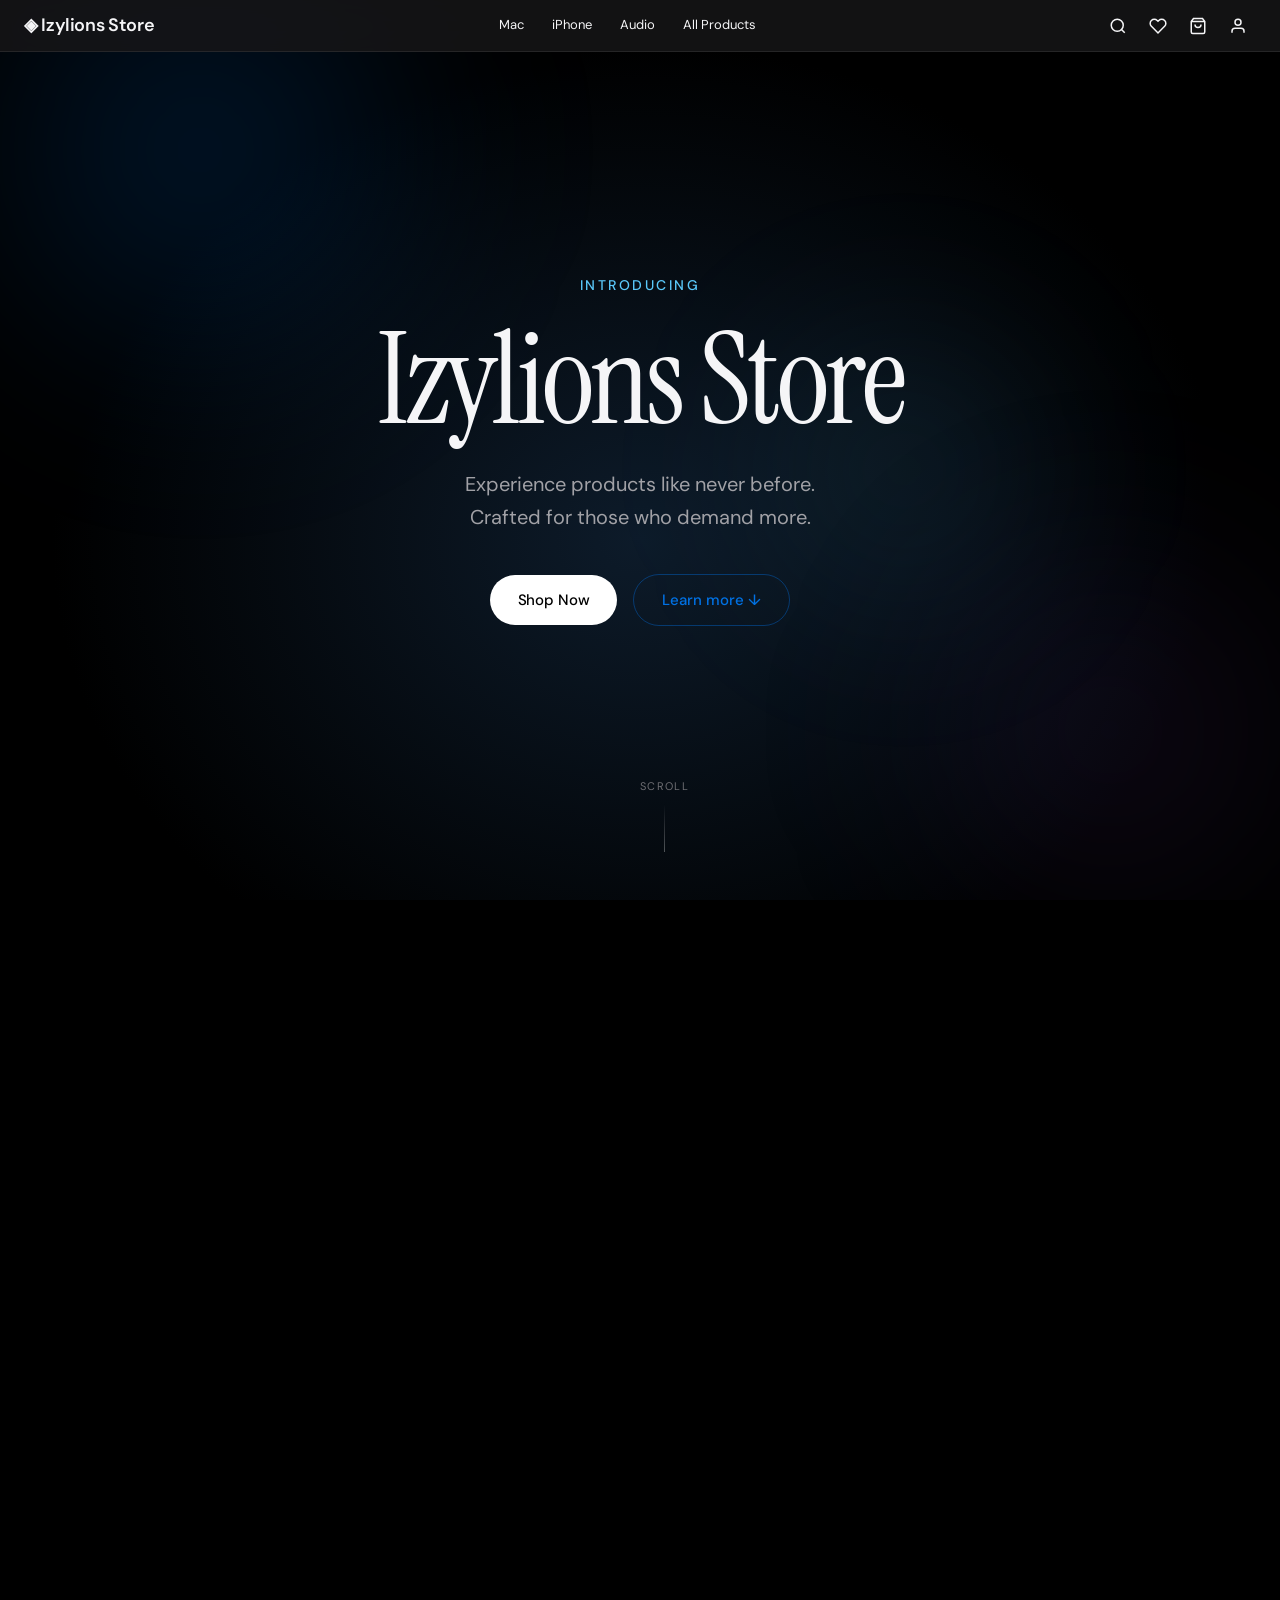
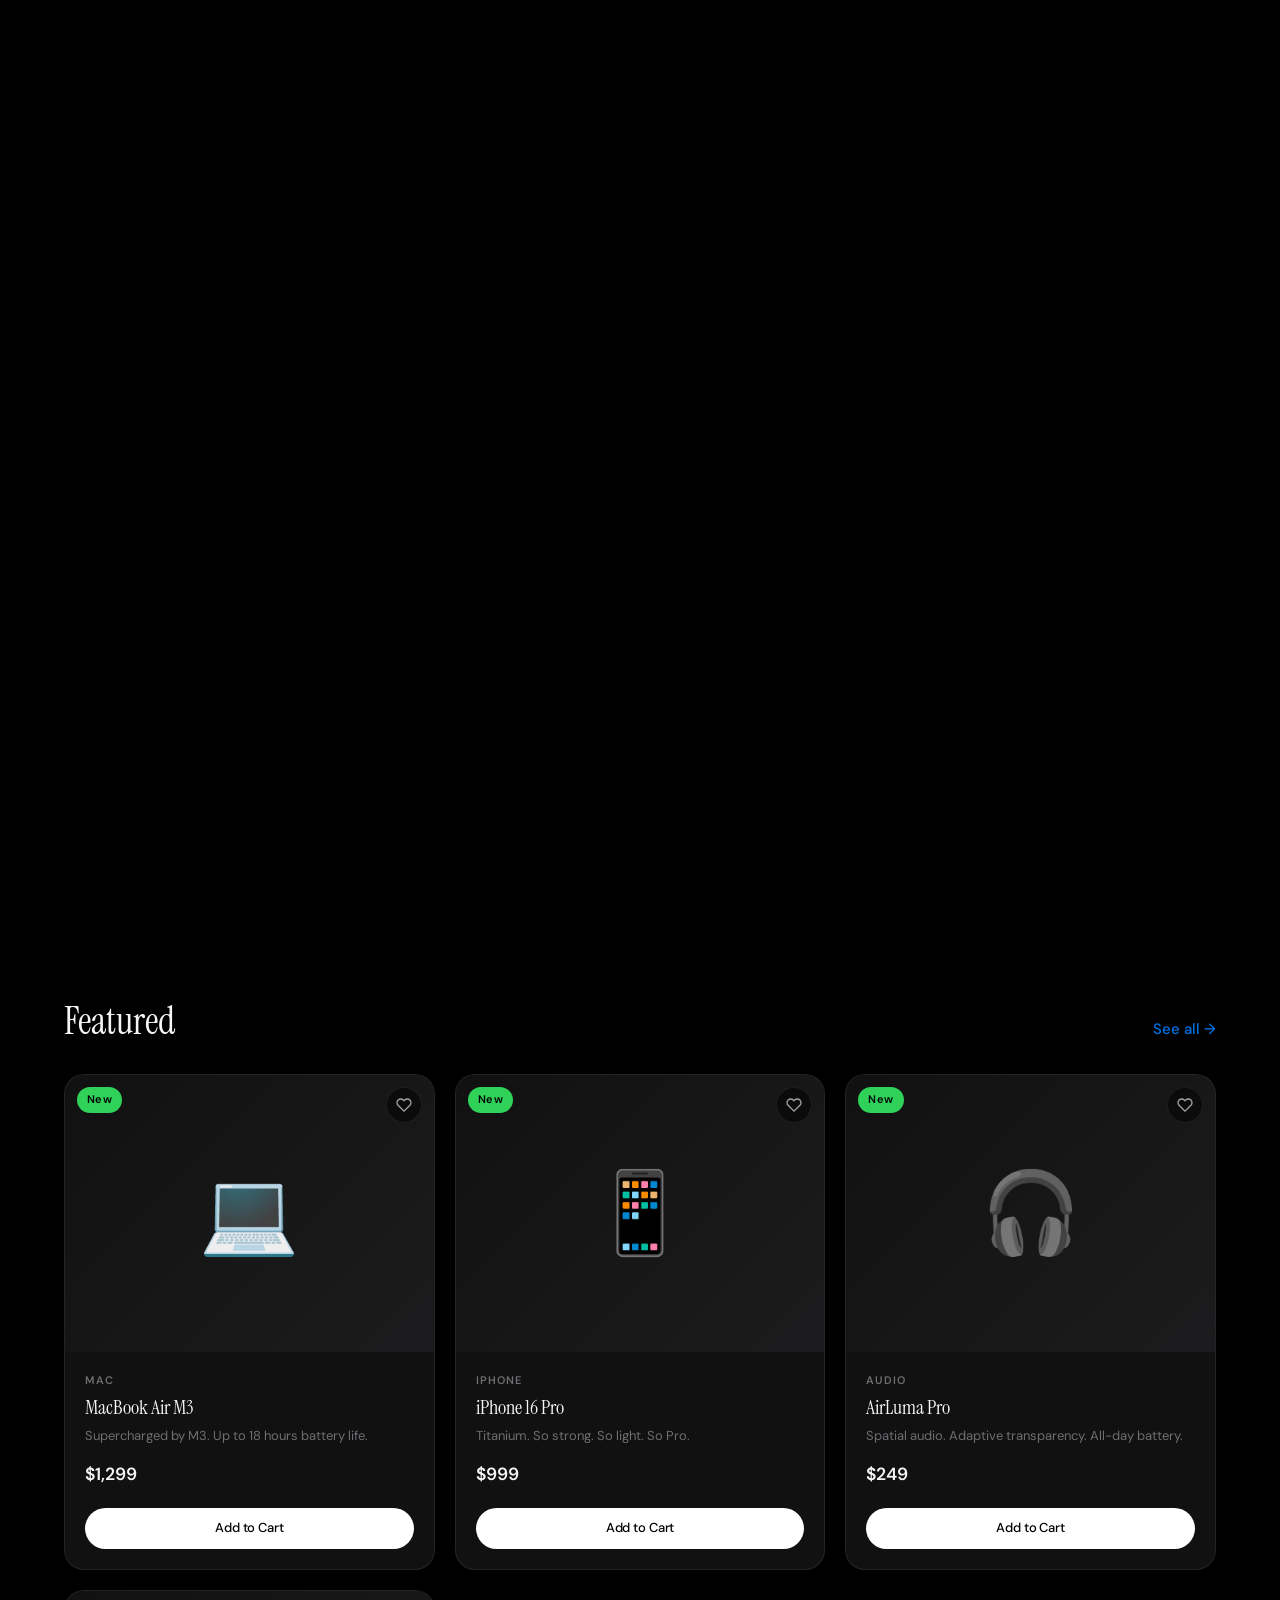
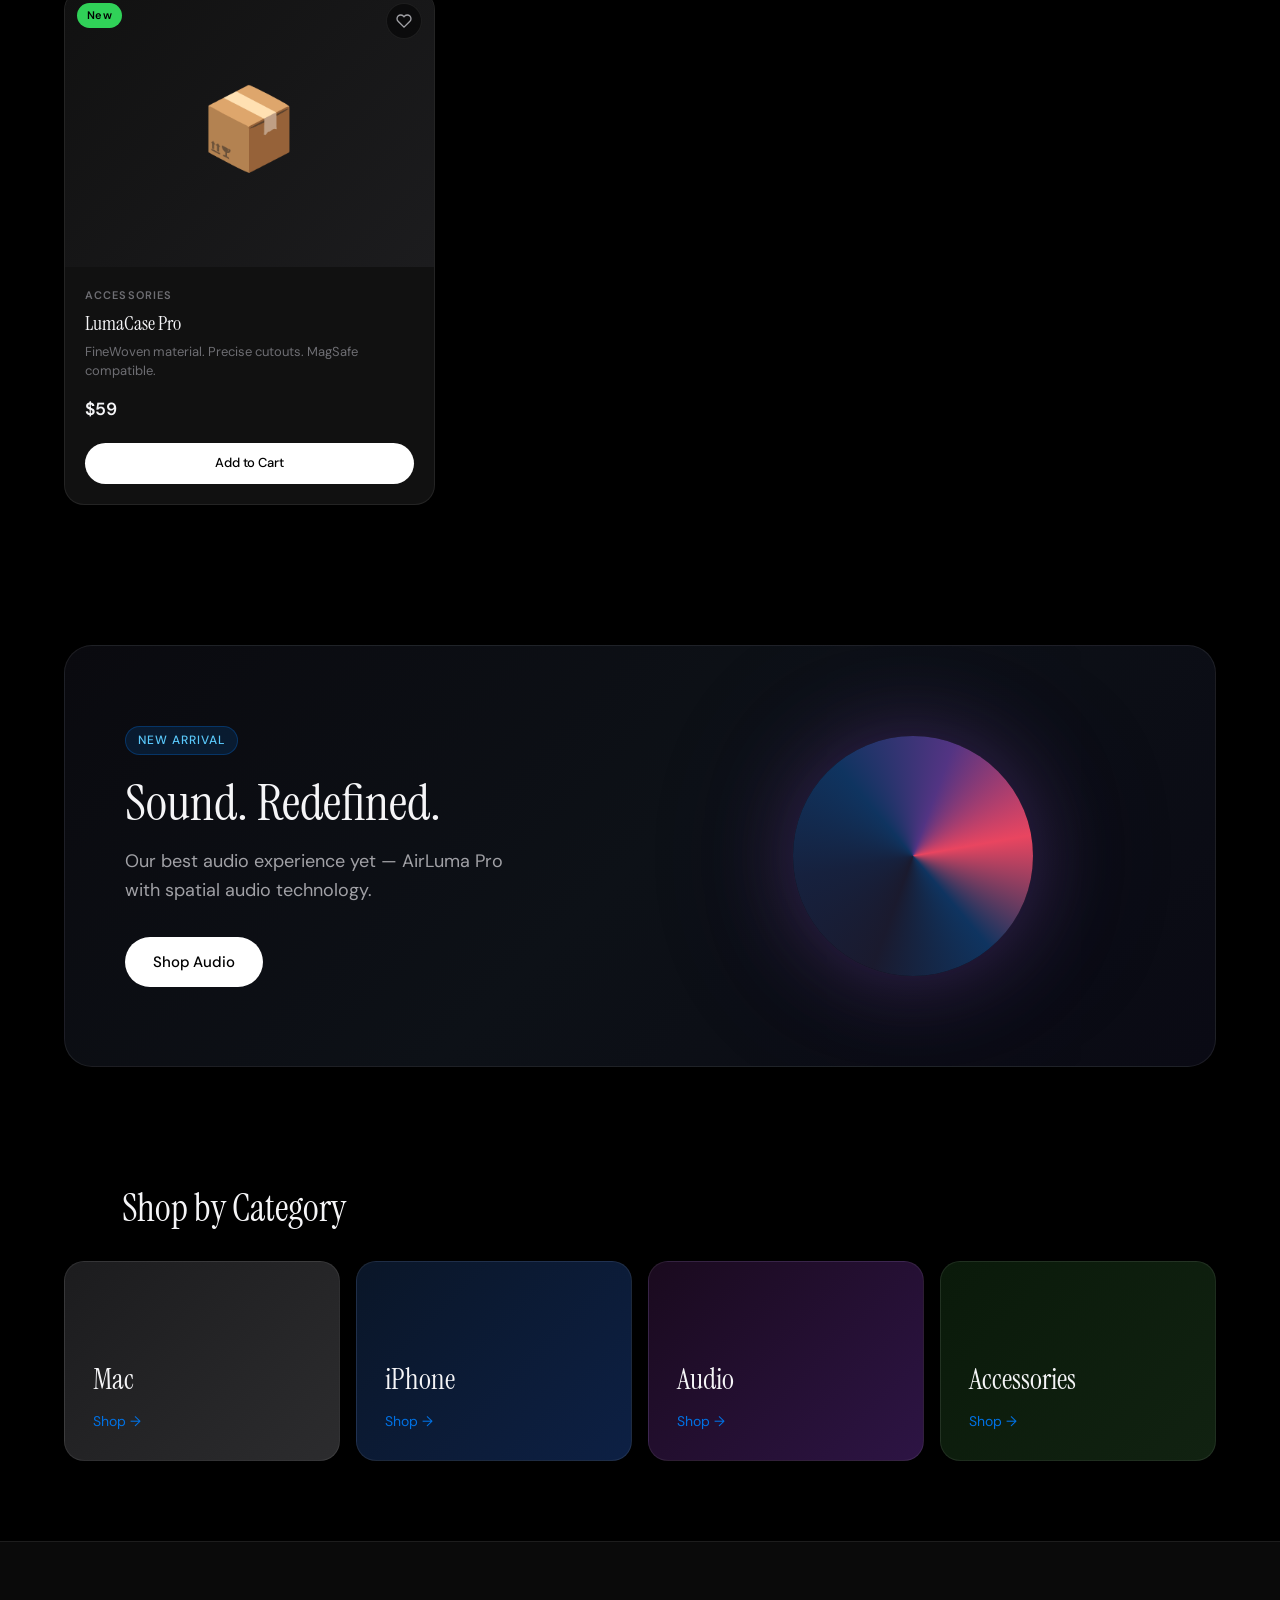
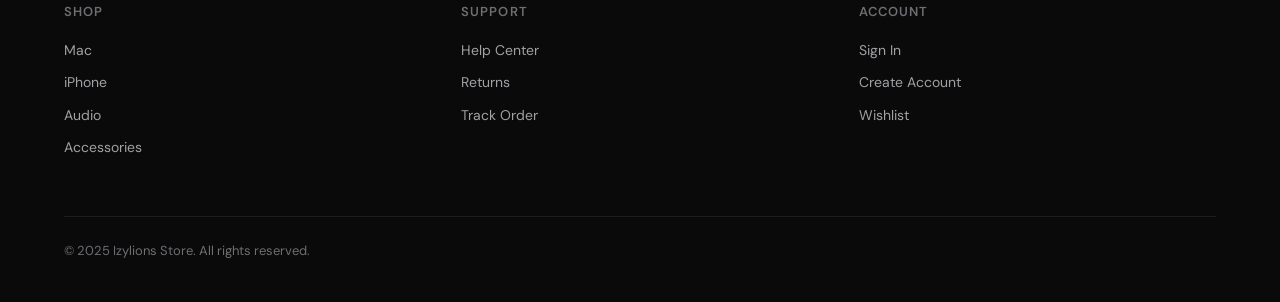
==== index.html @ 028ba14a "Change title" ====
<!DOCTYPE html>
<html lang="en">
<head>
  <meta charset="UTF-8" />
  <meta name="viewport" content="width=device-width, initial-scale=1.0"/>
  <title>Izylions Store</title>
  <link rel="stylesheet" href="css/base.css" />
  <link rel="stylesheet" href="css/navbar.css" />
  <link rel="stylesheet" href="css/hero.css" />
  <link rel="stylesheet" href="css/products.css" />
  <link rel="stylesheet" href="css/cart.css" />
  <link rel="stylesheet" href="css/auth.css" />
  <link rel="preconnect" href="https://fonts.googleapis.com">
  <link href="https://fonts.googleapis.com/css2?family=SF+Pro+Display:wght@300;400;600;700&family=Mona+Sans:wght@300;400;500;600&display=swap" rel="stylesheet">
  <link href="https://fonts.googleapis.com/css2?family=Instrument+Serif:ital@0;1&family=DM+Sans:wght@300;400;500&display=swap" rel="stylesheet">
</head>
<body>

  <!-- ===== NAVBAR (feature/navbar) ===== -->
  <nav class="navbar" id="navbar">
    <div class="nav-logo">
      <a href="index.html">◈ Izylions Store</a>
    </div>
    <ul class="nav-links">
      <li class="has-dropdown">
        <a href="#">Mac</a>
        <div class="dropdown">
          <div class="dropdown-col">
            <h4>Explore Mac</h4>
            <a href="pages/products.html?cat=macbook-air">MacBook Air</a>
            <a href="pages/products.html?cat=macbook-pro">MacBook Pro</a>
            <a href="pages/products.html?cat=imac">iMac</a>
            <a href="pages/products.html?cat=mac-mini">Mac Mini</a>
          </div>
          <div class="dropdown-col">
            <h4>Shop Mac</h4>
            <a href="pages/products.html?cat=mac">Shop Mac</a>
            <a href="pages/products.html?cat=mac-accessories">Accessories</a>
          </div>
        </div>
      </li>
      <li class="has-dropdown">
        <a href="#">iPhone</a>
        <div class="dropdown">
          <div class="dropdown-col">
            <h4>Explore iPhone</h4>
            <a href="pages/products.html?cat=iphone-16">iPhone 16</a>
            <a href="pages/products.html?cat=iphone-16-pro">iPhone 16 Pro</a>
            <a href="pages/products.html?cat=iphone-15">iPhone 15</a>
          </div>
          <div class="dropdown-col">
            <h4>Shop iPhone</h4>
            <a href="pages/products.html?cat=iphone">Shop iPhone</a>
            <a href="pages/products.html?cat=iphone-cases">Cases</a>
          </div>
        </div>
      </li>
      <li class="has-dropdown">
        <a href="#">Audio</a>
        <div class="dropdown">
          <div class="dropdown-col">
            <h4>Explore Audio</h4>
            <a href="pages/products.html?cat=airpods">AirPods</a>
            <a href="pages/products.html?cat=headphones">Headphones</a>
            <a href="pages/products.html?cat=speakers">Speakers</a>
          </div>
        </div>
      </li>
      <li><a href="pages/products.html">All Products</a></li>
    </ul>
    <div class="nav-actions">
      <button class="nav-icon-btn" id="searchBtn" title="Search">
        <svg width="18" height="18" viewBox="0 0 24 24" fill="none" stroke="currentColor" stroke-width="2"><circle cx="11" cy="11" r="8"/><path d="m21 21-4.35-4.35"/></svg>
      </button>
      <button class="nav-icon-btn" id="wishlistNavBtn" title="Wishlist">
        <svg width="18" height="18" viewBox="0 0 24 24" fill="none" stroke="currentColor" stroke-width="2"><path d="M20.84 4.61a5.5 5.5 0 0 0-7.78 0L12 5.67l-1.06-1.06a5.5 5.5 0 0 0-7.78 7.78l1.06 1.06L12 21.23l7.78-7.78 1.06-1.06a5.5 5.5 0 0 0 0-7.78z"/></svg>
      </button>
      <button class="nav-icon-btn cart-btn" id="cartBtn" title="Cart">
        <svg width="18" height="18" viewBox="0 0 24 24" fill="none" stroke="currentColor" stroke-width="2"><path d="M6 2 3 6v14a2 2 0 0 0 2 2h14a2 2 0 0 0 2-2V6l-3-4z"/><line x1="3" y1="6" x2="21" y2="6"/><path d="M16 10a4 4 0 0 1-8 0"/></svg>
        <span class="cart-badge" id="cartBadge">0</span>
      </button>
      <button class="nav-icon-btn" id="authNavBtn" title="Account">
        <svg width="18" height="18" viewBox="0 0 24 24" fill="none" stroke="currentColor" stroke-width="2"><path d="M20 21v-2a4 4 0 0 0-4-4H8a4 4 0 0 0-4 4v2"/><circle cx="12" cy="7" r="4"/></svg>
      </button>
    </div>
  </nav>

  <!-- ===== HERO SCROLL ZOOM SECTION (feature/ui-base) ===== -->
  <section class="hero-scroll-section" id="heroSection">
    <div class="hero-sticky">
      <div class="hero-zoom-wrap" id="heroZoom">
        <div class="hero-content">
          <p class="hero-eyebrow">Introducing</p>
          <h1 class="hero-title">Izylions Store</h1>
          <p class="hero-subtitle">Experience products like never before.<br>Crafted for those who demand more.</p>
          <div class="hero-cta-group">
            <a href="pages/products.html" class="btn-primary">Shop Now</a>
            <a href="#featured" class="btn-ghost">Learn more ↓</a>
          </div>
        </div>
        <div class="hero-bg-orbs">
          <div class="orb orb-1"></div>
          <div class="orb orb-2"></div>
          <div class="orb orb-3"></div>
        </div>
      </div>
    </div>
  </section>

  <!-- ===== FEATURED PRODUCTS (feature/ui-base + feature/cart + feature/wishlist) ===== -->
  <section class="featured-section" id="featured">
    <div class="section-header">
      <h2>Featured</h2>
      <a href="pages/products.html" class="see-all">See all →</a>
    </div>
    <div class="product-grid" id="featuredGrid">
      <!-- Populated by js/products.js -->
    </div>
  </section>

  <!-- ===== PROMO BANNER ===== -->
  <section class="promo-banner">
    <div class="promo-inner">
      <div class="promo-text">
        <span class="promo-label">New Arrival</span>
        <h2>Sound. Redefined.</h2>
        <p>Our best audio experience yet — AirLuma Pro with spatial audio technology.</p>
        <a href="pages/products.html?cat=audio" class="btn-primary">Shop Audio</a>
      </div>
      <div class="promo-visual">
        <div class="promo-device"></div>
      </div>
    </div>
  </section>

  <!-- ===== CATEGORY CARDS ===== -->
  <section class="categories-section">
    <div class="section-header">
      <h2>Shop by Category</h2>
    </div>
    <div class="category-grid">
      <a href="pages/products.html?cat=mac" class="cat-card cat-mac">
        <span class="cat-label">Mac</span>
        <span class="cat-cta">Shop →</span>
      </a>
      <a href="pages/products.html?cat=iphone" class="cat-card cat-iphone">
        <span class="cat-label">iPhone</span>
        <span class="cat-cta">Shop →</span>
      </a>
      <a href="pages/products.html?cat=audio" class="cat-card cat-audio">
        <span class="cat-label">Audio</span>
        <span class="cat-cta">Shop →</span>
      </a>
      <a href="pages/products.html?cat=accessories" class="cat-card cat-acc">
        <span class="cat-label">Accessories</span>
        <span class="cat-cta">Shop →</span>
      </a>
    </div>
  </section>

  <!-- ===== FOOTER ===== -->
  <footer class="site-footer">
    <div class="footer-inner">
      <div class="footer-cols">
        <div class="footer-col">
          <h5>Shop</h5>
          <a href="#">Mac</a><a href="#">iPhone</a><a href="#">Audio</a><a href="#">Accessories</a>
        </div>
        <div class="footer-col">
          <h5>Support</h5>
          <a href="#">Help Center</a><a href="#">Returns</a><a href="#">Track Order</a>
        </div>
        <div class="footer-col">
          <h5>Account</h5>
          <a href="#" id="footerLoginLink">Sign In</a>
          <a href="#" id="footerRegisterLink">Create Account</a>
          <a href="#" id="footerWishlistLink">Wishlist</a>
        </div>
      </div>
      <div class="footer-bottom">
        <p>© 2025 Izylions Store. All rights reserved.</p>
      </div>
    </div>
  </footer>

  <!-- ===== CART SIDEBAR (feature/cart) ===== -->
  <div class="cart-overlay" id="cartOverlay"></div>
  <aside class="cart-sidebar" id="cartSidebar">
    <div class="cart-header">
      <h3>Your Cart</h3>
      <button id="closeCart">✕</button>
    </div>
    <div class="cart-items" id="cartItems"></div>
    <div class="cart-footer">
      <div class="cart-total">
        <span>Total</span>
        <span id="cartTotal">$0.00</span>
      </div>
      <button class="btn-primary full-width" id="checkoutBtn">Checkout</button>
    </div>
  </aside>

  <!-- ===== AUTH MODAL (feature/auth) ===== -->
  <div class="modal-overlay" id="authOverlay"></div>
  <div class="auth-modal" id="authModal">
    <button class="modal-close" id="closeAuth">✕</button>
    <div class="auth-tabs">
      <button class="auth-tab active" id="tabLogin">Sign In</button>
      <button class="auth-tab" id="tabRegister">Create Account</button>
    </div>

    <!-- Login Form -->
    <form class="auth-form" id="loginForm">
      <h2>Welcome back</h2>
      <p class="auth-subtitle">Sign in to access your wishlist and orders</p>
      <div class="form-group">
        <label>Email</label>
        <input type="email" id="loginEmail" placeholder="you@email.com" required />
      </div>
      <div class="form-group">
        <label>Password</label>
        <input type="password" id="loginPassword" placeholder="••••••••" required />
      </div>
      <p class="auth-error" id="loginError"></p>
      <button type="submit" class="btn-primary full-width">Sign In</button>
      <p class="auth-switch">No account? <a href="#" id="switchToRegister">Create one</a></p>
    </form>

    <!-- Register Form -->
    <form class="auth-form hidden" id="registerForm">
      <h2>Create account</h2>
      <p class="auth-subtitle">Join Izylions Store to save wishlists and more</p>
      <div class="form-group">
        <label>Full Name</label>
        <input type="text" id="regName" placeholder="Jane Doe" required />
      </div>
      <div class="form-group">
        <label>Email</label>
        <input type="email" id="regEmail" placeholder="you@email.com" required />
      </div>
      <div class="form-group">
        <label>Password</label>
        <input type="password" id="regPassword" placeholder="Min. 6 characters" required />
      </div>
      <p class="auth-error" id="registerError"></p>
      <button type="submit" class="btn-primary full-width">Create Account</button>
      <p class="auth-switch">Already have one? <a href="#" id="switchToLogin">Sign in</a></p>
    </form>
  </div>

  <!-- ===== WISHLIST MODAL (feature/wishlist) ===== -->
  <div class="modal-overlay" id="wishlistOverlay"></div>
  <div class="wishlist-modal" id="wishlistModal">
    <button class="modal-close" id="closeWishlist">✕</button>
    <h3>Your Wishlist</h3>
    <div class="wishlist-items" id="wishlistItems"></div>
  </div>

  <!-- ===== TOAST NOTIFICATION ===== -->
  <div class="toast" id="toast"></div>

  <!-- Scripts (order matters) -->
  <script src="js/data.js"></script>
  <script src="js/auth.js"></script>
  <script src="js/cart.js"></script>
  <script src="js/wishlist.js"></script>
  <script src="js/navbar.js"></script>
  <script src="js/scroll-zoom.js"></script>
  <script src="js/products.js"></script>
  <script src="js/app.js"></script>
</body>
</html>
---- css/base.css ----
/* ================================================
   css/base.css  — feature/ui-base
   Global design system: tokens, reset, typography, 
   utilities, buttons, toast, footer
   ================================================ */

/* ---------- Design Tokens ---------- */
:root {
  --bg:         #000000;
  --bg-2:       #0a0a0a;
  --bg-3:       #111111;
  --bg-4:       #1c1c1e;
  --surface:    #1c1c1e;
  --border:     rgba(255,255,255,0.08);
  --border-md:  rgba(255,255,255,0.14);
  --text-1:     #f5f5f7;
  --text-2:     #a1a1a6;
  --text-3:     #6e6e73;
  --accent:     #ffffff;
  --accent-2:   #0071e3;
  --accent-glow: rgba(0,113,227,0.35);
  --radius-sm:  8px;
  --radius-md:  14px;
  --radius-lg:  20px;
  --radius-xl:  28px;
  --shadow-sm:  0 2px 12px rgba(0,0,0,0.4);
  --shadow-md:  0 8px 32px rgba(0,0,0,0.6);
  --shadow-lg:  0 20px 60px rgba(0,0,0,0.8);
  --font-display: 'Instrument Serif', Georgia, serif;
  --font-body:    'DM Sans', sans-serif;
  --ease-smooth: cubic-bezier(0.4, 0, 0.2, 1);
  --ease-spring: cubic-bezier(0.34, 1.56, 0.64, 1);
}

/* ---------- Reset ---------- */
*, *::before, *::after { box-sizing: border-box; margin: 0; padding: 0; }
html { scroll-behavior: smooth; }
body {
  background: var(--bg);
  color: var(--text-1);
  font-family: var(--font-body);
  font-size: 17px;
  line-height: 1.6;
  -webkit-font-smoothing: antialiased;
  overflow-x: hidden;
}
a { color: inherit; text-decoration: none; }
img { display: block; max-width: 100%; }
ul { list-style: none; }
button { cursor: pointer; border: none; background: none; font: inherit; }
input, select, textarea { font: inherit; }

/* ---------- Typography ---------- */
h1, h2, h3, h4 { font-family: var(--font-display); line-height: 1.1; font-weight: 400; }
h1 { font-size: clamp(3rem, 8vw, 7rem); }
h2 { font-size: clamp(2rem, 4vw, 3.5rem); }
h3 { font-size: clamp(1.3rem, 2.5vw, 2rem); }
h4 { font-size: 1rem; font-family: var(--font-body); font-weight: 600; text-transform: uppercase; letter-spacing: 0.08em; color: var(--text-3); }
p  { color: var(--text-2); }

/* ---------- Buttons ---------- */
.btn-primary {
  display: inline-flex;
  align-items: center;
  justify-content: center;
  gap: 8px;
  padding: 13px 28px;
  background: var(--accent);
  color: #000;
  border-radius: 980px;
  font-size: 15px;
  font-weight: 500;
  letter-spacing: -0.01em;
  transition: all 0.25s var(--ease-smooth);
  white-space: nowrap;
}
.btn-primary:hover { background: #d0d0d5; transform: scale(1.02); }
.btn-primary:active { transform: scale(0.98); }
.btn-primary.full-width { width: 100%; }

.btn-ghost {
  display: inline-flex;
  align-items: center;
  padding: 13px 28px;
  background: transparent;
  color: var(--accent-2);
  border: 1.5px solid rgba(0,113,227,0.4);
  border-radius: 980px;
  font-size: 15px;
  font-weight: 500;
  transition: all 0.25s var(--ease-smooth);
}
.btn-ghost:hover { background: rgba(0,113,227,0.1); border-color: var(--accent-2); }

.btn-secondary {
  display: inline-flex;
  align-items: center;
  justify-content: center;
  gap: 6px;
  padding: 10px 20px;
  background: var(--bg-4);
  color: var(--text-1);
  border: 1px solid var(--border-md);
  border-radius: 980px;
  font-size: 14px;
  font-weight: 500;
  transition: all 0.2s var(--ease-smooth);
}
.btn-secondary:hover { background: var(--surface); border-color: rgba(255,255,255,0.25); }

/* ---------- Section Headers ---------- */
.section-header {
  display: flex;
  align-items: baseline;
  justify-content: space-between;
  padding: 0 5%;
  margin-bottom: 32px;
}
.section-header h2 { font-size: clamp(1.8rem, 3vw, 2.8rem); }
.see-all { color: var(--accent-2); font-size: 15px; font-weight: 500; }
.see-all:hover { text-decoration: underline; }

/* ---------- Promo Banner ---------- */
.promo-banner {
  margin: 80px 5%;
  border-radius: var(--radius-xl);
  background: linear-gradient(135deg, #0a0a0f 0%, #0d1117 50%, #0a0a14 100%);
  border: 1px solid var(--border);
  overflow: hidden;
}
.promo-inner {
  display: grid;
  grid-template-columns: 1fr 1fr;
  align-items: center;
  min-height: 420px;
  padding: 60px;
  gap: 60px;
}
.promo-label {
  display: inline-block;
  padding: 4px 12px;
  background: rgba(0,113,227,0.15);
  border: 1px solid rgba(0,113,227,0.3);
  border-radius: 980px;
  font-size: 12px;
  font-weight: 500;
  color: #5ac8fa;
  letter-spacing: 0.08em;
  text-transform: uppercase;
  margin-bottom: 20px;
}
.promo-text h2 { margin-bottom: 16px; }
.promo-text p  { max-width: 380px; margin-bottom: 32px; font-size: 18px; }
.promo-visual {
  display: flex;
  align-items: center;
  justify-content: center;
}
.promo-device {
  width: 240px;
  height: 240px;
  border-radius: 50%;
  background: conic-gradient(from 200deg at 50% 50%,
    #1a1a2e, #16213e, #0f3460, #533483, #e94560, #0f3460, #1a1a2e);
  box-shadow: 0 0 80px rgba(83,52,131,0.5), 0 0 160px rgba(83,52,131,0.2);
  animation: rotateSlow 10s linear infinite;
}
@keyframes rotateSlow { to { transform: rotate(360deg); } }

/* ---------- Categories ---------- */
.categories-section { padding: 40px 5% 80px; }
.category-grid {
  display: grid;
  grid-template-columns: repeat(4, 1fr);
  gap: 16px;
}
.cat-card {
  display: flex;
  flex-direction: column;
  justify-content: flex-end;
  padding: 28px;
  border-radius: var(--radius-lg);
  border: 1px solid var(--border);
  min-height: 200px;
  transition: transform 0.3s var(--ease-smooth), border-color 0.3s;
  position: relative;
  overflow: hidden;
}
.cat-card::before {
  content: '';
  position: absolute;
  inset: 0;
  opacity: 0;
  transition: opacity 0.3s;
}
.cat-card:hover { transform: translateY(-4px); border-color: var(--border-md); }
.cat-card:hover::before { opacity: 1; }
.cat-mac    { background: linear-gradient(135deg, #1c1c1e, #2c2c2e); }
.cat-iphone { background: linear-gradient(135deg, #0a1628, #0d2044); }
.cat-audio  { background: linear-gradient(135deg, #1a0a1e, #2d1444); }
.cat-acc    { background: linear-gradient(135deg, #0a1a0a, #112211); }
.cat-label  { font-family: var(--font-display); font-size: 1.8rem; color: var(--text-1); }
.cat-cta    { font-size: 14px; color: var(--accent-2); margin-top: 8px; }

/* ---------- Footer ---------- */
.site-footer {
  border-top: 1px solid var(--border);
  padding: 60px 5% 40px;
  background: var(--bg-2);
}
.footer-cols {
  display: grid;
  grid-template-columns: repeat(3, 1fr);
  gap: 40px;
  margin-bottom: 48px;
}
.footer-col h5 {
  font-family: var(--font-body);
  font-size: 13px;
  font-weight: 600;
  text-transform: uppercase;
  letter-spacing: 0.08em;
  color: var(--text-3);
  margin-bottom: 16px;
}
.footer-col a {
  display: block;
  color: var(--text-2);
  font-size: 14px;
  margin-bottom: 10px;
  transition: color 0.2s;
}
.footer-col a:hover { color: var(--text-1); }
.footer-bottom { border-top: 1px solid var(--border); padding-top: 24px; }
.footer-bottom p { font-size: 13px; color: var(--text-3); }

/* ---------- Toast ---------- */
.toast {
  position: fixed;
  bottom: 32px;
  left: 50%;
  transform: translateX(-50%) translateY(20px);
  background: var(--surface);
  border: 1px solid var(--border-md);
  color: var(--text-1);
  padding: 14px 28px;
  border-radius: 980px;
  font-size: 14px;
  font-weight: 500;
  opacity: 0;
  pointer-events: none;
  transition: all 0.35s var(--ease-spring);
  z-index: 9999;
  box-shadow: var(--shadow-md);
  white-space: nowrap;
}
.toast.show {
  opacity: 1;
  transform: translateX(-50%) translateY(0);
}

/* ---------- Modal Overlay ---------- */
.modal-overlay {
  position: fixed;
  inset: 0;
  background: rgba(0,0,0,0.7);
  backdrop-filter: blur(8px);
  z-index: 100;
  opacity: 0;
  pointer-events: none;
  transition: opacity 0.3s;
}
.modal-overlay.active { opacity: 1; pointer-events: all; }

/* ---------- Utilities ---------- */
.hidden { display: none !important; }
.sr-only { position: absolute; width: 1px; height: 1px; overflow: hidden; clip: rect(0,0,0,0); }

/* ---------- Responsive ---------- */
@media (max-width: 900px) {
  .category-grid { grid-template-columns: repeat(2, 1fr); }
  .promo-inner   { grid-template-columns: 1fr; padding: 40px; }
  .promo-visual  { display: none; }
  .footer-cols   { grid-template-columns: repeat(2, 1fr); }
}
@media (max-width: 600px) {
  .category-grid { grid-template-columns: 1fr; }
  .footer-cols   { grid-template-columns: 1fr; }
}
---- css/navbar.css ----
/* ================================================
   css/navbar.css  — feature/navbar
   Apple-style navbar: transparent → frosted glass
   on scroll, with mega-dropdown menus
   ================================================ */

.navbar {
  position: fixed;
  top: 0; left: 0; right: 0;
  z-index: 200;
  display: flex;
  align-items: center;
  justify-content: space-between;
  padding: 0 24px;
  height: 52px;
  background: rgba(0, 0, 0, 0.72);
  backdrop-filter: saturate(180%) blur(20px);
  -webkit-backdrop-filter: saturate(180%) blur(20px);
  border-bottom: 1px solid transparent;
  transition: background 0.4s ease, border-color 0.4s ease;
}
.navbar.scrolled {
  background: rgba(22, 22, 23, 0.85);
  border-bottom-color: var(--border);
}

/* Logo */
.nav-logo a {
  font-family: var(--font-body);
  font-size: 18px;
  font-weight: 600;
  letter-spacing: -0.02em;
  color: var(--text-1);
  transition: opacity 0.2s;
}
.nav-logo a:hover { opacity: 0.7; }

/* Nav Links */
.nav-links {
  display: flex;
  align-items: center;
  gap: 4px;
}
.nav-links > li {
  position: relative;
}
.nav-links > li > a {
  display: block;
  padding: 8px 12px;
  font-size: 13px;
  font-weight: 400;
  color: var(--text-1);
  border-radius: var(--radius-sm);
  transition: background 0.2s, color 0.2s;
  white-space: nowrap;
}
.nav-links > li > a:hover { background: rgba(255,255,255,0.08); }

/* Dropdown */
.dropdown {
  position: absolute;
  top: calc(100% + 8px);
  left: 50%;
  transform: translateX(-50%) translateY(-8px);
  background: rgba(28, 28, 30, 0.96);
  backdrop-filter: saturate(180%) blur(28px);
  -webkit-backdrop-filter: saturate(180%) blur(28px);
  border: 1px solid var(--border-md);
  border-radius: var(--radius-lg);
  padding: 24px;
  display: flex;
  gap: 48px;
  min-width: 320px;
  opacity: 0;
  pointer-events: none;
  box-shadow: var(--shadow-lg);
  transition: opacity 0.25s var(--ease-smooth), transform 0.25s var(--ease-smooth);
}
.has-dropdown:hover .dropdown {
  opacity: 1;
  pointer-events: all;
  transform: translateX(-50%) translateY(0);
}
.dropdown-col h4 {
  font-size: 11px;
  font-weight: 600;
  text-transform: uppercase;
  letter-spacing: 0.08em;
  color: var(--text-3);
  margin-bottom: 12px;
  font-family: var(--font-body);
}
.dropdown-col a {
  display: block;
  font-size: 14px;
  color: var(--text-2);
  padding: 6px 0;
  transition: color 0.2s;
}
.dropdown-col a:hover { color: var(--text-1); }

/* Nav Actions */
.nav-actions {
  display: flex;
  align-items: center;
  gap: 4px;
}
.nav-icon-btn {
  display: flex;
  align-items: center;
  justify-content: center;
  width: 36px;
  height: 36px;
  border-radius: 50%;
  color: var(--text-1);
  transition: background 0.2s, color 0.2s;
  position: relative;
}
.nav-icon-btn:hover { background: rgba(255,255,255,0.1); }
.nav-icon-btn svg { pointer-events: none; }

/* Cart badge */
.cart-badge {
  position: absolute;
  top: 2px; right: 2px;
  min-width: 16px;
  height: 16px;
  background: var(--accent-2);
  color: #fff;
  font-size: 10px;
  font-weight: 700;
  border-radius: 980px;
  display: flex;
  align-items: center;
  justify-content: center;
  padding: 0 3px;
  pointer-events: none;
  opacity: 0;
  transform: scale(0.5);
  transition: opacity 0.2s, transform 0.2s var(--ease-spring);
}
.cart-badge.has-items {
  opacity: 1;
  transform: scale(1);
}

/* Mobile hamburger (hidden by default) */
.nav-hamburger {
  display: none;
  flex-direction: column;
  gap: 5px;
  padding: 8px;
  cursor: pointer;
}
.nav-hamburger span {
  display: block;
  width: 22px;
  height: 1.5px;
  background: var(--text-1);
  transition: transform 0.3s, opacity 0.3s;
}

/* Mobile nav drawer */
.mobile-nav {
  position: fixed;
  inset: 52px 0 0;
  background: rgba(0,0,0,0.97);
  backdrop-filter: blur(20px);
  z-index: 190;
  padding: 32px 24px;
  transform: translateX(100%);
  transition: transform 0.4s var(--ease-smooth);
  overflow-y: auto;
}
.mobile-nav.open { transform: translateX(0); }
.mobile-nav a {
  display: block;
  font-size: 22px;
  font-family: var(--font-display);
  color: var(--text-1);
  padding: 16px 0;
  border-bottom: 1px solid var(--border);
}

@media (max-width: 768px) {
  .nav-links     { display: none; }
  .nav-hamburger { display: flex; }
}
---- css/hero.css ----
/* ================================================
   css/hero.css  — feature/ui-base
   Scroll-zoom hero section with sticky pinning,
   ambient orbs, and animated text reveal
   ================================================ */

/* ---------- Scroll-pinned Hero ---------- */
.hero-scroll-section {
  position: relative;
  height: 280vh;          /* tall = more scroll room */
}
.hero-sticky {
  position: sticky;
  top: 0;
  height: 100vh;
  overflow: hidden;
  display: flex;
  align-items: center;
  justify-content: center;
}

/* ---------- Zoom Wrapper (scaled by JS) ---------- */
.hero-zoom-wrap {
  position: relative;
  width: 100%;
  height: 100%;
  transform-origin: center center;
  will-change: transform;
  display: flex;
  align-items: center;
  justify-content: center;
  background: radial-gradient(ellipse at 50% 60%, #0d1b2a 0%, #000 65%);
}

/* ---------- Content ---------- */
.hero-content {
  position: relative;
  z-index: 2;
  text-align: center;
  padding: 20px;
  animation: heroFadeUp 1.2s var(--ease-smooth) both;
}
@keyframes heroFadeUp {
  from { opacity: 0; transform: translateY(32px); }
  to   { opacity: 1; transform: translateY(0); }
}

.hero-eyebrow {
  font-size: 14px;
  font-weight: 500;
  letter-spacing: 0.18em;
  text-transform: uppercase;
  color: #5ac8fa;
  margin-bottom: 20px;
  animation: heroFadeUp 1.2s 0.1s var(--ease-smooth) both;
}
.hero-title {
  font-family: var(--font-display);
  font-size: clamp(4rem, 10vw, 9rem);
  font-weight: 400;
  line-height: 1;
  letter-spacing: -0.03em;
  color: var(--text-1);
  margin-bottom: 24px;
  animation: heroFadeUp 1.2s 0.2s var(--ease-smooth) both;
}
.hero-subtitle {
  font-size: clamp(1rem, 2vw, 1.25rem);
  color: var(--text-2);
  max-width: 520px;
  margin: 0 auto 40px;
  line-height: 1.65;
  animation: heroFadeUp 1.2s 0.35s var(--ease-smooth) both;
}
.hero-cta-group {
  display: flex;
  align-items: center;
  justify-content: center;
  gap: 16px;
  flex-wrap: wrap;
  animation: heroFadeUp 1.2s 0.5s var(--ease-smooth) both;
}

/* ---------- Ambient Orbs ---------- */
.hero-bg-orbs {
  position: absolute;
  inset: 0;
  z-index: 1;
  pointer-events: none;
  overflow: hidden;
}
.orb {
  position: absolute;
  border-radius: 50%;
  filter: blur(80px);
  will-change: transform;
}
.orb-1 {
  width: 600px; height: 600px;
  background: radial-gradient(circle, rgba(0,113,227,0.2) 0%, transparent 70%);
  top: -150px; left: -100px;
  animation: orbDrift1 18s ease-in-out infinite alternate;
}
.orb-2 {
  width: 500px; height: 500px;
  background: radial-gradient(circle, rgba(83,52,131,0.18) 0%, transparent 70%);
  bottom: -80px; right: -80px;
  animation: orbDrift2 22s ease-in-out infinite alternate;
}
.orb-3 {
  width: 400px; height: 400px;
  background: radial-gradient(circle, rgba(90,200,250,0.1) 0%, transparent 70%);
  top: 30%; left: 55%;
  animation: orbDrift3 16s ease-in-out infinite alternate;
}
@keyframes orbDrift1 { to { transform: translate(80px, 60px); } }
@keyframes orbDrift2 { to { transform: translate(-60px, -80px); } }
@keyframes orbDrift3 { to { transform: translate(-40px, 50px); } }

/* ---------- Scroll progress indicator ---------- */
.scroll-indicator {
  position: absolute;
  bottom: 48px;
  left: 50%;
  transform: translateX(-50%);
  z-index: 3;
  display: flex;
  flex-direction: column;
  align-items: center;
  gap: 8px;
  opacity: 1;
  transition: opacity 0.4s;
  animation: heroFadeUp 1.2s 0.8s var(--ease-smooth) both;
}
.scroll-indicator.hidden { opacity: 0; }
.scroll-line {
  width: 1px;
  height: 48px;
  background: linear-gradient(to bottom, transparent, rgba(255,255,255,0.3));
  animation: scrollPulse 2s ease-in-out infinite;
}
.scroll-indicator span {
  font-size: 11px;
  letter-spacing: 0.12em;
  text-transform: uppercase;
  color: var(--text-3);
}
@keyframes scrollPulse {
  0%, 100% { opacity: 0.4; transform: scaleY(0.6) translateY(-8px); }
  50%       { opacity: 1;   transform: scaleY(1)   translateY(0); }
}

/* ---------- Featured section ---------- */
.featured-section {
  padding: 80px 0 60px;
}
---- css/products.css ----
/* ================================================
   css/products.css  — feature/ui-base + feature/cart + feature/wishlist
   Product grid, cards, hover states, product page
   ================================================ */

/* ---------- Product Grid ---------- */
.product-grid {
  display: grid;
  grid-template-columns: repeat(auto-fill, minmax(280px, 1fr));
  gap: 20px;
  padding: 0 5%;
}

/* ---------- Product Card ---------- */
.product-card {
  background: var(--bg-3);
  border: 1px solid var(--border);
  border-radius: var(--radius-lg);
  overflow: hidden;
  transition: transform 0.35s var(--ease-smooth),
              border-color 0.35s,
              box-shadow 0.35s;
  cursor: pointer;
  position: relative;
  display: flex;
  flex-direction: column;
}
.product-card:hover {
  transform: translateY(-6px);
  border-color: var(--border-md);
  box-shadow: 0 16px 48px rgba(0,0,0,0.5);
}

/* Image */
.product-img-wrap {
  aspect-ratio: 4/3;
  background: var(--bg-4);
  display: flex;
  align-items: center;
  justify-content: center;
  overflow: hidden;
  position: relative;
}
.product-img-wrap img {
  width: 100%;
  height: 100%;
  object-fit: cover;
  transition: transform 0.5s var(--ease-smooth);
}
.product-card:hover .product-img-wrap img { transform: scale(1.05); }

/* Placeholder for products without image */
.product-img-placeholder {
  width: 100%;
  height: 100%;
  display: flex;
  align-items: center;
  justify-content: center;
  font-size: 5rem;
  background: linear-gradient(135deg, var(--bg-3), var(--bg-4));
}

/* Wishlist button on card */
.card-wishlist-btn {
  position: absolute;
  top: 12px; right: 12px;
  width: 36px; height: 36px;
  border-radius: 50%;
  background: rgba(0,0,0,0.5);
  backdrop-filter: blur(8px);
  border: 1px solid var(--border);
  display: flex; align-items: center; justify-content: center;
  color: var(--text-2);
  transition: all 0.2s;
  z-index: 2;
}
.card-wishlist-btn:hover,
.card-wishlist-btn.wishlisted { color: #ff375f; border-color: rgba(255,55,95,0.4); }
.card-wishlist-btn svg { pointer-events: none; }
.card-wishlist-btn.wishlisted svg { fill: #ff375f; }

/* Badge */
.product-badge {
  position: absolute;
  top: 12px; left: 12px;
  padding: 4px 10px;
  background: var(--accent-2);
  color: #fff;
  font-size: 11px;
  font-weight: 600;
  border-radius: 980px;
  letter-spacing: 0.04em;
  z-index: 2;
}
.product-badge.new  { background: #30d158; color: #000; }
.product-badge.sale { background: #ff375f; }

/* Info */
.product-info {
  padding: 20px;
  flex: 1;
  display: flex;
  flex-direction: column;
  gap: 6px;
}
.product-category {
  font-size: 11px;
  font-weight: 600;
  text-transform: uppercase;
  letter-spacing: 0.1em;
  color: var(--text-3);
}
.product-name {
  font-family: var(--font-display);
  font-size: 1.25rem;
  color: var(--text-1);
  line-height: 1.25;
}
.product-desc {
  font-size: 13px;
  color: var(--text-3);
  line-height: 1.5;
  flex: 1;
}
.product-price-row {
  display: flex;
  align-items: baseline;
  gap: 8px;
  margin-top: 8px;
}
.product-price {
  font-size: 1.1rem;
  font-weight: 600;
  color: var(--text-1);
}
.product-price-original {
  font-size: 0.85rem;
  color: var(--text-3);
  text-decoration: line-through;
}

/* Card actions */
.product-actions {
  display: flex;
  gap: 8px;
  padding: 0 20px 20px;
}
.product-actions .btn-primary { flex: 1; font-size: 13px; padding: 10px 16px; }

/* ---------- Products Page ---------- */
.products-page { padding-top: 100px; min-height: 100vh; }
.products-page-header { padding: 40px 5% 32px; }
.products-page-header h1 { font-size: clamp(2rem, 5vw, 4rem); }
.products-page-header p { color: var(--text-2); margin-top: 8px; }

/* Filter bar */
.filter-bar {
  display: flex;
  align-items: center;
  gap: 8px;
  padding: 0 5% 32px;
  flex-wrap: wrap;
}
.filter-btn {
  padding: 8px 18px;
  border-radius: 980px;
  font-size: 13px;
  font-weight: 500;
  color: var(--text-2);
  border: 1px solid var(--border);
  background: transparent;
  transition: all 0.2s;
}
.filter-btn:hover   { border-color: var(--border-md); color: var(--text-1); }
.filter-btn.active  { background: var(--text-1); color: #000; border-color: var(--text-1); }

/* ---------- Search overlay ---------- */
.search-overlay {
  position: fixed;
  inset: 0;
  background: rgba(0,0,0,0.85);
  backdrop-filter: blur(20px);
  z-index: 300;
  display: flex;
  flex-direction: column;
  align-items: center;
  padding-top: 120px;
  opacity: 0;
  pointer-events: none;
  transition: opacity 0.3s;
}
.search-overlay.active { opacity: 1; pointer-events: all; }
.search-input-wrap {
  position: relative;
  width: 100%;
  max-width: 600px;
  padding: 0 24px;
}
.search-input-wrap input {
  width: 100%;
  background: rgba(255,255,255,0.06);
  border: 1px solid var(--border-md);
  border-radius: var(--radius-md);
  padding: 20px 56px 20px 20px;
  font-size: 24px;
  color: var(--text-1);
  outline: none;
  transition: border-color 0.2s;
}
.search-input-wrap input:focus { border-color: var(--accent-2); }
.search-input-wrap input::placeholder { color: var(--text-3); }
.search-close-btn {
  position: absolute;
  right: 36px;
  top: 50%;
  transform: translateY(-50%);
  color: var(--text-3);
  font-size: 20px;
}
.search-results {
  width: 100%;
  max-width: 600px;
  padding: 16px 24px;
  max-height: 60vh;
  overflow-y: auto;
}

/* ---------- Responsive ---------- */
@media (max-width: 600px) {
  .product-grid { grid-template-columns: 1fr; }
}
---- css/cart.css ----
/* ================================================
   css/cart.css  — feature/cart
   Slide-in cart sidebar
   ================================================ */

.cart-sidebar {
  position: fixed;
  top: 0; right: 0;
  width: 400px;
  max-width: 100vw;
  height: 100vh;
  background: var(--bg-3);
  border-left: 1px solid var(--border);
  z-index: 150;
  display: flex;
  flex-direction: column;
  transform: translateX(100%);
  transition: transform 0.4s var(--ease-smooth);
  backdrop-filter: blur(20px);
}
.cart-sidebar.open { transform: translateX(0); }

.cart-overlay {
  position: fixed;
  inset: 0;
  background: rgba(0,0,0,0.6);
  backdrop-filter: blur(4px);
  z-index: 140;
  opacity: 0;
  pointer-events: none;
  transition: opacity 0.4s;
}
.cart-overlay.active { opacity: 1; pointer-events: all; }

/* Header */
.cart-header {
  display: flex;
  align-items: center;
  justify-content: space-between;
  padding: 28px 24px 20px;
  border-bottom: 1px solid var(--border);
}
.cart-header h3 { font-family: var(--font-display); font-size: 1.5rem; }
.cart-header button {
  width: 32px; height: 32px;
  border-radius: 50%;
  background: var(--bg-4);
  color: var(--text-2);
  font-size: 16px;
  display: flex; align-items: center; justify-content: center;
  transition: background 0.2s, color 0.2s;
}
.cart-header button:hover { background: var(--surface); color: var(--text-1); }

/* Items */
.cart-items {
  flex: 1;
  overflow-y: auto;
  padding: 16px 24px;
  display: flex;
  flex-direction: column;
  gap: 12px;
}
.cart-items::-webkit-scrollbar { width: 4px; }
.cart-items::-webkit-scrollbar-track { background: transparent; }
.cart-items::-webkit-scrollbar-thumb { background: var(--border-md); border-radius: 4px; }

/* Empty cart */
.cart-empty {
  display: flex;
  flex-direction: column;
  align-items: center;
  justify-content: center;
  flex: 1;
  gap: 16px;
  color: var(--text-3);
  text-align: center;
  padding: 40px;
}
.cart-empty svg { opacity: 0.3; }
.cart-empty p { font-size: 15px; }

/* Cart Item */
.cart-item {
  display: grid;
  grid-template-columns: 72px 1fr auto;
  gap: 14px;
  align-items: start;
  padding: 14px;
  background: var(--bg-4);
  border-radius: var(--radius-md);
  border: 1px solid var(--border);
  animation: slideInRight 0.3s var(--ease-spring) both;
}
@keyframes slideInRight {
  from { opacity: 0; transform: translateX(16px); }
  to   { opacity: 1; transform: translateX(0); }
}
.cart-item-img {
  width: 72px; height: 72px;
  border-radius: var(--radius-sm);
  background: var(--bg-3);
  display: flex;
  align-items: center;
  justify-content: center;
  font-size: 2rem;
  flex-shrink: 0;
  overflow: hidden;
}
.cart-item-img img { width: 100%; height: 100%; object-fit: cover; }
.cart-item-info { min-width: 0; }
.cart-item-name {
  font-size: 14px;
  font-weight: 500;
  color: var(--text-1);
  margin-bottom: 4px;
  white-space: nowrap;
  overflow: hidden;
  text-overflow: ellipsis;
}
.cart-item-price {
  font-size: 13px;
  color: var(--text-2);
}

/* Qty controls */
.cart-item-qty {
  display: flex;
  align-items: center;
  gap: 6px;
  margin-top: 8px;
}
.qty-btn {
  width: 24px; height: 24px;
  border-radius: 50%;
  background: var(--bg-3);
  border: 1px solid var(--border-md);
  color: var(--text-1);
  font-size: 14px;
  display: flex; align-items: center; justify-content: center;
  transition: background 0.15s;
}
.qty-btn:hover { background: var(--surface); }
.qty-value { font-size: 13px; min-width: 20px; text-align: center; color: var(--text-1); }

/* Remove btn */
.cart-item-remove {
  color: var(--text-3);
  font-size: 13px;
  padding: 4px;
  transition: color 0.2s;
  flex-shrink: 0;
}
.cart-item-remove:hover { color: #ff375f; }

/* Footer */
.cart-footer {
  padding: 20px 24px 32px;
  border-top: 1px solid var(--border);
  display: flex;
  flex-direction: column;
  gap: 16px;
}
.cart-total {
  display: flex;
  justify-content: space-between;
  align-items: center;
}
.cart-total span:first-child { font-size: 15px; color: var(--text-2); }
.cart-total span:last-child  { font-size: 1.25rem; font-weight: 600; color: var(--text-1); }
---- css/auth.css ----
/* ================================================
   css/auth.css  — feature/auth
   Login / Register modal + Wishlist modal
   ================================================ */

/* ---------- Auth Modal ---------- */
.auth-modal {
  position: fixed;
  top: 50%; left: 50%;
  transform: translate(-50%, -50%) scale(0.95);
  z-index: 200;
  background: var(--bg-3);
  border: 1px solid var(--border-md);
  border-radius: var(--radius-xl);
  padding: 40px 48px;
  width: 100%;
  max-width: 440px;
  opacity: 0;
  pointer-events: none;
  transition: opacity 0.3s var(--ease-smooth), transform 0.3s var(--ease-spring);
  box-shadow: var(--shadow-lg);
}
.auth-modal.active {
  opacity: 1;
  pointer-events: all;
  transform: translate(-50%, -50%) scale(1);
}

.modal-close {
  position: absolute;
  top: 16px; right: 16px;
  width: 32px; height: 32px;
  border-radius: 50%;
  background: var(--bg-4);
  color: var(--text-2);
  font-size: 14px;
  display: flex; align-items: center; justify-content: center;
  transition: background 0.2s, color 0.2s;
}
.modal-close:hover { background: var(--surface); color: var(--text-1); }

/* ---------- Tabs ---------- */
.auth-tabs {
  display: flex;
  gap: 0;
  background: var(--bg-4);
  border-radius: var(--radius-md);
  padding: 4px;
  margin-bottom: 32px;
}
.auth-tab {
  flex: 1;
  padding: 10px;
  border-radius: calc(var(--radius-md) - 2px);
  font-size: 14px;
  font-weight: 500;
  color: var(--text-3);
  transition: background 0.2s, color 0.2s;
}
.auth-tab.active {
  background: var(--surface);
  color: var(--text-1);
}

/* ---------- Form ---------- */
.auth-form h2 {
  font-size: 1.8rem;
  margin-bottom: 6px;
}
.auth-subtitle {
  font-size: 14px;
  color: var(--text-3);
  margin-bottom: 28px;
}
.form-group {
  display: flex;
  flex-direction: column;
  gap: 6px;
  margin-bottom: 16px;
}
.form-group label {
  font-size: 13px;
  font-weight: 500;
  color: var(--text-2);
}
.form-group input {
  padding: 13px 16px;
  background: var(--bg-4);
  border: 1px solid var(--border);
  border-radius: var(--radius-md);
  color: var(--text-1);
  font-size: 15px;
  outline: none;
  transition: border-color 0.2s, box-shadow 0.2s;
}
.form-group input:focus {
  border-color: var(--accent-2);
  box-shadow: 0 0 0 3px var(--accent-glow);
}
.form-group input::placeholder { color: var(--text-3); }

.auth-error {
  font-size: 13px;
  color: #ff375f;
  margin-bottom: 12px;
  min-height: 18px;
}
.auth-switch {
  text-align: center;
  font-size: 13px;
  color: var(--text-3);
  margin-top: 16px;
}
.auth-switch a { color: var(--accent-2); }
.auth-switch a:hover { text-decoration: underline; }

/* ---------- Wishlist Modal ---------- */
.wishlist-modal {
  position: fixed;
  top: 50%; left: 50%;
  transform: translate(-50%, -50%) scale(0.95);
  z-index: 200;
  background: var(--bg-3);
  border: 1px solid var(--border-md);
  border-radius: var(--radius-xl);
  padding: 40px;
  width: 100%;
  max-width: 560px;
  max-height: 80vh;
  overflow-y: auto;
  opacity: 0;
  pointer-events: none;
  transition: opacity 0.3s var(--ease-smooth), transform 0.3s var(--ease-spring);
  box-shadow: var(--shadow-lg);
}
.wishlist-modal.active {
  opacity: 1;
  pointer-events: all;
  transform: translate(-50%, -50%) scale(1);
}
.wishlist-modal h3 { font-size: 1.8rem; margin-bottom: 28px; }

.wishlist-items { display: flex; flex-direction: column; gap: 12px; }

.wishlist-item {
  display: grid;
  grid-template-columns: 60px 1fr auto;
  gap: 14px;
  align-items: center;
  padding: 14px;
  background: var(--bg-4);
  border-radius: var(--radius-md);
  border: 1px solid var(--border);
}
.wishlist-item-img {
  width: 60px; height: 60px;
  border-radius: var(--radius-sm);
  background: var(--bg-3);
  display: flex; align-items: center; justify-content: center;
  font-size: 1.6rem;
  overflow: hidden;
}
.wishlist-item-img img { width: 100%; height: 100%; object-fit: cover; }
.wishlist-item-name { font-size: 14px; font-weight: 500; color: var(--text-1); }
.wishlist-item-price { font-size: 13px; color: var(--text-2); margin-top: 4px; }
.wishlist-item-actions { display: flex; flex-direction: column; gap: 6px; }
.wishlist-item-actions button { font-size: 12px; }

.wishlist-empty {
  text-align: center;
  padding: 40px;
  color: var(--text-3);
}

/* ---------- User Menu Dropdown (when logged in) ---------- */
.user-menu-dropdown {
  position: absolute;
  top: calc(100% + 12px);
  right: 0;
  background: var(--bg-3);
  border: 1px solid var(--border-md);
  border-radius: var(--radius-md);
  padding: 8px;
  min-width: 200px;
  box-shadow: var(--shadow-lg);
  z-index: 220;
  opacity: 0;
  pointer-events: none;
  transform: translateY(-4px);
  transition: opacity 0.2s, transform 0.2s;
}
.user-menu-dropdown.open {
  opacity: 1;
  pointer-events: all;
  transform: translateY(0);
}
.user-menu-info {
  padding: 10px 12px 12px;
  border-bottom: 1px solid var(--border);
  margin-bottom: 4px;
}
.user-menu-name { font-size: 14px; font-weight: 600; color: var(--text-1); }
.user-menu-email { font-size: 12px; color: var(--text-3); }
.user-menu-btn {
  display: block;
  width: 100%;
  text-align: left;
  padding: 9px 12px;
  border-radius: var(--radius-sm);
  font-size: 14px;
  color: var(--text-2);
  transition: background 0.15s, color 0.15s;
}
.user-menu-btn:hover { background: var(--bg-4); color: var(--text-1); }
.user-menu-btn.danger { color: #ff375f; }
.user-menu-btn.danger:hover { background: rgba(255,55,95,0.1); }

/* ---------- Responsive ---------- */
@media (max-width: 500px) {
  .auth-modal { padding: 32px 24px; margin: 0 16px; max-width: 100%; }
  .wishlist-modal { padding: 32px 20px; margin: 0 16px; max-width: 100%; }
}
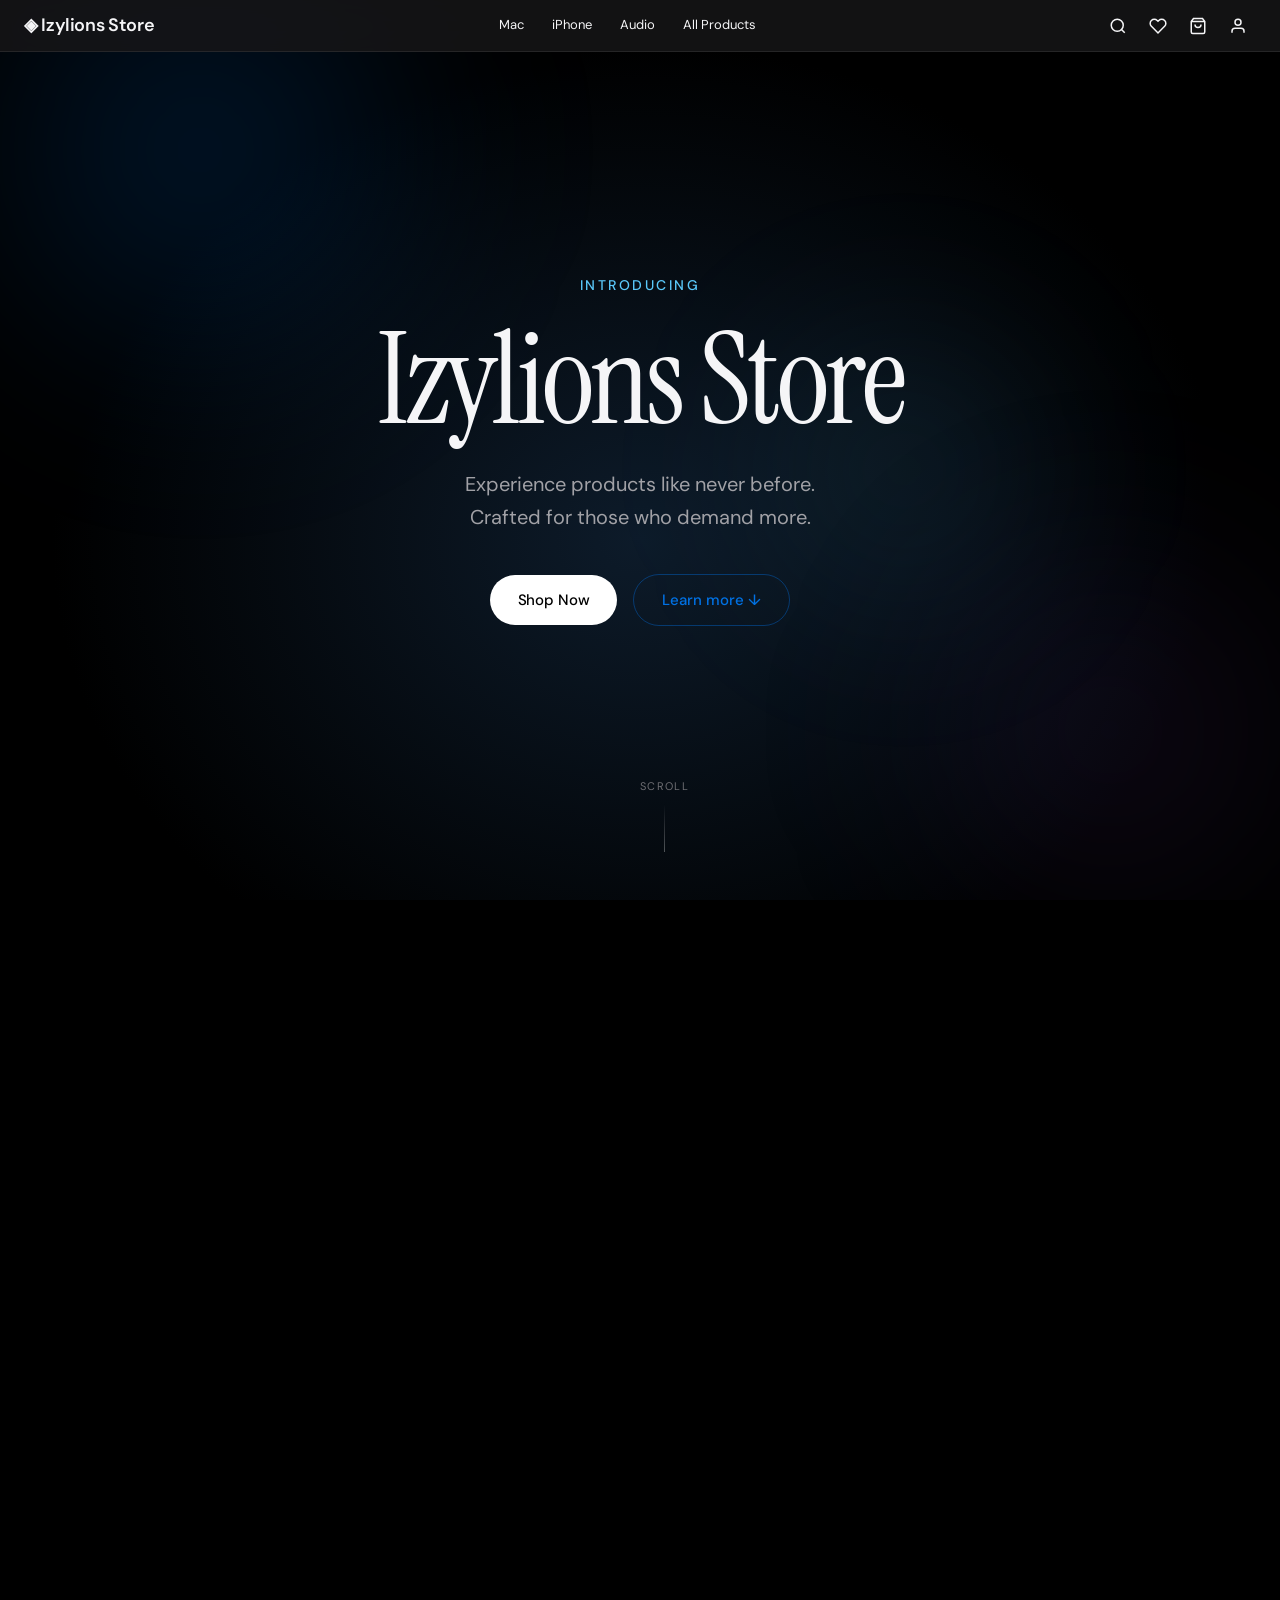
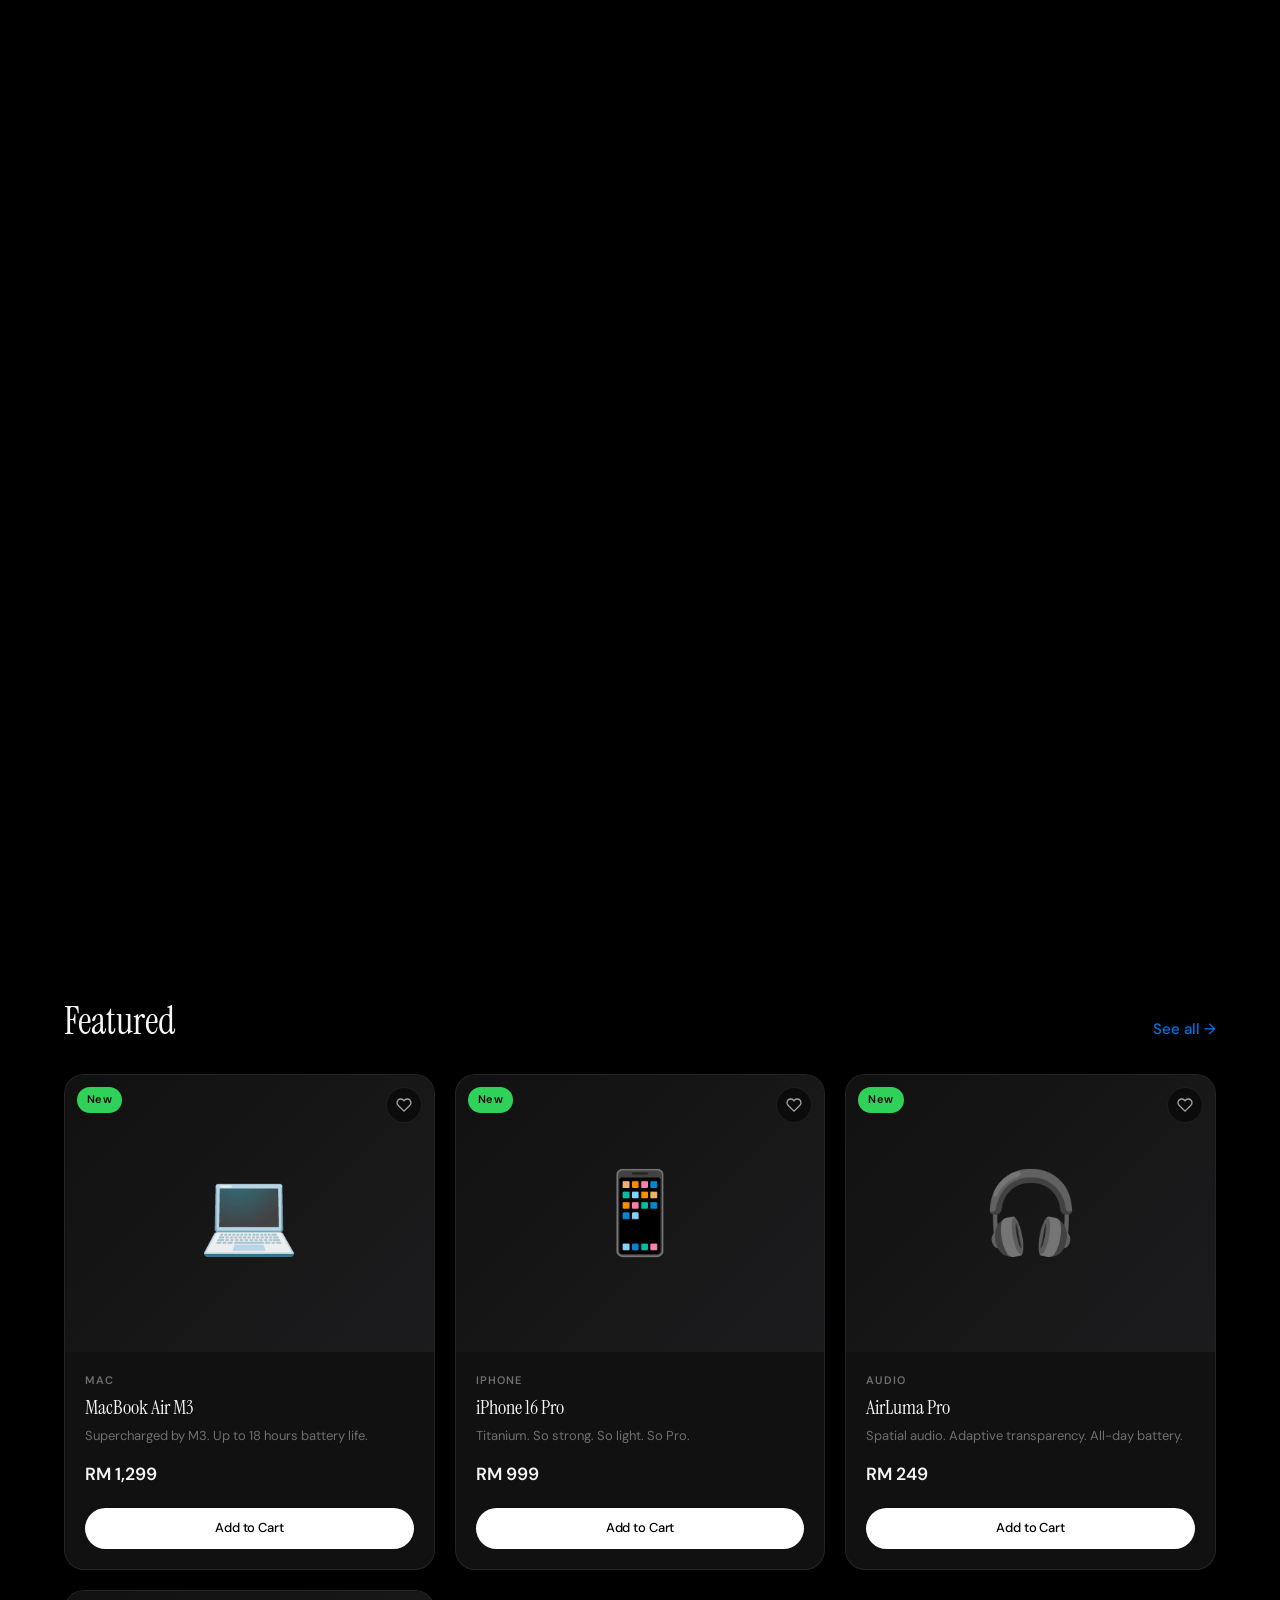
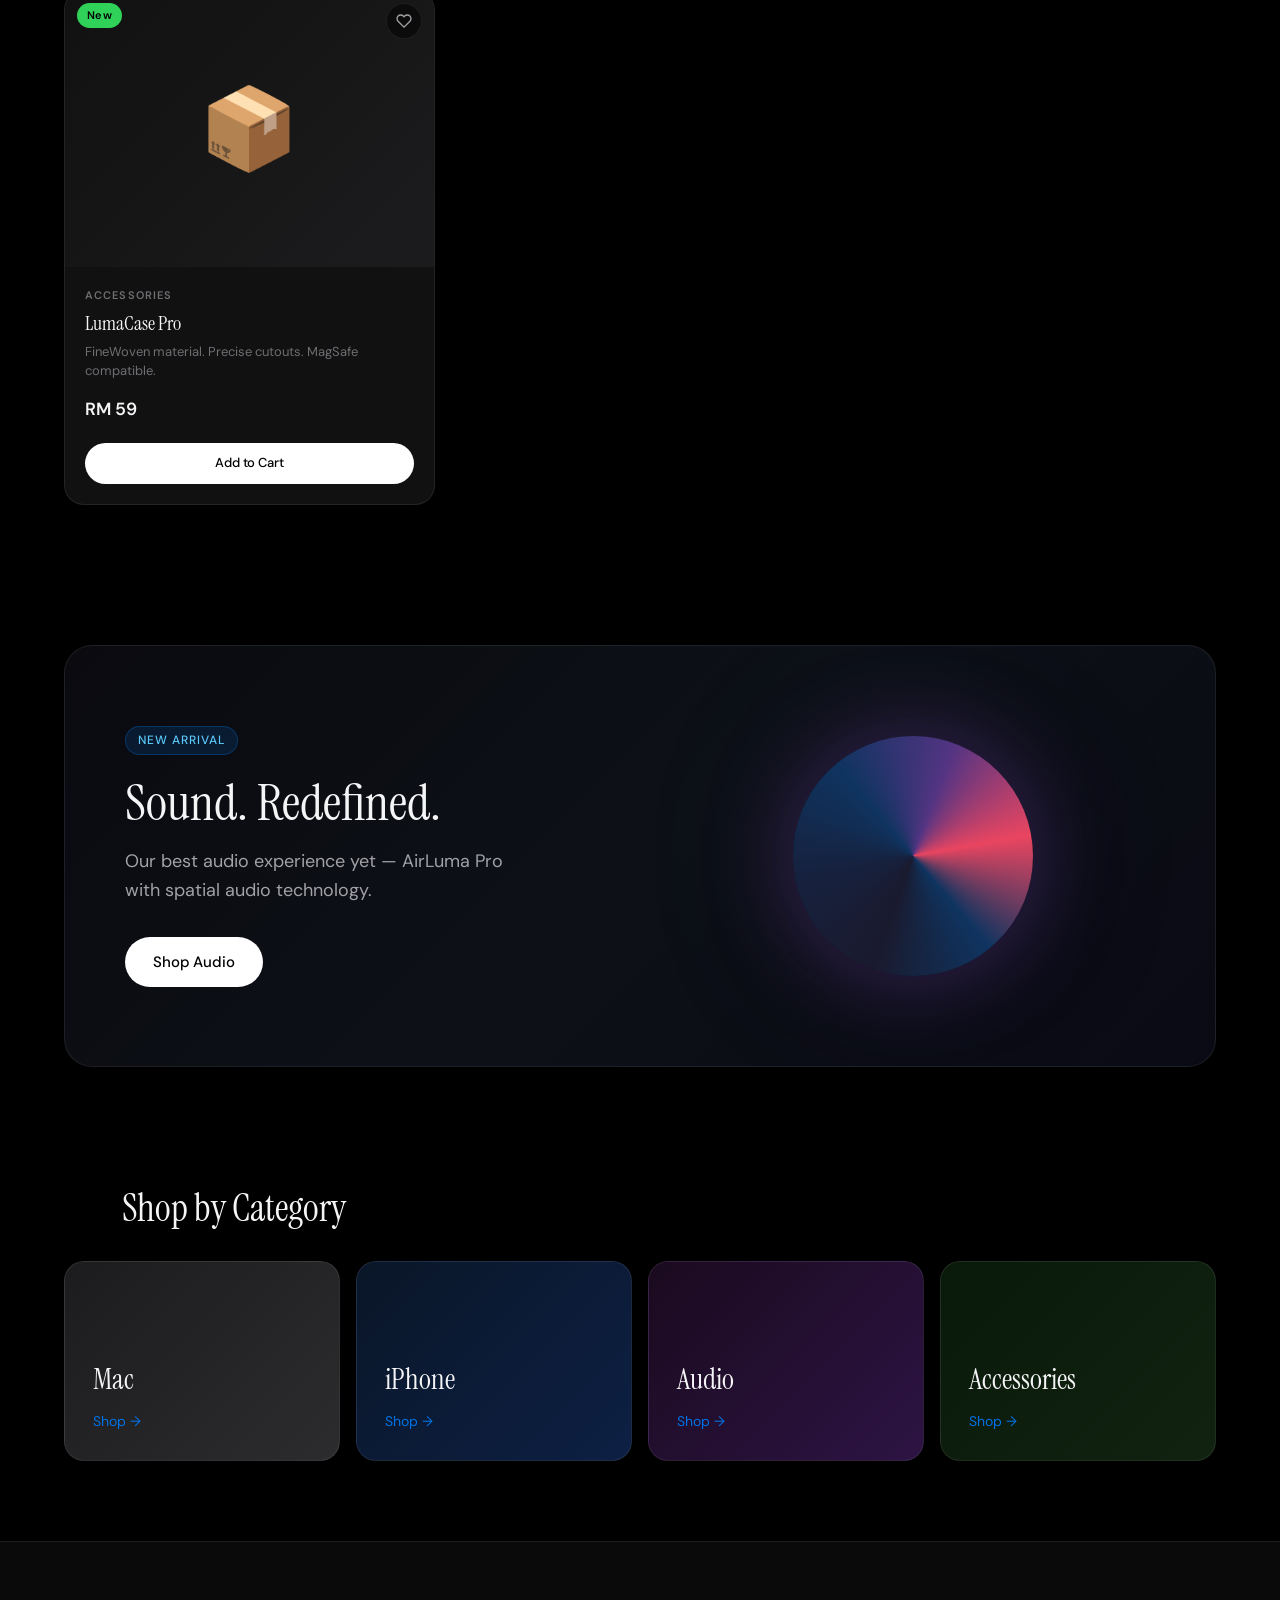
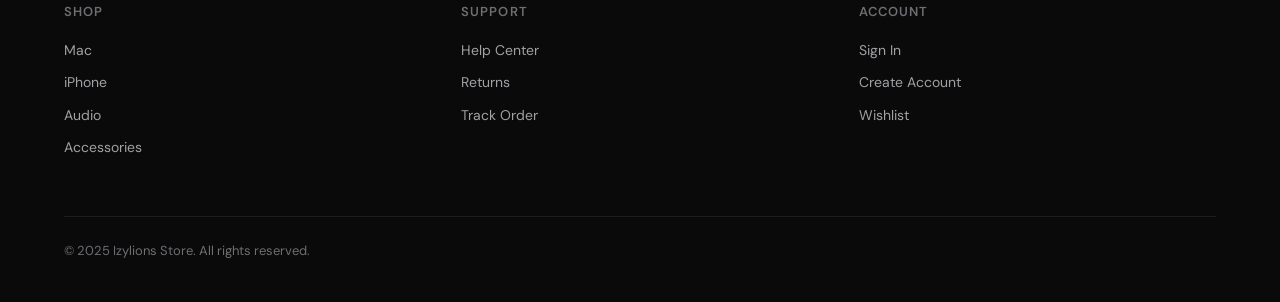
==== commit f07369ad: "Update index.html" ====
--- a/index.html
+++ b/index.html
@@ -194,7 +194,7 @@
     <div class="cart-footer">
       <div class="cart-total">
         <span>Total</span>
-        <span id="cartTotal">$0.00</span>
+        <span id="cartTotal">RM 0.00</span>
       </div>
       <button class="btn-primary full-width" id="checkoutBtn">Checkout</button>
     </div>
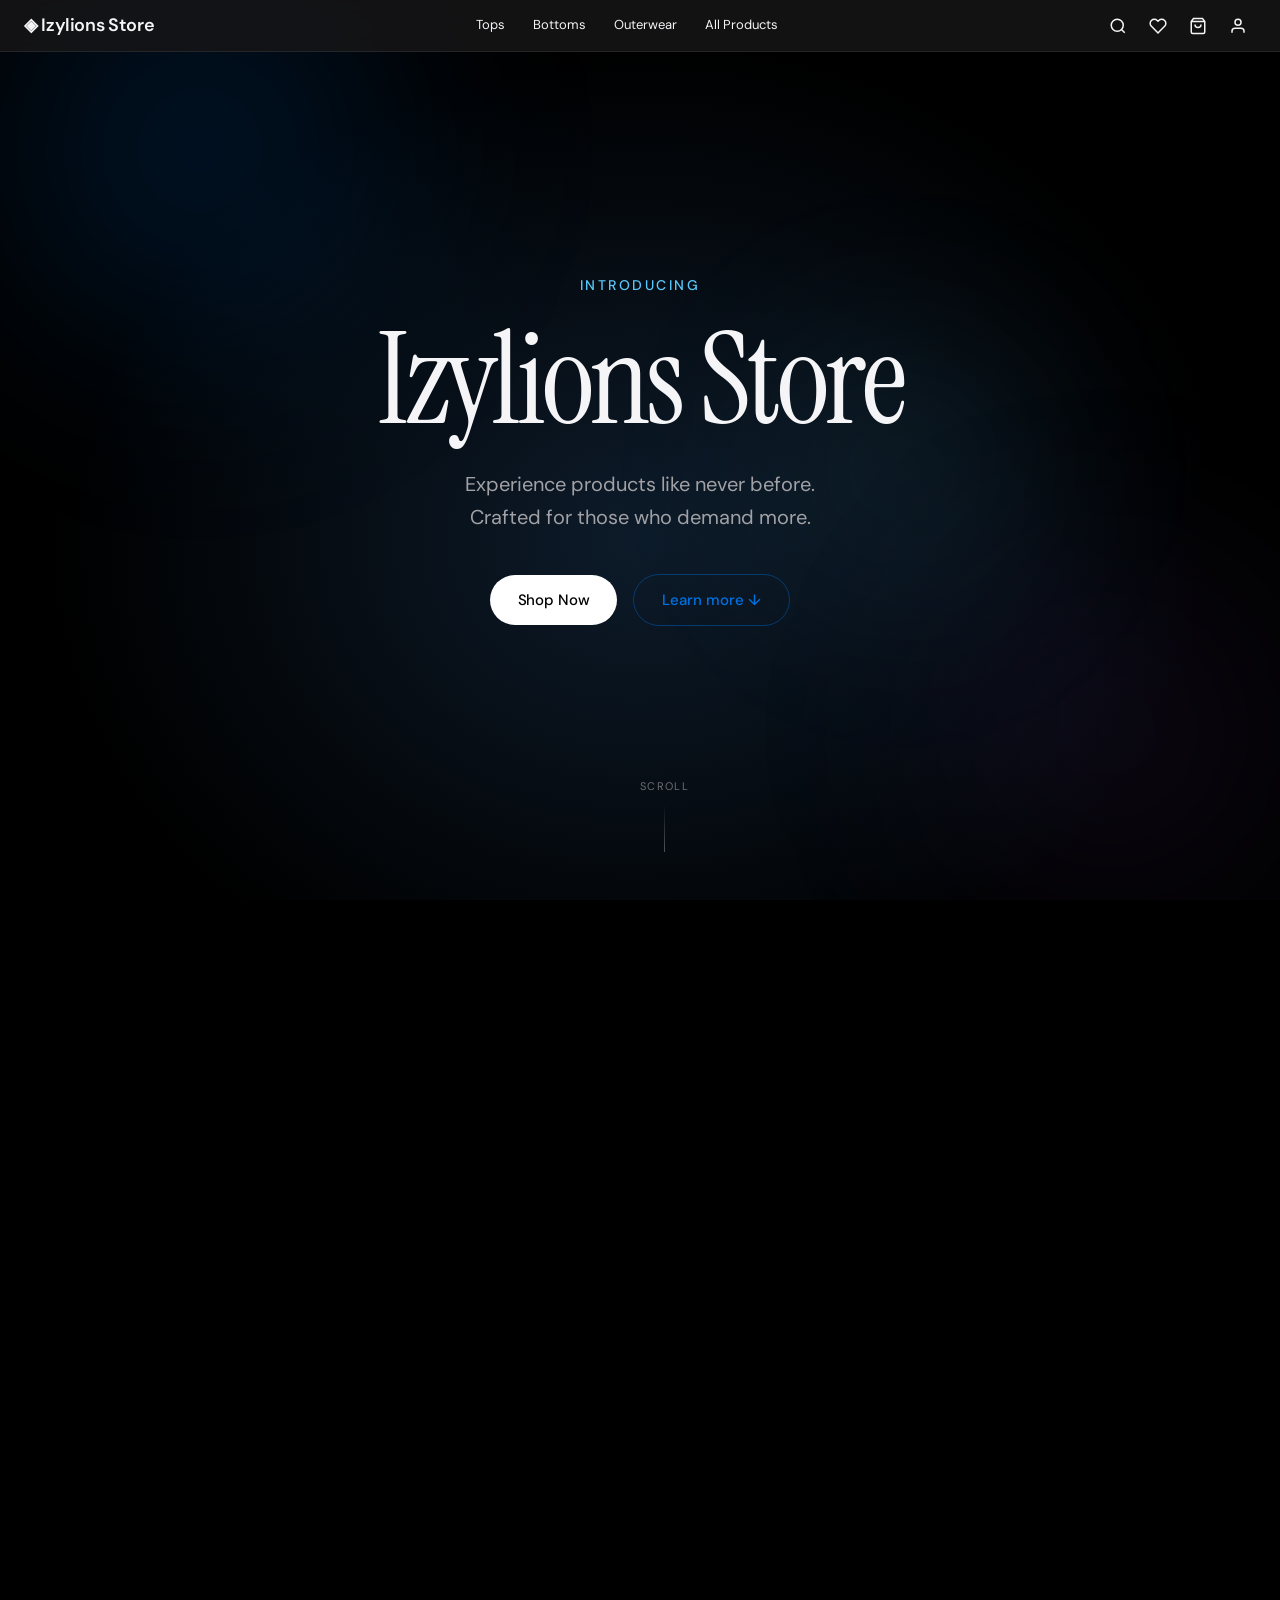
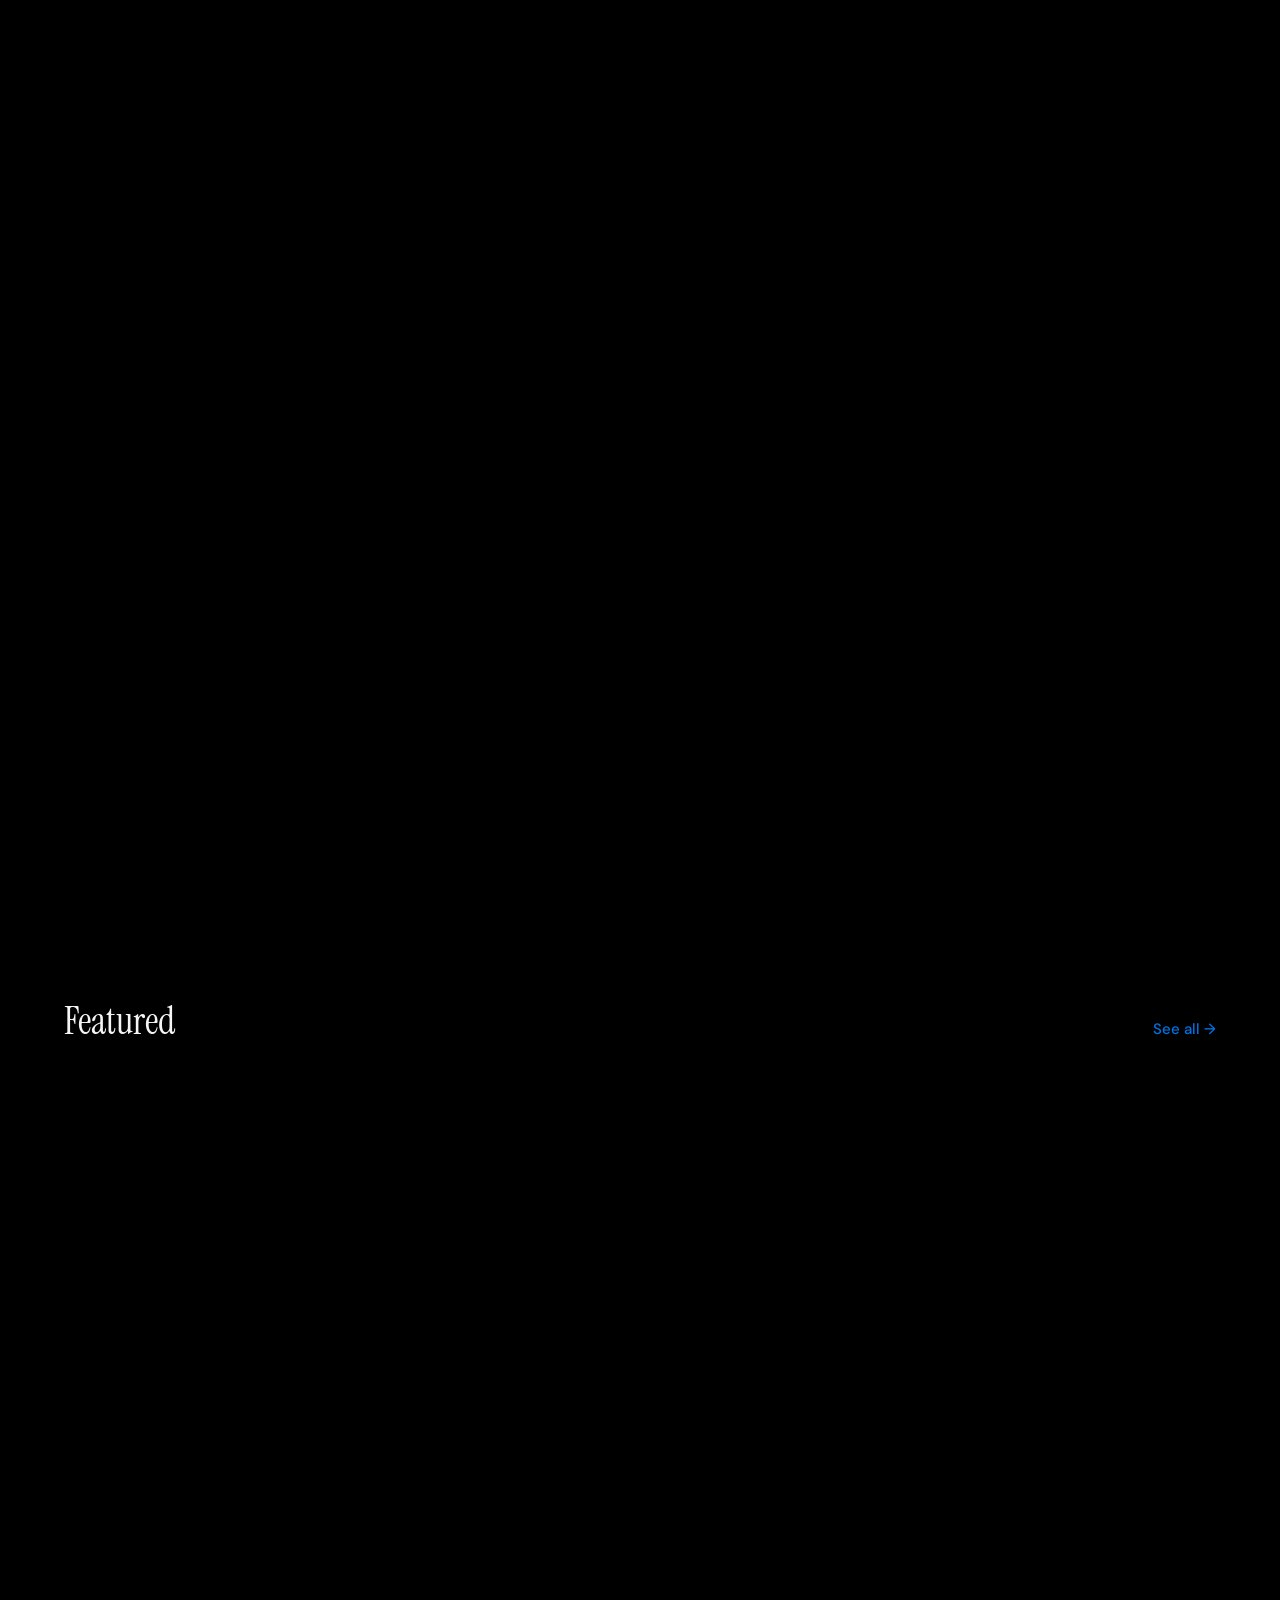
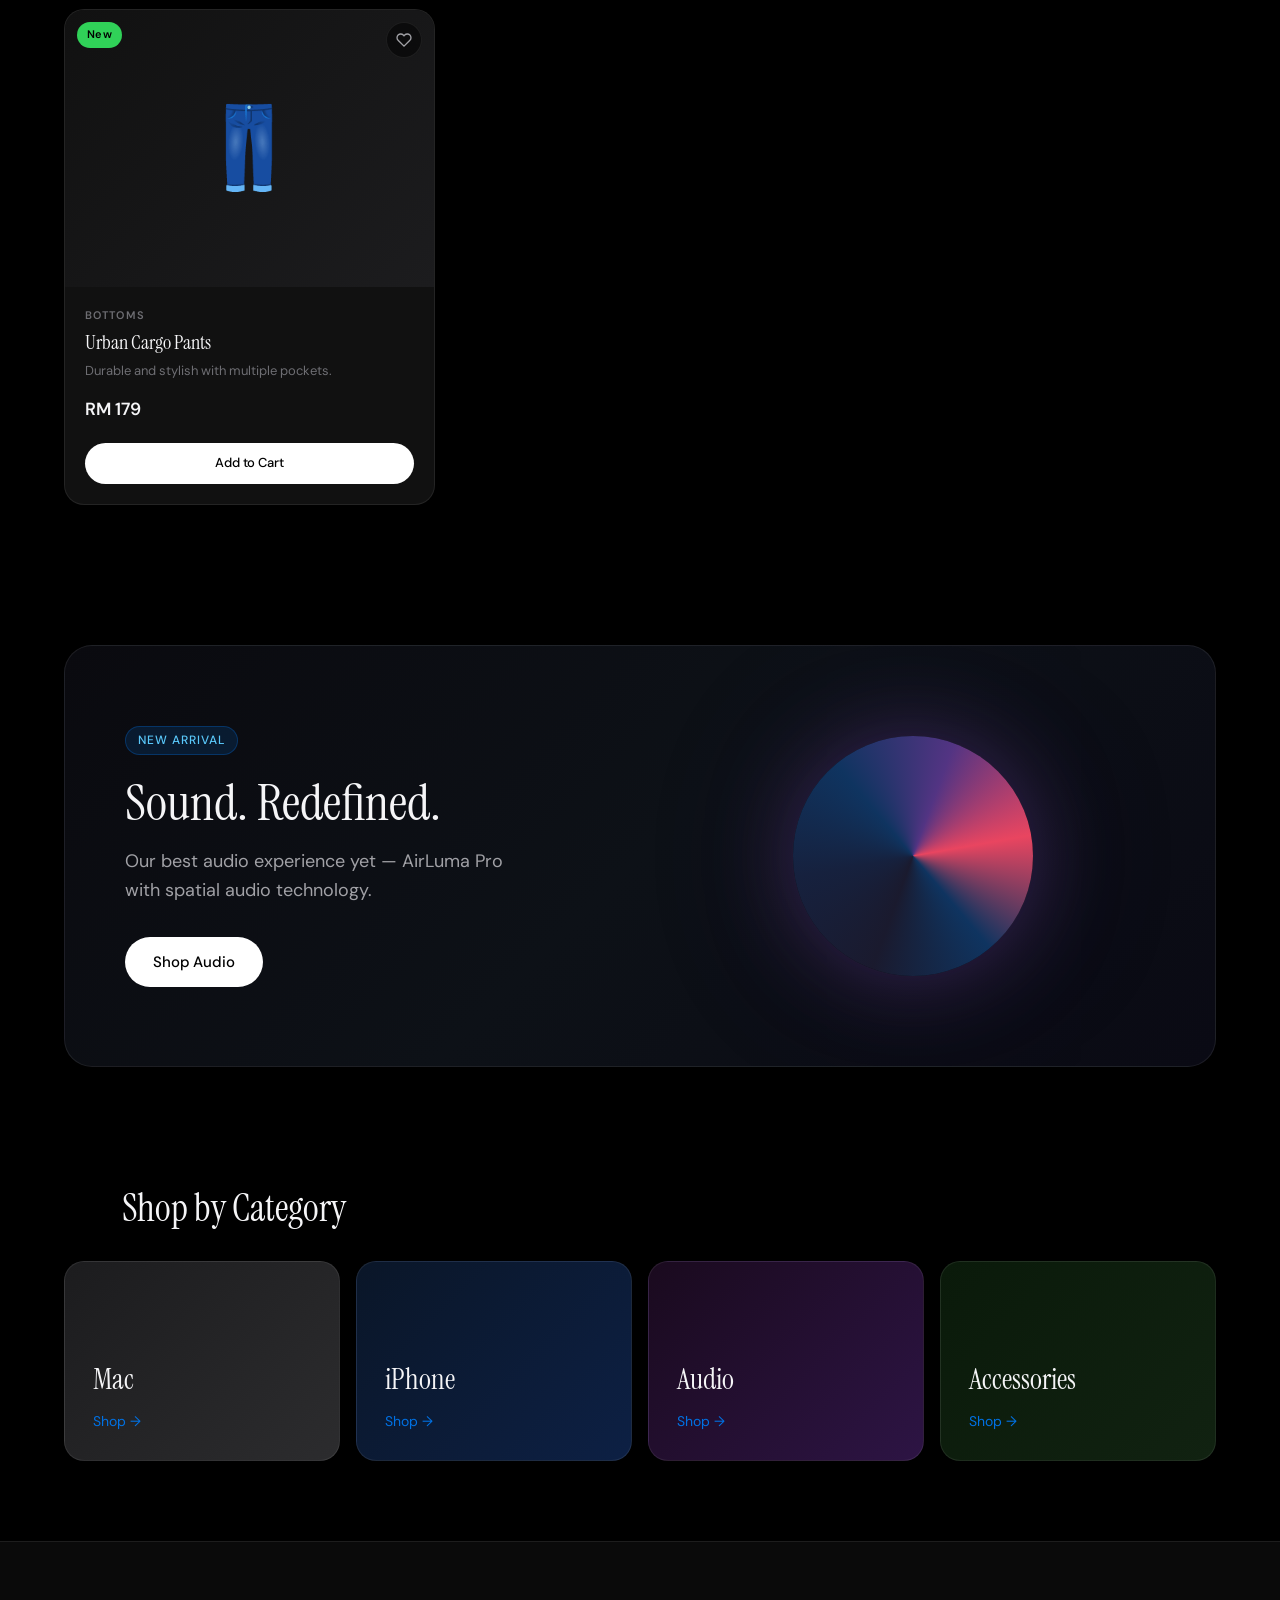
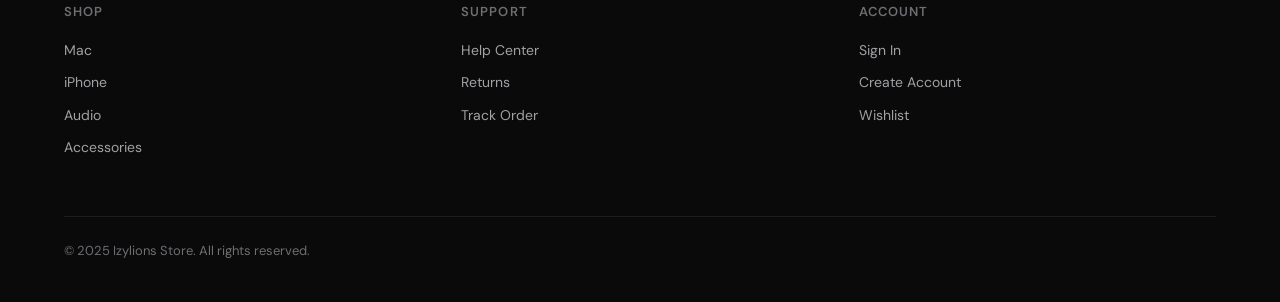
==== commit bdbc716b: "change image product" ====
--- a/index.html
+++ b/index.html
@@ -23,46 +23,40 @@
     </div>
     <ul class="nav-links">
       <li class="has-dropdown">
-        <a href="#">Mac</a>
+        <a href="#">Tops</a>
         <div class="dropdown">
           <div class="dropdown-col">
-            <h4>Explore Mac</h4>
-            <a href="pages/products.html?cat=macbook-air">MacBook Air</a>
-            <a href="pages/products.html?cat=macbook-pro">MacBook Pro</a>
-            <a href="pages/products.html?cat=imac">iMac</a>
-            <a href="pages/products.html?cat=mac-mini">Mac Mini</a>
-          </div>
-          <div class="dropdown-col">
-            <h4>Shop Mac</h4>
-            <a href="pages/products.html?cat=mac">Shop Mac</a>
-            <a href="pages/products.html?cat=mac-accessories">Accessories</a>
+            <h4>Explore Tops</h4>
+            <a href="pages/products.html?cat=t-shirts">T-Shirts</a>
+            <a href="pages/products.html?cat=sweaters">Sweaters</a>
+          </div>
+          <div class="dropdown-col">
+            <h4>Shop Tops</h4>
+            <a href="pages/products.html?cat=tops">All Tops</a>
           </div>
         </div>
       </li>
       <li class="has-dropdown">
-        <a href="#">iPhone</a>
+        <a href="#">Bottoms</a>
         <div class="dropdown">
           <div class="dropdown-col">
-            <h4>Explore iPhone</h4>
-            <a href="pages/products.html?cat=iphone-16">iPhone 16</a>
-            <a href="pages/products.html?cat=iphone-16-pro">iPhone 16 Pro</a>
-            <a href="pages/products.html?cat=iphone-15">iPhone 15</a>
-          </div>
-          <div class="dropdown-col">
-            <h4>Shop iPhone</h4>
-            <a href="pages/products.html?cat=iphone">Shop iPhone</a>
-            <a href="pages/products.html?cat=iphone-cases">Cases</a>
+            <h4>Explore Bottoms</h4>
+            <a href="pages/products.html?cat=jeans">Jeans</a>
+            <a href="pages/products.html?cat=pants">Pants</a>
+          </div>
+          <div class="dropdown-col">
+            <h4>Shop Bottoms</h4>
+            <a href="pages/products.html?cat=bottoms">All Bottoms</a>
           </div>
         </div>
       </li>
       <li class="has-dropdown">
-        <a href="#">Audio</a>
+        <a href="#">Outerwear</a>
         <div class="dropdown">
           <div class="dropdown-col">
-            <h4>Explore Audio</h4>
-            <a href="pages/products.html?cat=airpods">AirPods</a>
-            <a href="pages/products.html?cat=headphones">Headphones</a>
-            <a href="pages/products.html?cat=speakers">Speakers</a>
+            <h4>Explore Outerwear</h4>
+            <a href="pages/products.html?cat=jackets">Jackets</a>
+            <a href="pages/products.html?cat=hoodies">Hoodies</a>
           </div>
         </div>
       </li>
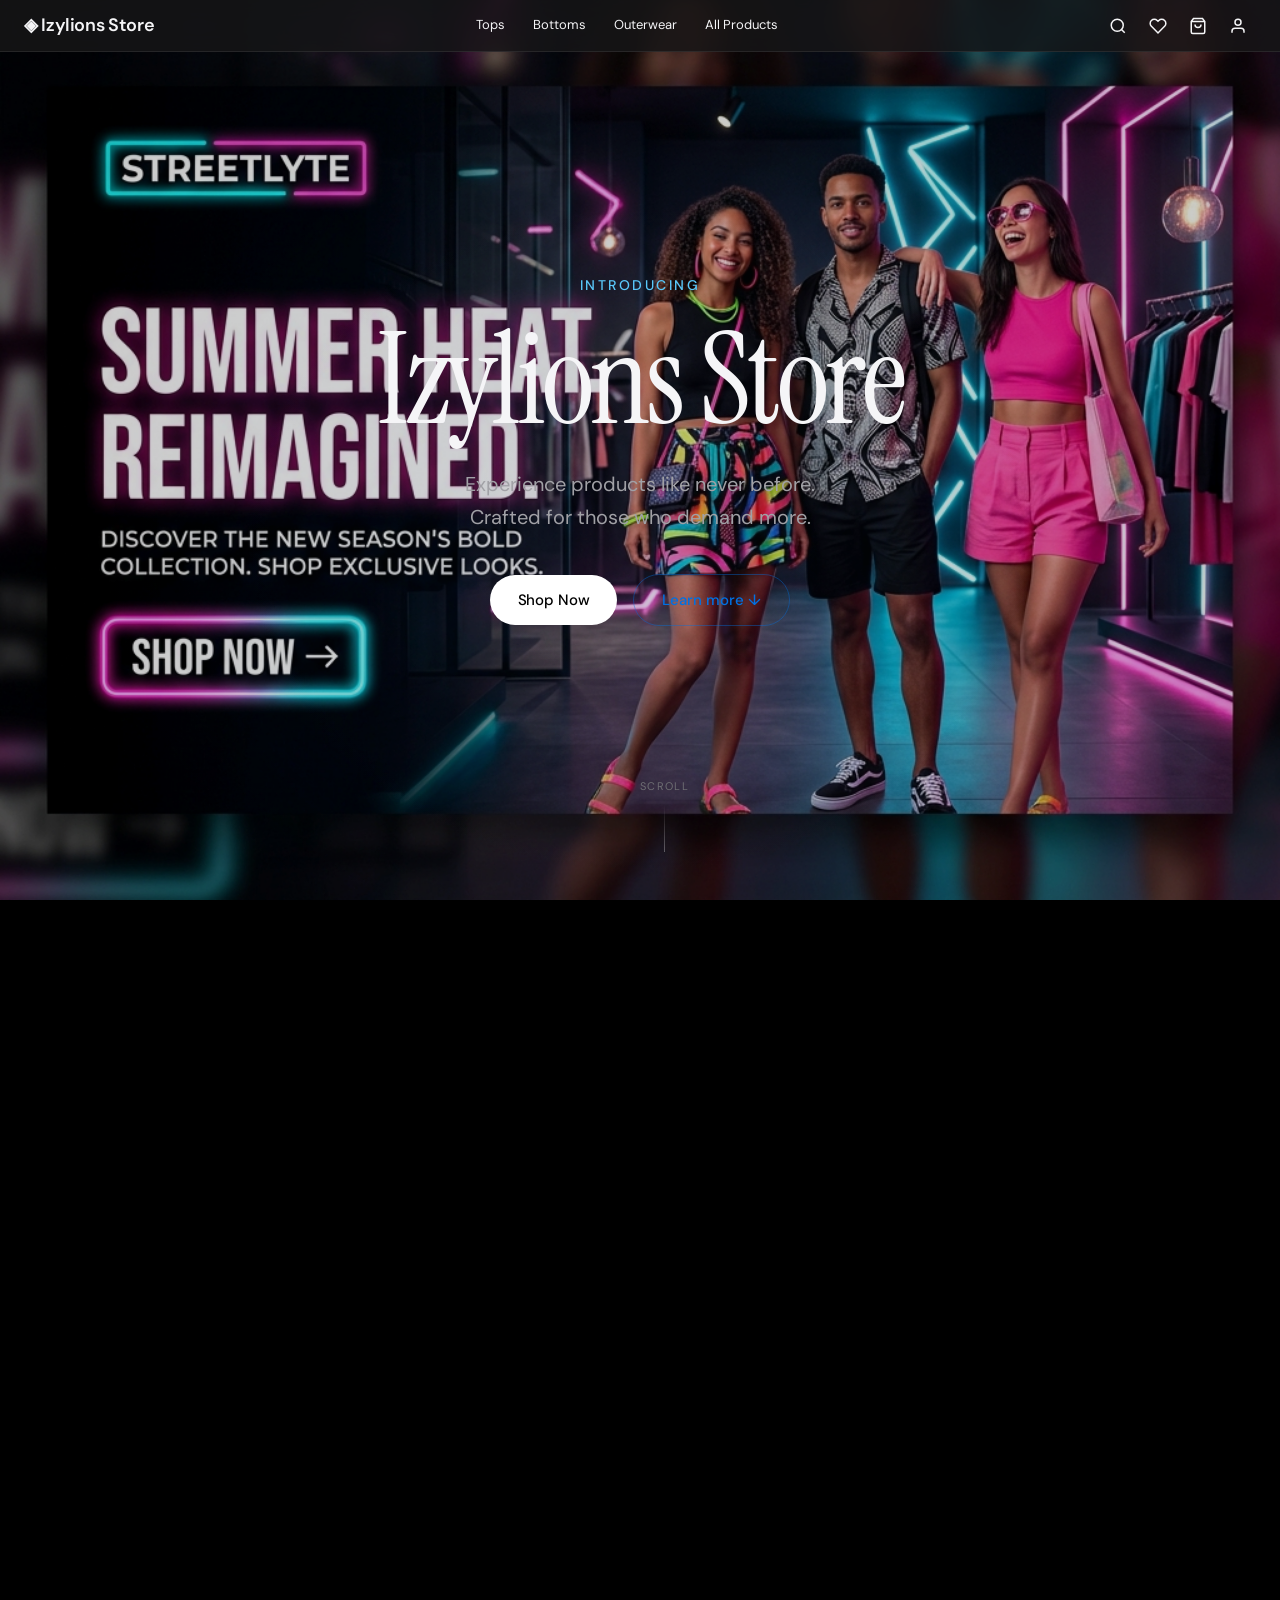
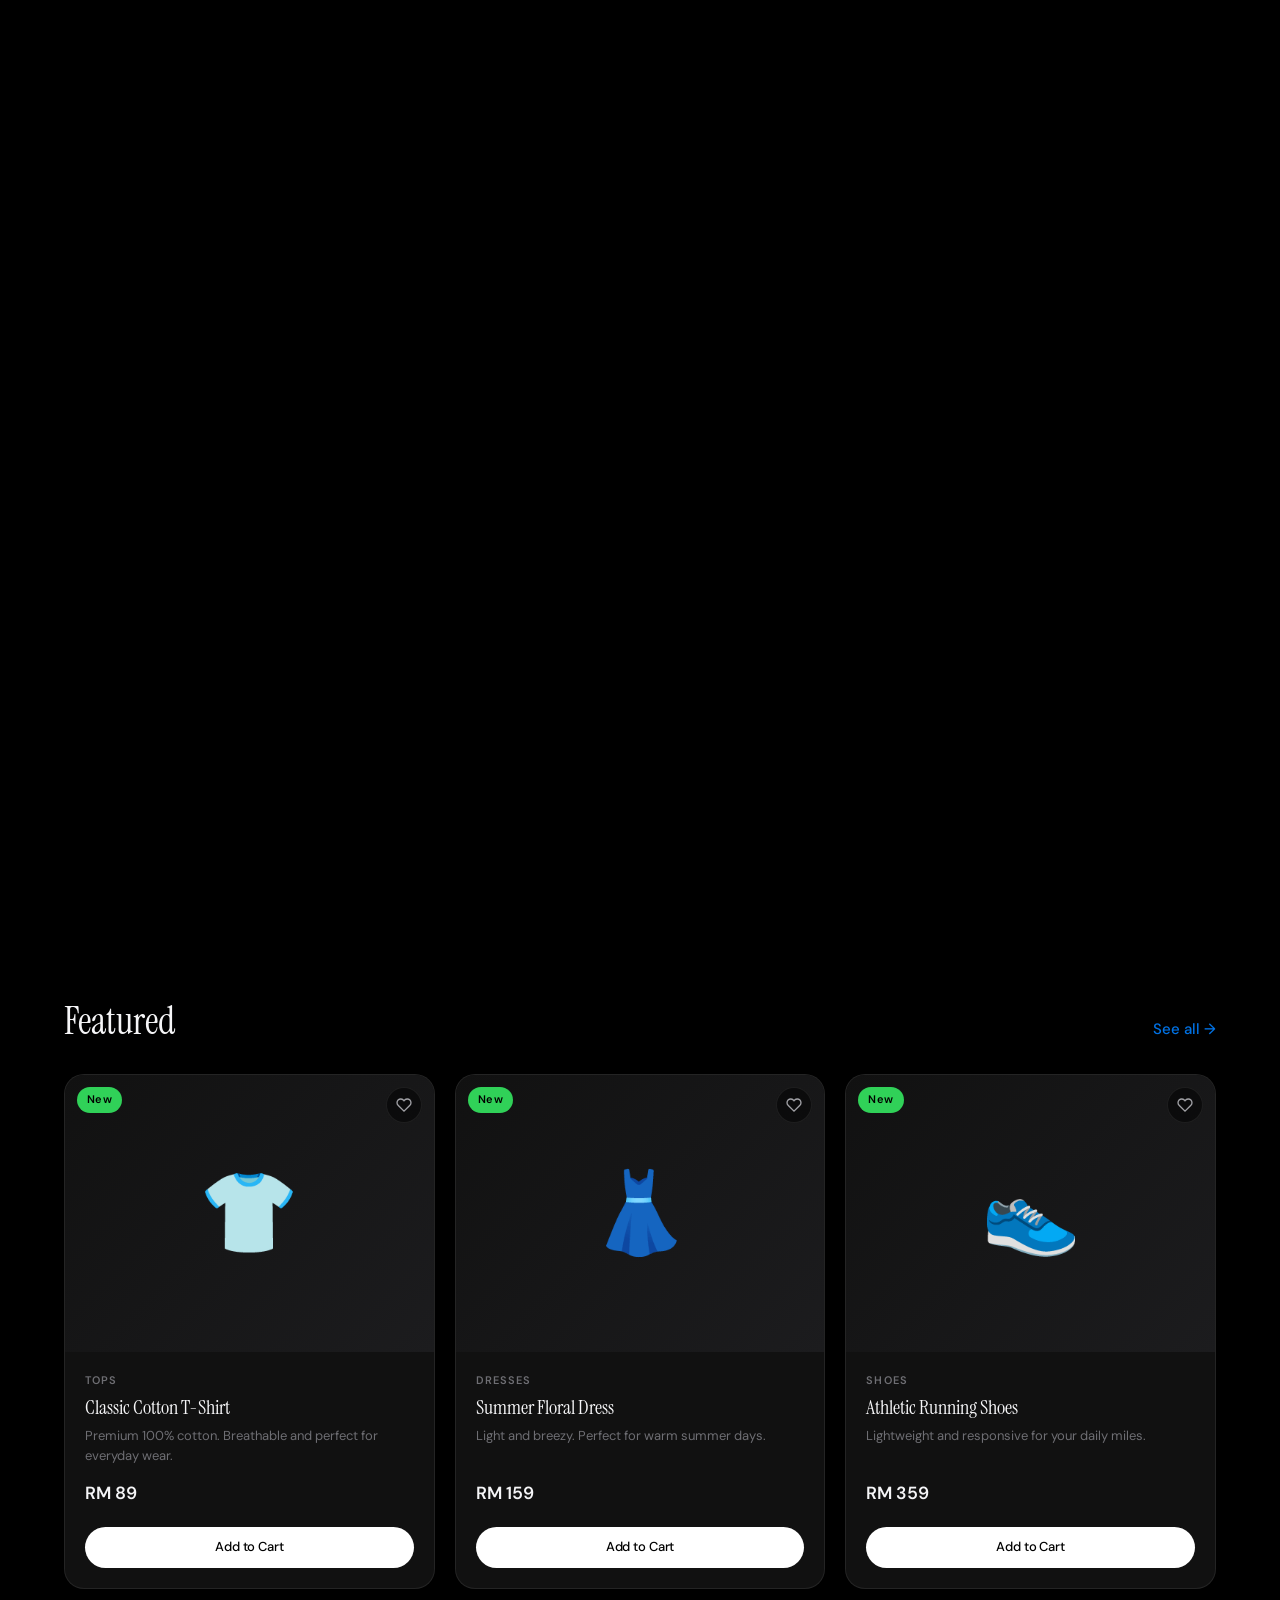
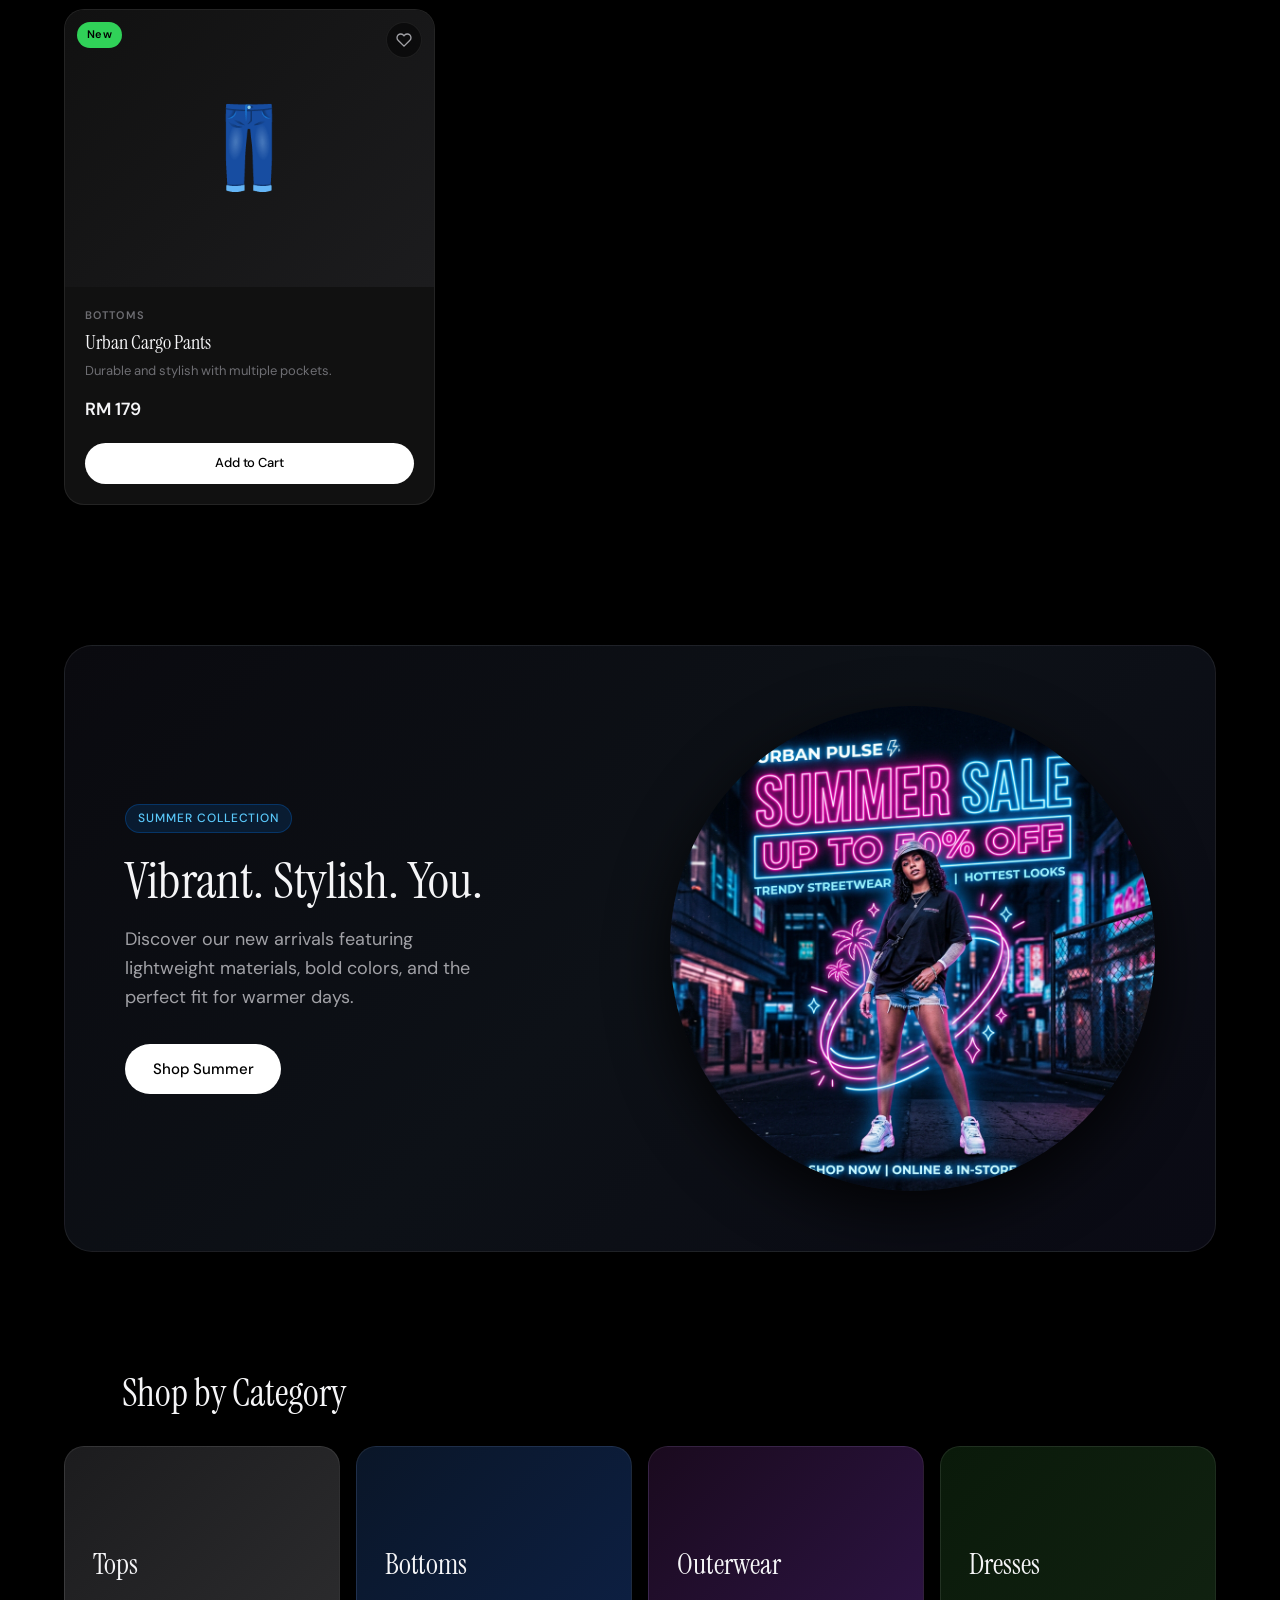
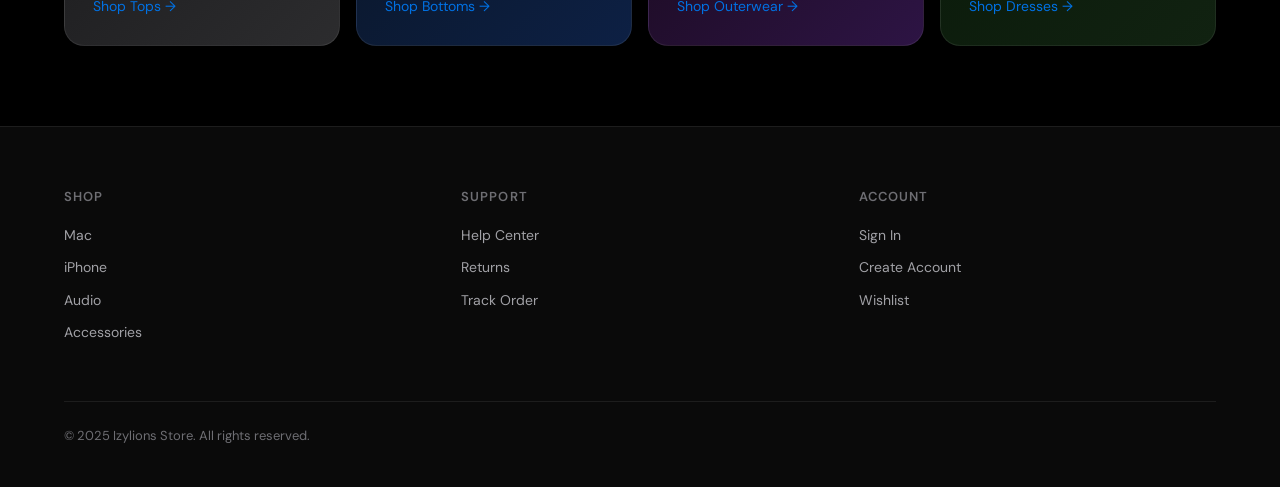
==== commit fe2407f7: "change image and slide show" ====
--- a/index.html
+++ b/index.html
@@ -92,10 +92,8 @@
             <a href="#featured" class="btn-ghost">Learn more ↓</a>
           </div>
         </div>
-        <div class="hero-bg-orbs">
-          <div class="orb orb-1"></div>
-          <div class="orb orb-2"></div>
-          <div class="orb orb-3"></div>
+        <div class="hero-image-placeholder" style="position: absolute; inset: 0; z-index: -1;">
+          <img src="img/hero.png" alt="Hero Slideshow" style="width: 100%; height: 100%; object-fit: cover; opacity: 0.8;">
         </div>
       </div>
     </div>
@@ -116,13 +114,13 @@
   <section class="promo-banner">
     <div class="promo-inner">
       <div class="promo-text">
-        <span class="promo-label">New Arrival</span>
-        <h2>Sound. Redefined.</h2>
-        <p>Our best audio experience yet — AirLuma Pro with spatial audio technology.</p>
-        <a href="pages/products.html?cat=audio" class="btn-primary">Shop Audio</a>
+        <span class="promo-label">Summer Collection</span>
+        <h2>Vibrant. Stylish. You.</h2>
+        <p>Discover our new arrivals featuring lightweight materials, bold colors, and the perfect fit for warmer days.</p>
+        <a href="pages/products.html?cat=tops" class="btn-primary">Shop Summer</a>
       </div>
       <div class="promo-visual">
-        <div class="promo-device"></div>
+        <img src="img/promo.png" alt="Summer Collection Promo" style="width: 100%; height: auto; border-radius: 50%; box-shadow: var(--shadow-lg); animation: pulse 6s infinite alternate;">
       </div>
     </div>
   </section>
@@ -133,21 +131,21 @@
       <h2>Shop by Category</h2>
     </div>
     <div class="category-grid">
-      <a href="pages/products.html?cat=mac" class="cat-card cat-mac">
-        <span class="cat-label">Mac</span>
-        <span class="cat-cta">Shop →</span>
-      </a>
-      <a href="pages/products.html?cat=iphone" class="cat-card cat-iphone">
-        <span class="cat-label">iPhone</span>
-        <span class="cat-cta">Shop →</span>
-      </a>
-      <a href="pages/products.html?cat=audio" class="cat-card cat-audio">
-        <span class="cat-label">Audio</span>
-        <span class="cat-cta">Shop →</span>
-      </a>
-      <a href="pages/products.html?cat=accessories" class="cat-card cat-acc">
-        <span class="cat-label">Accessories</span>
-        <span class="cat-cta">Shop →</span>
+      <a href="pages/products.html?cat=tops" class="cat-card cat-mac">
+        <span class="cat-label">Tops</span>
+        <span class="cat-cta">Shop Tops →</span>
+      </a>
+      <a href="pages/products.html?cat=bottoms" class="cat-card cat-iphone">
+        <span class="cat-label">Bottoms</span>
+        <span class="cat-cta">Shop Bottoms →</span>
+      </a>
+      <a href="pages/products.html?cat=outerwear" class="cat-card cat-audio">
+        <span class="cat-label">Outerwear</span>
+        <span class="cat-cta">Shop Outerwear →</span>
+      </a>
+      <a href="pages/products.html?cat=dresses" class="cat-card cat-acc">
+        <span class="cat-label">Dresses</span>
+        <span class="cat-cta">Shop Dresses →</span>
       </a>
     </div>
   </section>
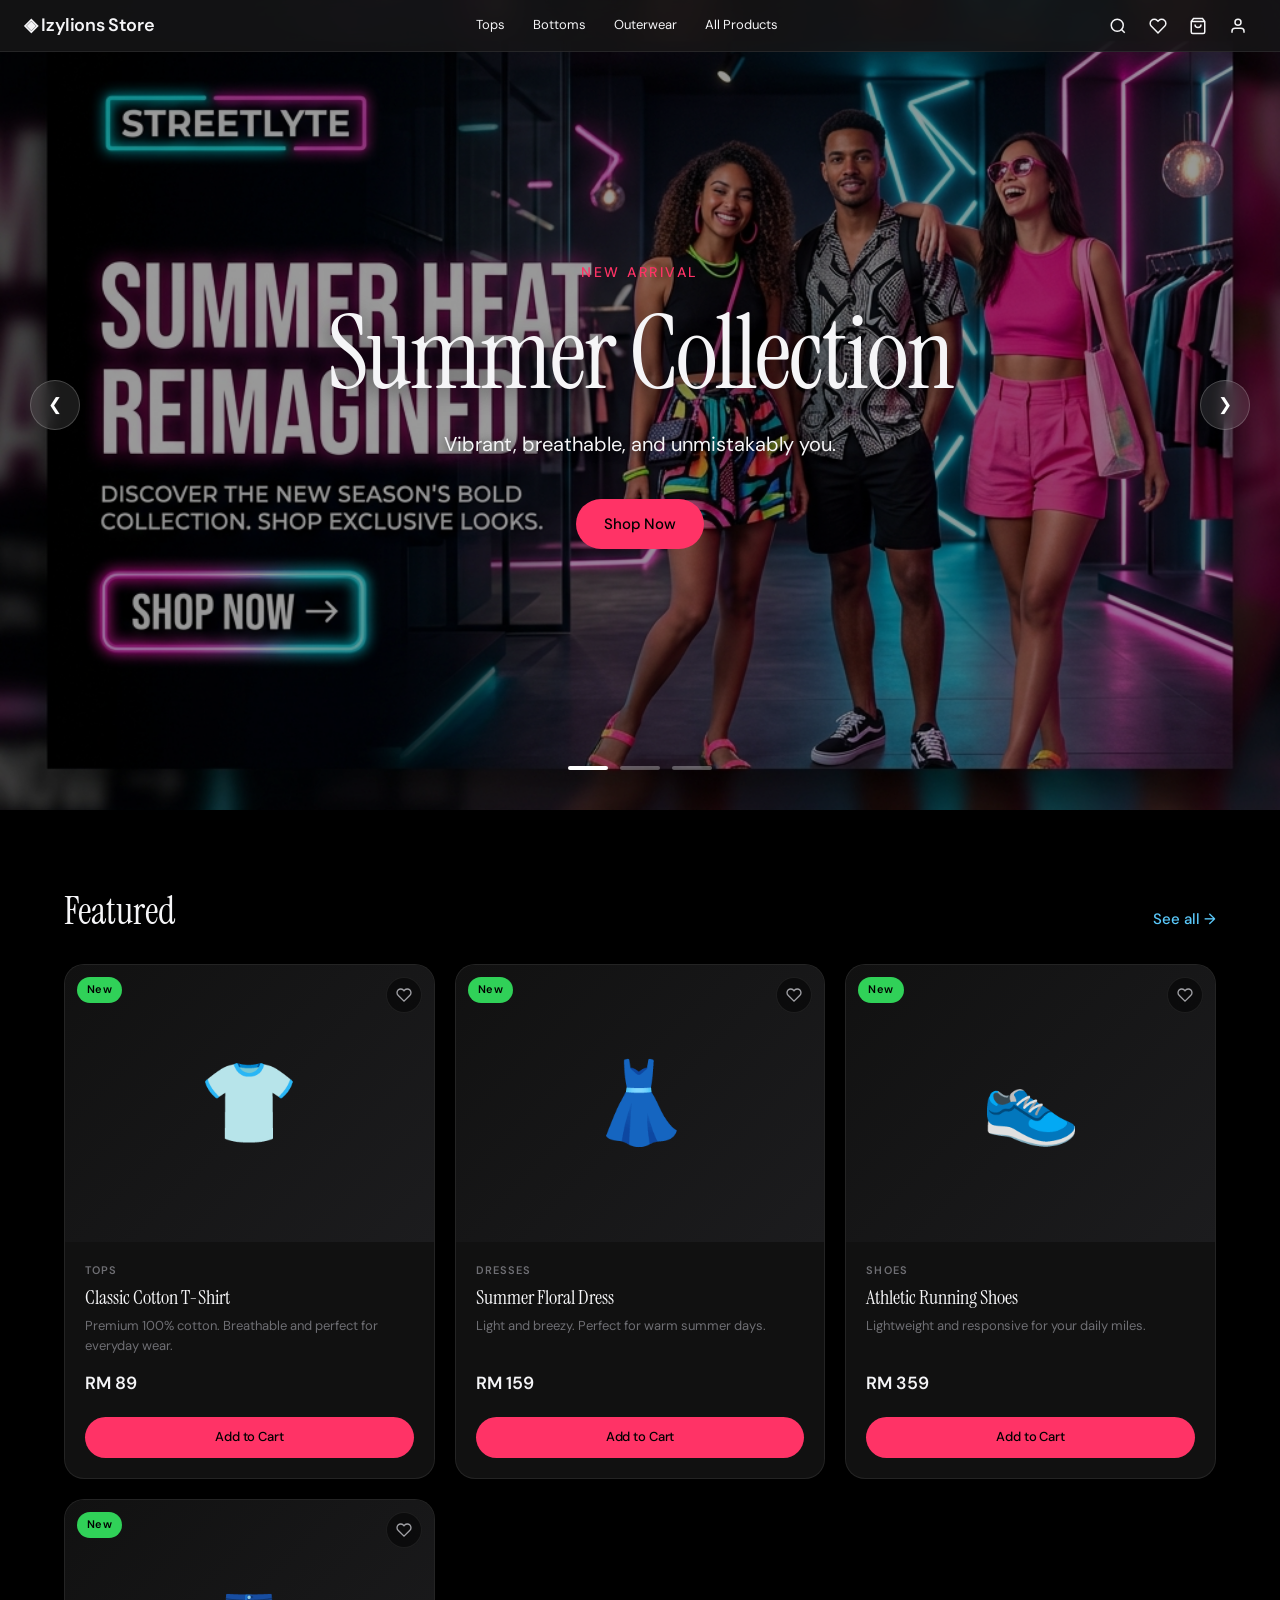
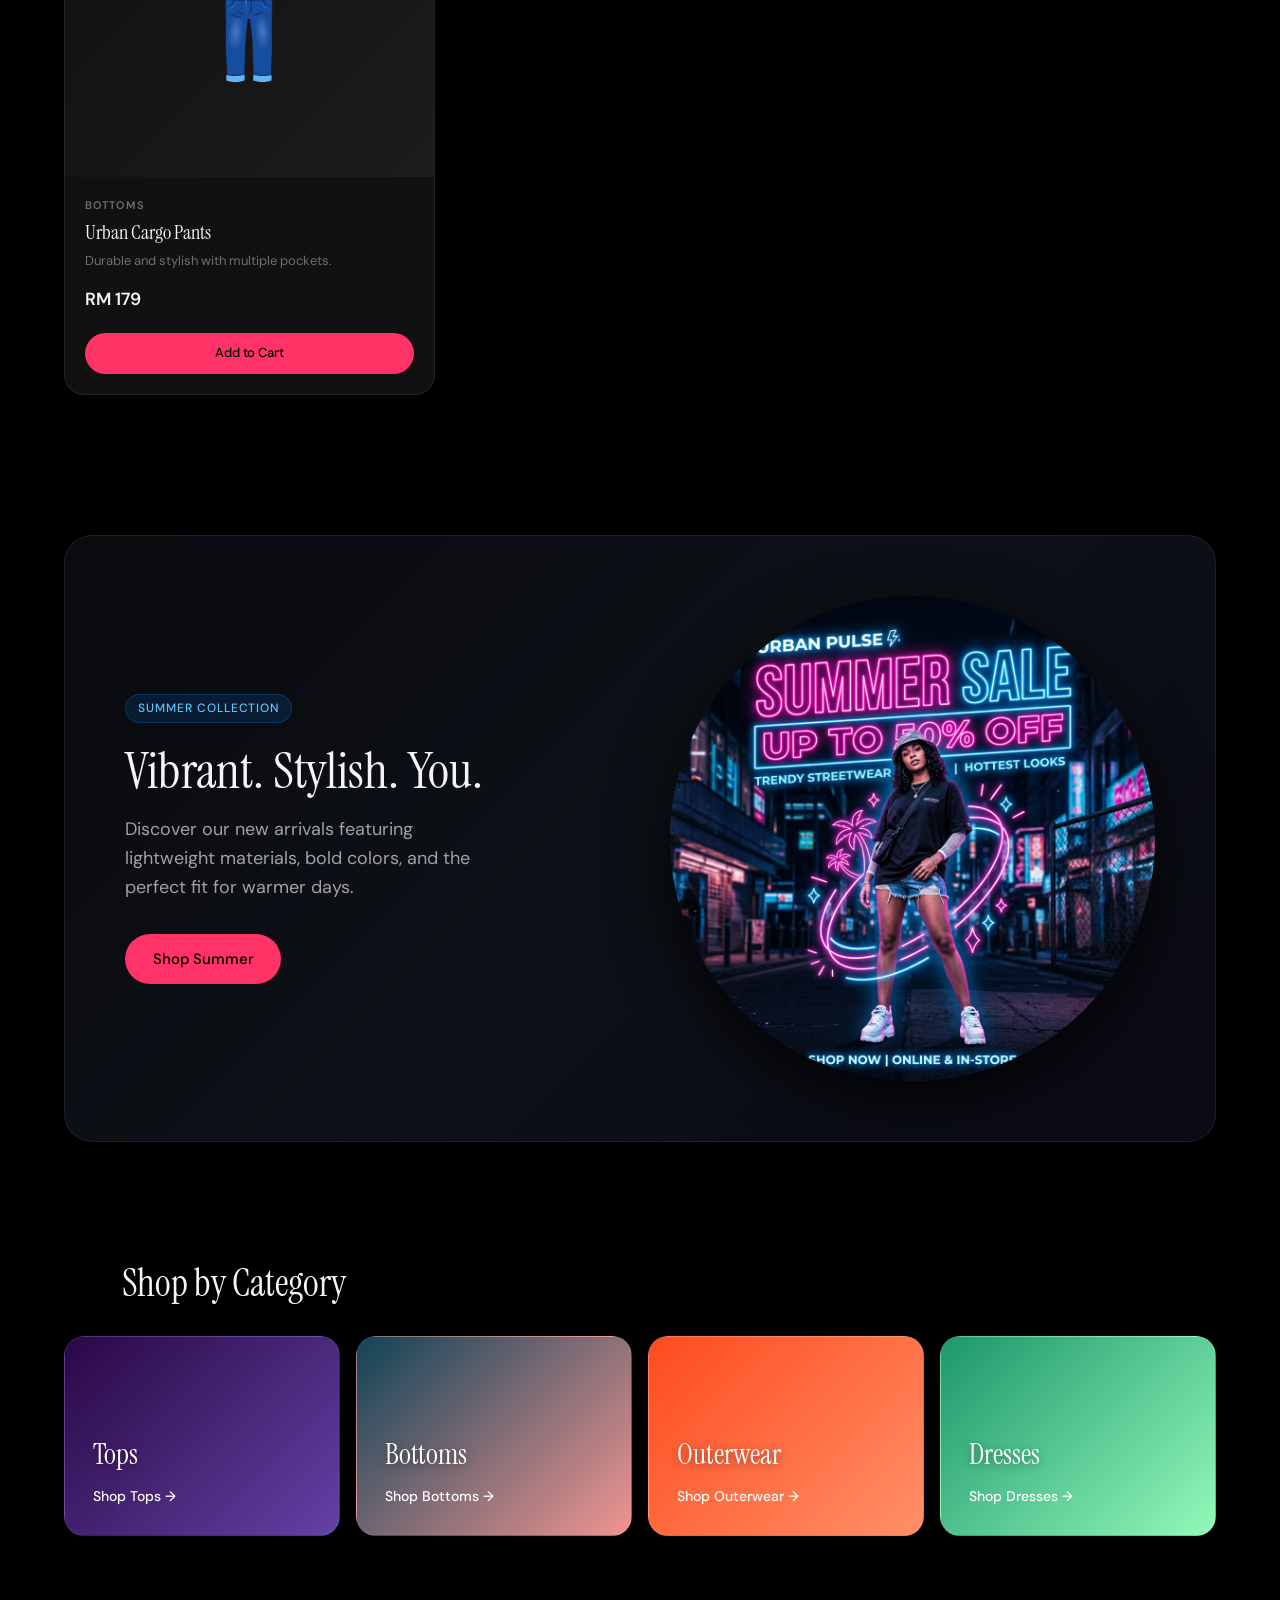
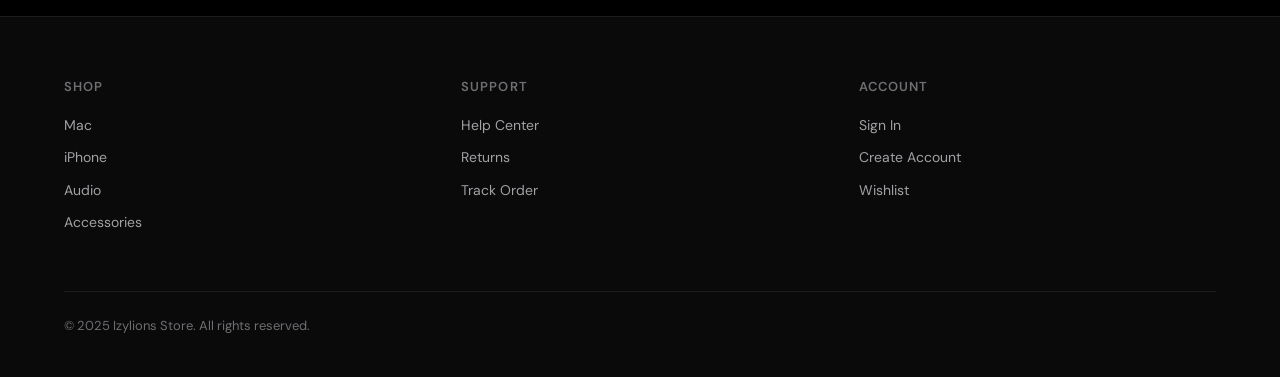
==== commit a43e9921: "change style" ====
--- a/index.html
+++ b/index.html
@@ -79,23 +79,52 @@
     </div>
   </nav>
 
-  <!-- ===== HERO SCROLL ZOOM SECTION (feature/ui-base) ===== -->
-  <section class="hero-scroll-section" id="heroSection">
-    <div class="hero-sticky">
-      <div class="hero-zoom-wrap" id="heroZoom">
-        <div class="hero-content">
-          <p class="hero-eyebrow">Introducing</p>
-          <h1 class="hero-title">Izylions Store</h1>
-          <p class="hero-subtitle">Experience products like never before.<br>Crafted for those who demand more.</p>
-          <div class="hero-cta-group">
-            <a href="pages/products.html" class="btn-primary">Shop Now</a>
-            <a href="#featured" class="btn-ghost">Learn more ↓</a>
-          </div>
-        </div>
-        <div class="hero-image-placeholder" style="position: absolute; inset: 0; z-index: -1;">
-          <img src="img/hero.png" alt="Hero Slideshow" style="width: 100%; height: 100%; object-fit: cover; opacity: 0.8;">
-        </div>
-      </div>
+  <!-- ===== HERO SLIDESHOW ===== -->
+  <section class="hero-slideshow">
+    <div class="slides-container" id="heroSlidesContainer">
+      
+      <!-- Slide 1 -->
+      <div class="slide active">
+        <div class="slide-bg" style="background: url('img/hero.png') no-repeat center center/cover;"></div>
+        <div class="slide-content">
+          <p class="slide-eyebrow">New Arrival</p>
+          <h1 class="slide-title">Summer Collection</h1>
+          <p class="slide-subtitle">Vibrant, breathable, and unmistakably you.</p>
+          <a href="pages/products.html?cat=tops" class="btn-primary">Shop Now</a>
+        </div>
+      </div>
+      
+      <!-- Slide 2 -->
+      <div class="slide">
+        <div class="slide-bg" style="background: url('img/hero2.png') no-repeat center center/cover;"></div>
+        <div class="slide-content">
+          <p class="slide-eyebrow">Streetwear</p>
+          <h1 class="slide-title">Urban Edge</h1>
+          <p class="slide-subtitle">Elevate your street style with our new denim lineup.</p>
+          <a href="pages/products.html?cat=outerwear" class="btn-primary">Shop Denim</a>
+        </div>
+      </div>
+
+      <!-- Slide 3 -->
+      <div class="slide">
+        <div class="slide-bg" style="background: url('img/hero3.png') no-repeat center center/cover;"></div>
+        <div class="slide-content">
+          <p class="slide-eyebrow">Exclusive</p>
+          <h1 class="slide-title">Evening Elegance</h1>
+          <p class="slide-subtitle">Make an entrance. Stand out effortlessly.</p>
+          <a href="pages/products.html?cat=dresses" class="btn-primary">Shop Dresses</a>
+        </div>
+      </div>
+
+    </div>
+
+    <!-- Slideshow Controls -->
+    <button class="slide-btn prev" id="slidePrev">❮</button>
+    <button class="slide-btn next" id="slideNext">❯</button>
+    <div class="slide-dots" id="slideDots">
+      <span class="dot active" data-index="0"></span>
+      <span class="dot" data-index="1"></span>
+      <span class="dot" data-index="2"></span>
     </div>
   </section>
 
--- a/css/base.css
+++ b/css/base.css
@@ -16,9 +16,9 @@
   --text-1:     #f5f5f7;
   --text-2:     #a1a1a6;
   --text-3:     #6e6e73;
-  --accent:     #ffffff;
-  --accent-2:   #0071e3;
-  --accent-glow: rgba(0,113,227,0.35);
+  --accent:     #ff3366;
+  --accent-2:   #5ac8fa;
+  --accent-glow: rgba(255,51,102,0.35);
   --radius-sm:  8px;
   --radius-md:  14px;
   --radius-lg:  20px;
@@ -195,12 +195,12 @@
 }
 .cat-card:hover { transform: translateY(-4px); border-color: var(--border-md); }
 .cat-card:hover::before { opacity: 1; }
-.cat-mac    { background: linear-gradient(135deg, #1c1c1e, #2c2c2e); }
-.cat-iphone { background: linear-gradient(135deg, #0a1628, #0d2044); }
-.cat-audio  { background: linear-gradient(135deg, #1a0a1e, #2d1444); }
-.cat-acc    { background: linear-gradient(135deg, #0a1a0a, #112211); }
-.cat-label  { font-family: var(--font-display); font-size: 1.8rem; color: var(--text-1); }
-.cat-cta    { font-size: 14px; color: var(--accent-2); margin-top: 8px; }
+.cat-mac    { background: linear-gradient(135deg, #2a0845, #6441A5); } /* Tops */
+.cat-iphone { background: linear-gradient(135deg, #114357, #F29492); } /* Bottoms */
+.cat-audio  { background: linear-gradient(135deg, #ff4b1f, #ff9068); } /* Outerwear */
+.cat-acc    { background: linear-gradient(135deg, #1D976C, #93F9B9); } /* Dresses */
+.cat-label  { font-family: var(--font-display); font-size: 1.8rem; color: #fff; text-shadow: 0 2px 8px rgba(0,0,0,0.4); }
+.cat-cta    { font-size: 14px; color: #fff; margin-top: 8px; font-weight: 500; }
 
 /* ---------- Footer ---------- */
 .site-footer {
--- a/css/hero.css
+++ b/css/hero.css
@@ -1,153 +1,153 @@
 /* ================================================
    css/hero.css  — feature/ui-base
-   Scroll-zoom hero section with sticky pinning,
-   ambient orbs, and animated text reveal
+   Hero Slideshow Section
    ================================================ */
 
-/* ---------- Scroll-pinned Hero ---------- */
-.hero-scroll-section {
+.hero-slideshow {
   position: relative;
-  height: 280vh;          /* tall = more scroll room */
-}
-.hero-sticky {
-  position: sticky;
-  top: 0;
-  height: 100vh;
+  height: 90vh;
+  min-height: 600px;
   overflow: hidden;
   display: flex;
   align-items: center;
   justify-content: center;
 }
 
-/* ---------- Zoom Wrapper (scaled by JS) ---------- */
-.hero-zoom-wrap {
-  position: relative;
+.slides-container {
+  position: absolute;
+  inset: 0;
   width: 100%;
   height: 100%;
-  transform-origin: center center;
-  will-change: transform;
+}
+
+.slide {
+  position: absolute;
+  inset: 0;
+  opacity: 0;
+  visibility: hidden;
+  transition: opacity 1.2s var(--ease-smooth), visibility 1.2s;
   display: flex;
   align-items: center;
   justify-content: center;
-  background: radial-gradient(ellipse at 50% 60%, #0d1b2a 0%, #000 65%);
 }
 
-/* ---------- Content ---------- */
-.hero-content {
+.slide.active {
+  opacity: 1;
+  visibility: visible;
+  z-index: 2;
+}
+
+.slide-bg {
+  position: absolute;
+  inset: 0;
+  z-index: 1;
+  filter: brightness(0.6);
+  transform: scale(1.05);
+  transition: transform 6s ease-out;
+}
+
+.slide.active .slide-bg {
+  transform: scale(1);
+}
+
+.slide-content {
   position: relative;
   z-index: 2;
   text-align: center;
   padding: 20px;
-  animation: heroFadeUp 1.2s var(--ease-smooth) both;
-}
-@keyframes heroFadeUp {
-  from { opacity: 0; transform: translateY(32px); }
-  to   { opacity: 1; transform: translateY(0); }
+  max-width: 800px;
+  opacity: 0;
+  transform: translateY(30px);
+  transition: all 1s var(--ease-smooth) 0.3s;
 }
 
-.hero-eyebrow {
+.slide.active .slide-content {
+  opacity: 1;
+  transform: translateY(0);
+}
+
+.slide-eyebrow {
   font-size: 14px;
   font-weight: 500;
   letter-spacing: 0.18em;
   text-transform: uppercase;
-  color: #5ac8fa;
+  color: #ff3366; /* Cheerful accent */
   margin-bottom: 20px;
-  animation: heroFadeUp 1.2s 0.1s var(--ease-smooth) both;
 }
-.hero-title {
+
+.slide-title {
   font-family: var(--font-display);
-  font-size: clamp(4rem, 10vw, 9rem);
+  font-size: clamp(4rem, 8vw, 7rem);
   font-weight: 400;
   line-height: 1;
-  letter-spacing: -0.03em;
+  letter-spacing: -0.02em;
   color: var(--text-1);
   margin-bottom: 24px;
-  animation: heroFadeUp 1.2s 0.2s var(--ease-smooth) both;
+  text-shadow: 0 4px 20px rgba(0,0,0,0.6);
 }
-.hero-subtitle {
+
+.slide-subtitle {
   font-size: clamp(1rem, 2vw, 1.25rem);
-  color: var(--text-2);
-  max-width: 520px;
+  color: var(--text-1);
   margin: 0 auto 40px;
-  line-height: 1.65;
-  animation: heroFadeUp 1.2s 0.35s var(--ease-smooth) both;
+  line-height: 1.5;
+  text-shadow: 0 2px 10px rgba(0,0,0,0.8);
 }
-.hero-cta-group {
+
+/* Slideshow Controls */
+.slide-btn {
+  position: absolute;
+  top: 50%;
+  transform: translateY(-50%);
+  z-index: 10;
+  background: rgba(255,255,255,0.1);
+  color: #fff;
+  border: 1px solid rgba(255,255,255,0.2);
+  width: 50px;
+  height: 50px;
+  border-radius: 50%;
   display: flex;
   align-items: center;
   justify-content: center;
-  gap: 16px;
-  flex-wrap: wrap;
-  animation: heroFadeUp 1.2s 0.5s var(--ease-smooth) both;
+  cursor: pointer;
+  backdrop-filter: blur(8px);
+  transition: all 0.3s ease;
 }
 
-/* ---------- Ambient Orbs ---------- */
-.hero-bg-orbs {
+.slide-btn:hover {
+  background: rgba(255,255,255,0.2);
+  transform: translateY(-50%) scale(1.1);
+}
+
+.slide-btn.prev {
+  left: 30px;
+}
+
+.slide-btn.next {
+  right: 30px;
+}
+
+.slide-dots {
   position: absolute;
-  inset: 0;
-  z-index: 1;
-  pointer-events: none;
-  overflow: hidden;
-}
-.orb {
-  position: absolute;
-  border-radius: 50%;
-  filter: blur(80px);
-  will-change: transform;
-}
-.orb-1 {
-  width: 600px; height: 600px;
-  background: radial-gradient(circle, rgba(0,113,227,0.2) 0%, transparent 70%);
-  top: -150px; left: -100px;
-  animation: orbDrift1 18s ease-in-out infinite alternate;
-}
-.orb-2 {
-  width: 500px; height: 500px;
-  background: radial-gradient(circle, rgba(83,52,131,0.18) 0%, transparent 70%);
-  bottom: -80px; right: -80px;
-  animation: orbDrift2 22s ease-in-out infinite alternate;
-}
-.orb-3 {
-  width: 400px; height: 400px;
-  background: radial-gradient(circle, rgba(90,200,250,0.1) 0%, transparent 70%);
-  top: 30%; left: 55%;
-  animation: orbDrift3 16s ease-in-out infinite alternate;
-}
-@keyframes orbDrift1 { to { transform: translate(80px, 60px); } }
-@keyframes orbDrift2 { to { transform: translate(-60px, -80px); } }
-@keyframes orbDrift3 { to { transform: translate(-40px, 50px); } }
-
-/* ---------- Scroll progress indicator ---------- */
-.scroll-indicator {
-  position: absolute;
-  bottom: 48px;
+  bottom: 40px;
   left: 50%;
   transform: translateX(-50%);
-  z-index: 3;
+  z-index: 10;
   display: flex;
-  flex-direction: column;
-  align-items: center;
-  gap: 8px;
-  opacity: 1;
-  transition: opacity 0.4s;
-  animation: heroFadeUp 1.2s 0.8s var(--ease-smooth) both;
+  gap: 12px;
 }
-.scroll-indicator.hidden { opacity: 0; }
-.scroll-line {
-  width: 1px;
-  height: 48px;
-  background: linear-gradient(to bottom, transparent, rgba(255,255,255,0.3));
-  animation: scrollPulse 2s ease-in-out infinite;
+
+.dot {
+  width: 40px;
+  height: 4px;
+  background: rgba(255,255,255,0.3);
+  border-radius: 2px;
+  cursor: pointer;
+  transition: all 0.3s ease;
 }
-.scroll-indicator span {
-  font-size: 11px;
-  letter-spacing: 0.12em;
-  text-transform: uppercase;
-  color: var(--text-3);
-}
-@keyframes scrollPulse {
-  0%, 100% { opacity: 0.4; transform: scaleY(0.6) translateY(-8px); }
-  50%       { opacity: 1;   transform: scaleY(1)   translateY(0); }
+
+.dot.active {
+  background: #fff;
 }
 
 /* ---------- Featured section ---------- */
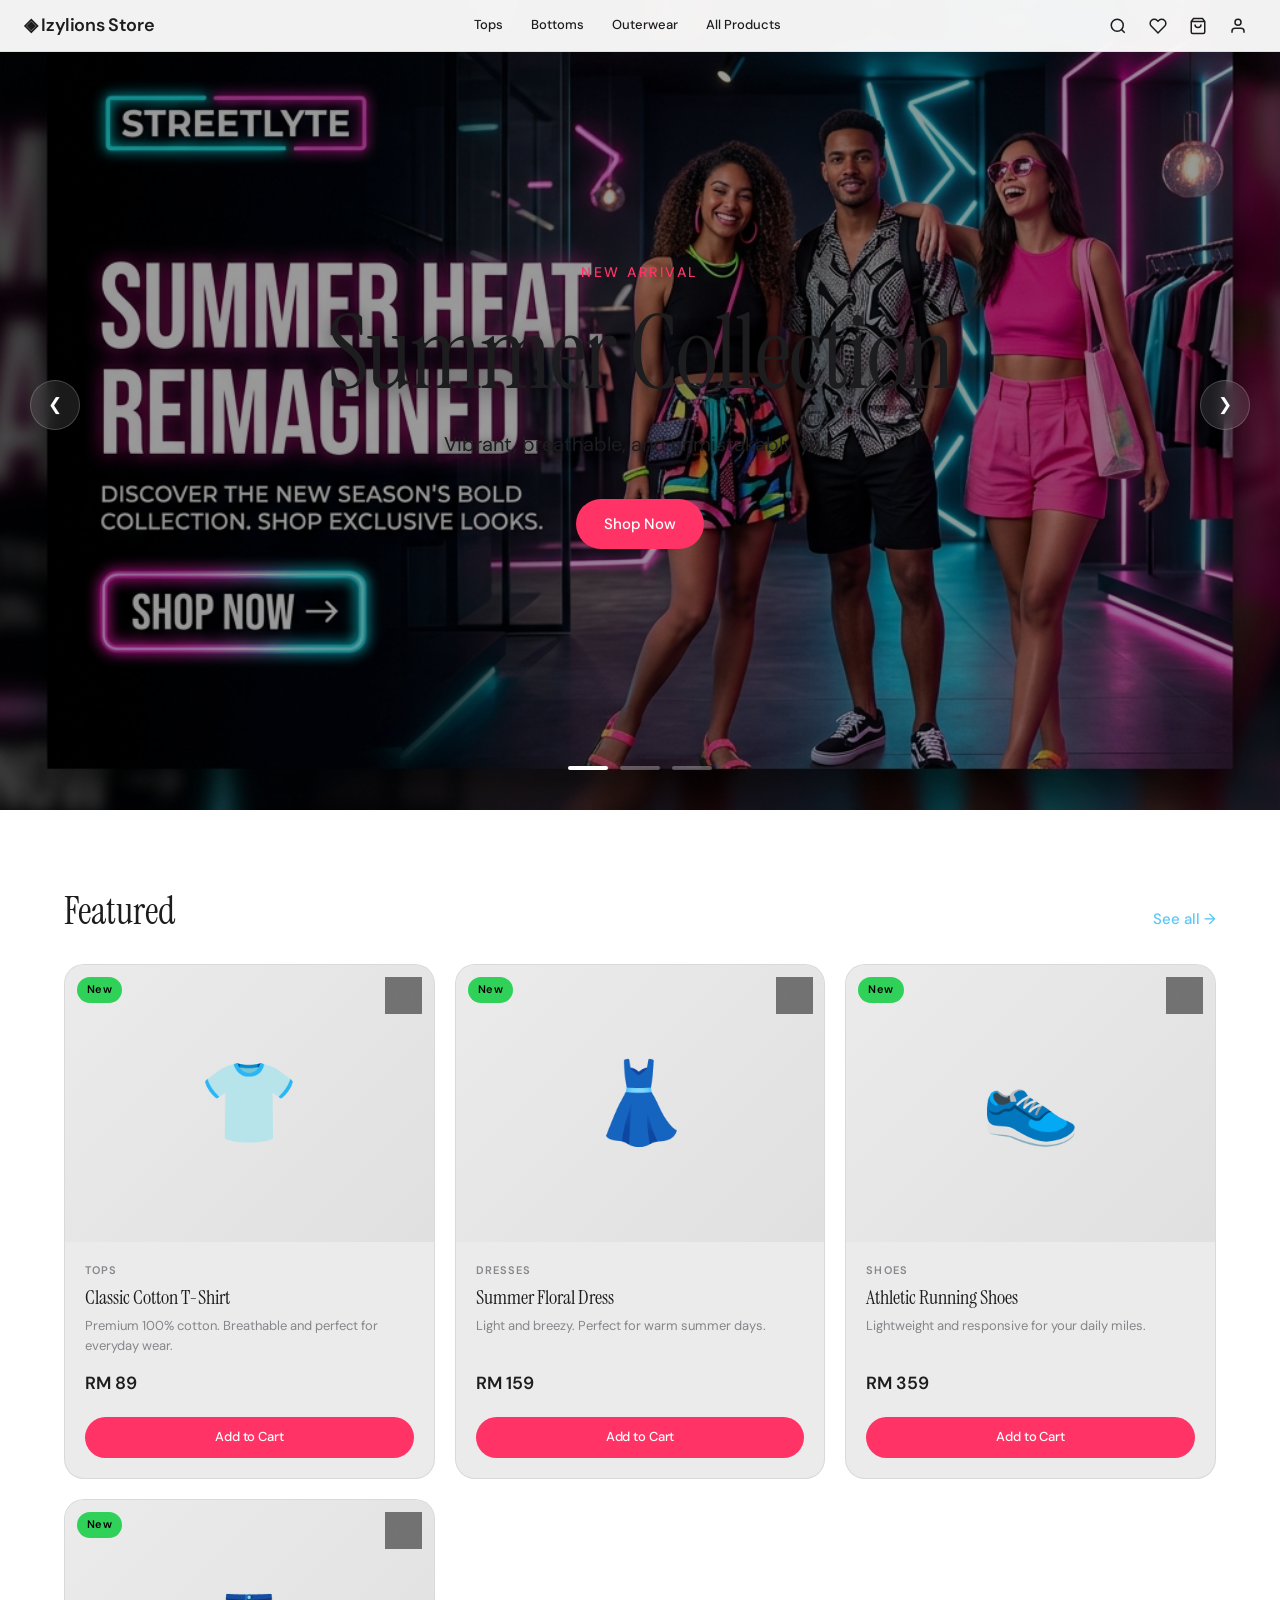
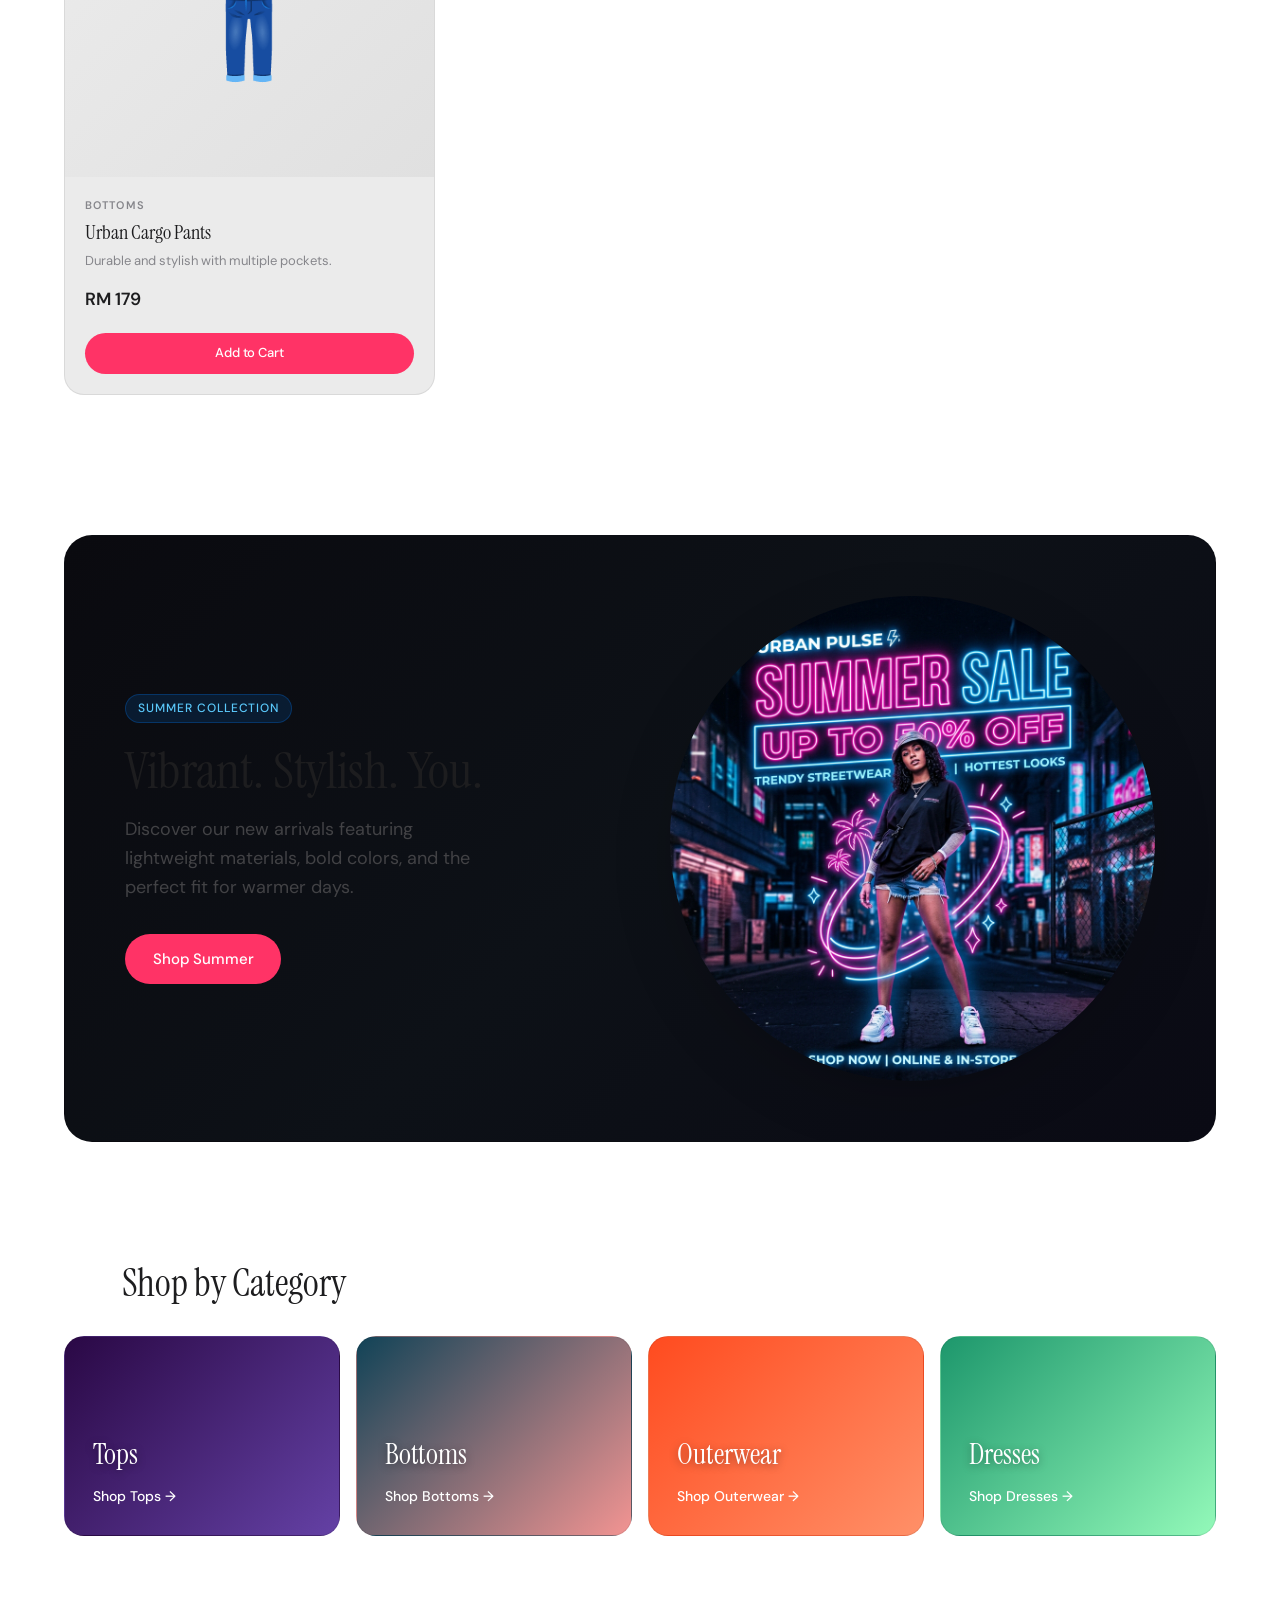
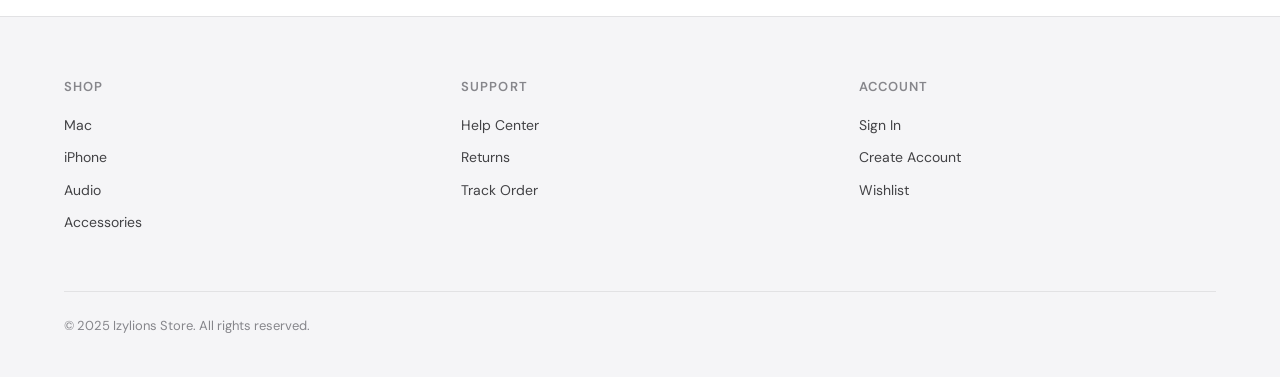
==== commit 489ced1b: "Change the image and slide show url" ====
--- a/index.html
+++ b/index.html
@@ -84,7 +84,7 @@
     <div class="slides-container" id="heroSlidesContainer">
       
       <!-- Slide 1 -->
-      <div class="slide active">
+      <div class="slide active" onclick="window.location.href='pages/products.html?cat=tops'" style="cursor: pointer;">
         <div class="slide-bg" style="background: url('img/hero.png') no-repeat center center/cover;"></div>
         <div class="slide-content">
           <p class="slide-eyebrow">New Arrival</p>
@@ -95,7 +95,7 @@
       </div>
       
       <!-- Slide 2 -->
-      <div class="slide">
+      <div class="slide" onclick="window.location.href='pages/products.html?cat=outerwear'" style="cursor: pointer;">
         <div class="slide-bg" style="background: url('img/hero2.png') no-repeat center center/cover;"></div>
         <div class="slide-content">
           <p class="slide-eyebrow">Streetwear</p>
@@ -106,7 +106,7 @@
       </div>
 
       <!-- Slide 3 -->
-      <div class="slide">
+      <div class="slide" onclick="window.location.href='pages/products.html?cat=dresses'" style="cursor: pointer;">
         <div class="slide-bg" style="background: url('img/hero3.png') no-repeat center center/cover;"></div>
         <div class="slide-content">
           <p class="slide-eyebrow">Exclusive</p>
--- a/css/base.css
+++ b/css/base.css
@@ -6,26 +6,26 @@
 
 /* ---------- Design Tokens ---------- */
 :root {
-  --bg:         #000000;
-  --bg-2:       #0a0a0a;
-  --bg-3:       #111111;
-  --bg-4:       #1c1c1e;
-  --surface:    #1c1c1e;
-  --border:     rgba(255,255,255,0.08);
-  --border-md:  rgba(255,255,255,0.14);
-  --text-1:     #f5f5f7;
-  --text-2:     #a1a1a6;
-  --text-3:     #6e6e73;
+  --bg:         #ffffff;
+  --bg-2:       #f5f5f7;
+  --bg-3:       #ebebeb;
+  --bg-4:       #e0e0e0;
+  --surface:    #ffffff;
+  --border:     rgba(0,0,0,0.08);
+  --border-md:  rgba(0,0,0,0.14);
+  --text-1:     #1d1d1f;
+  --text-2:     #424245;
+  --text-3:     #86868b;
   --accent:     #ff3366;
   --accent-2:   #5ac8fa;
-  --accent-glow: rgba(255,51,102,0.35);
+  --accent-glow: rgba(255,51,102,0.25);
   --radius-sm:  8px;
   --radius-md:  14px;
   --radius-lg:  20px;
   --radius-xl:  28px;
-  --shadow-sm:  0 2px 12px rgba(0,0,0,0.4);
-  --shadow-md:  0 8px 32px rgba(0,0,0,0.6);
-  --shadow-lg:  0 20px 60px rgba(0,0,0,0.8);
+  --shadow-sm:  0 2px 12px rgba(0,0,0,0.06);
+  --shadow-md:  0 8px 32px rgba(0,0,0,0.1);
+  --shadow-lg:  0 20px 60px rgba(0,0,0,0.15);
   --font-display: 'Instrument Serif', Georgia, serif;
   --font-body:    'DM Sans', sans-serif;
   --ease-smooth: cubic-bezier(0.4, 0, 0.2, 1);
@@ -66,7 +66,7 @@
   gap: 8px;
   padding: 13px 28px;
   background: var(--accent);
-  color: #000;
+  color: #fff;
   border-radius: 980px;
   font-size: 15px;
   font-weight: 500;
@@ -74,7 +74,7 @@
   transition: all 0.25s var(--ease-smooth);
   white-space: nowrap;
 }
-.btn-primary:hover { background: #d0d0d5; transform: scale(1.02); }
+.btn-primary:hover { background: #e62254; transform: scale(1.02); }
 .btn-primary:active { transform: scale(0.98); }
 .btn-primary.full-width { width: 100%; }
 
@@ -106,7 +106,7 @@
   font-weight: 500;
   transition: all 0.2s var(--ease-smooth);
 }
-.btn-secondary:hover { background: var(--surface); border-color: rgba(255,255,255,0.25); }
+.btn-secondary:hover { background: var(--surface); border-color: rgba(0,0,0,0.25); }
 
 /* ---------- Section Headers ---------- */
 .section-header {
--- a/css/navbar.css
+++ b/css/navbar.css
@@ -13,14 +13,14 @@
   justify-content: space-between;
   padding: 0 24px;
   height: 52px;
-  background: rgba(0, 0, 0, 0.72);
+  background: rgba(255, 255, 255, 0.85);
   backdrop-filter: saturate(180%) blur(20px);
   -webkit-backdrop-filter: saturate(180%) blur(20px);
   border-bottom: 1px solid transparent;
   transition: background 0.4s ease, border-color 0.4s ease;
 }
 .navbar.scrolled {
-  background: rgba(22, 22, 23, 0.85);
+  background: rgba(255, 255, 255, 0.95);
   border-bottom-color: var(--border);
 }
 
@@ -48,13 +48,13 @@
   display: block;
   padding: 8px 12px;
   font-size: 13px;
-  font-weight: 400;
+  font-weight: 500;
   color: var(--text-1);
   border-radius: var(--radius-sm);
   transition: background 0.2s, color 0.2s;
   white-space: nowrap;
 }
-.nav-links > li > a:hover { background: rgba(255,255,255,0.08); }
+.nav-links > li > a:hover { background: rgba(0,0,0,0.06); }
 
 /* Dropdown */
 .dropdown {
@@ -62,7 +62,7 @@
   top: calc(100% + 8px);
   left: 50%;
   transform: translateX(-50%) translateY(-8px);
-  background: rgba(28, 28, 30, 0.96);
+  background: rgba(255, 255, 255, 0.98);
   backdrop-filter: saturate(180%) blur(28px);
   -webkit-backdrop-filter: saturate(180%) blur(28px);
   border: 1px solid var(--border-md);
@@ -116,7 +116,7 @@
   transition: background 0.2s, color 0.2s;
   position: relative;
 }
-.nav-icon-btn:hover { background: rgba(255,255,255,0.1); }
+.nav-icon-btn:hover { background: rgba(0,0,0,0.06); }
 .nav-icon-btn svg { pointer-events: none; }
 
 /* Cart badge */
@@ -164,7 +164,7 @@
 .mobile-nav {
   position: fixed;
   inset: 52px 0 0;
-  background: rgba(0,0,0,0.97);
+  background: rgba(255,255,255,0.97);
   backdrop-filter: blur(20px);
   z-index: 190;
   padding: 32px 24px;
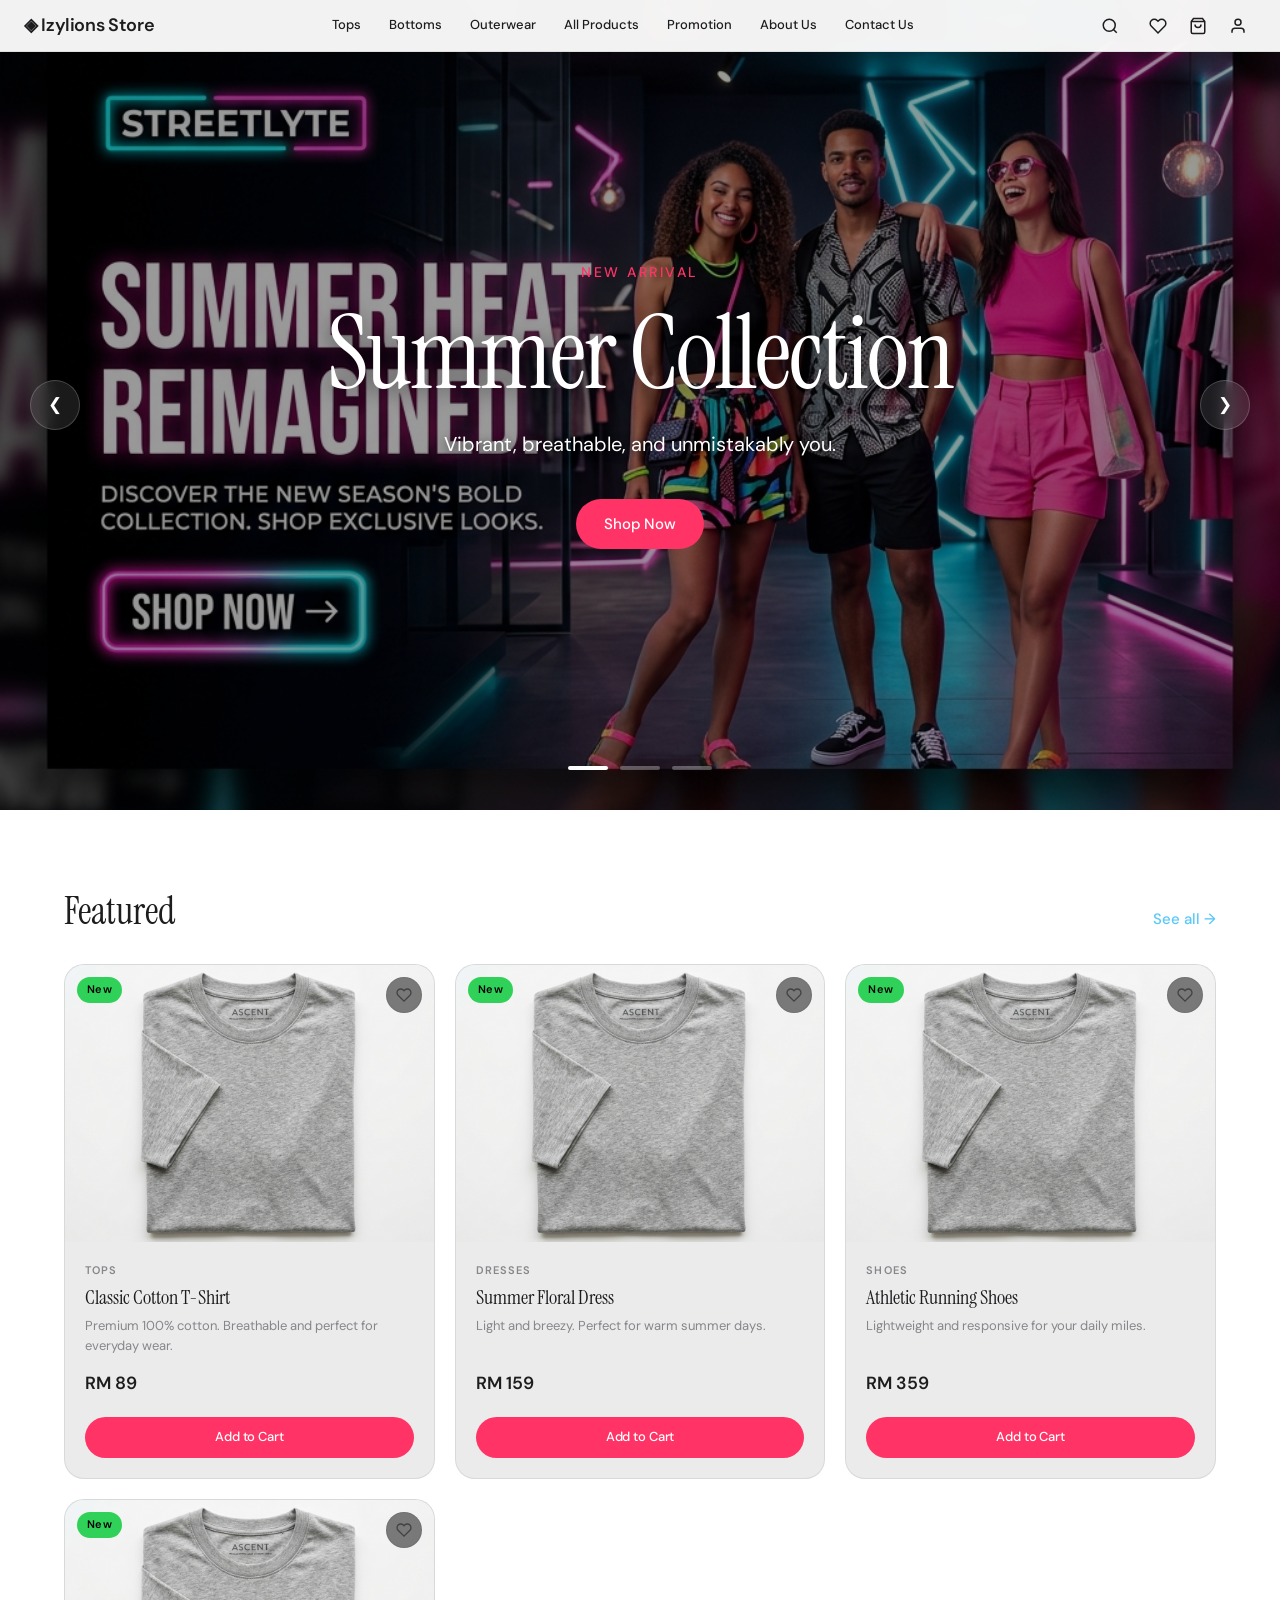
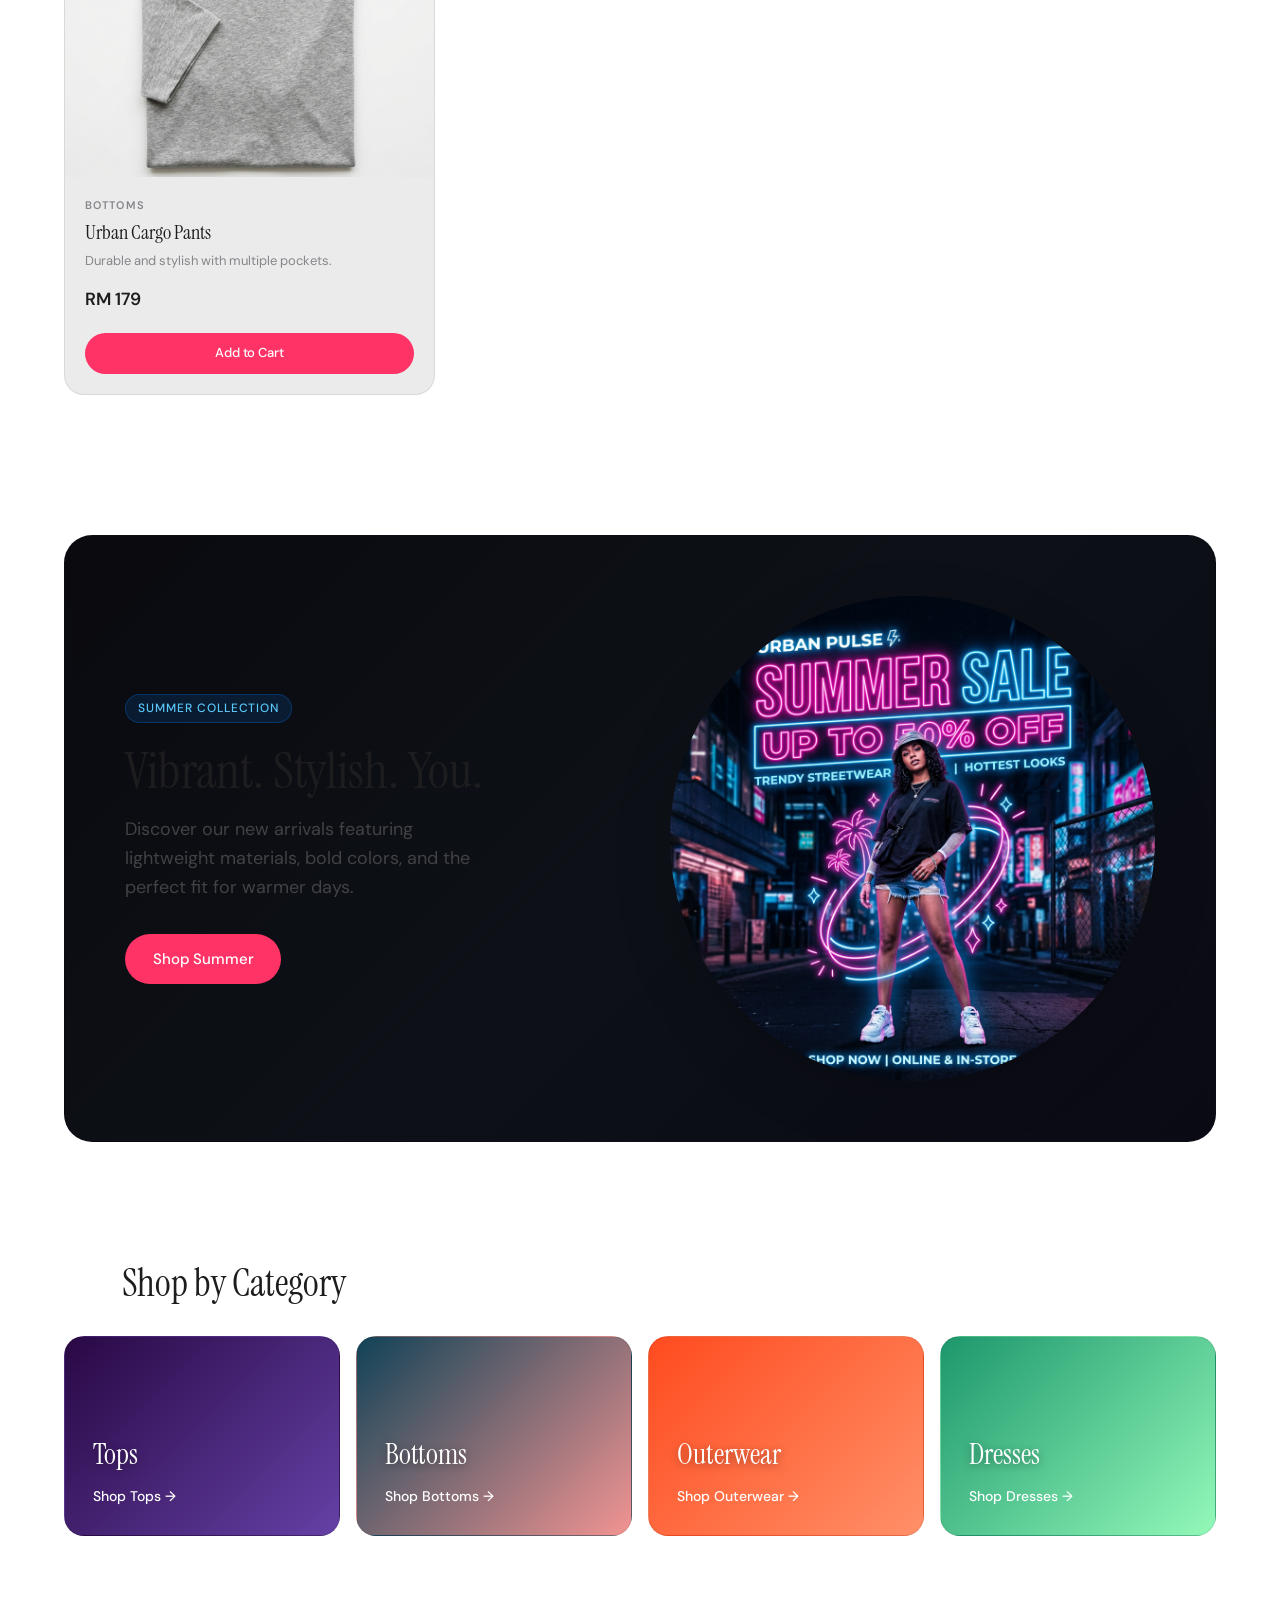
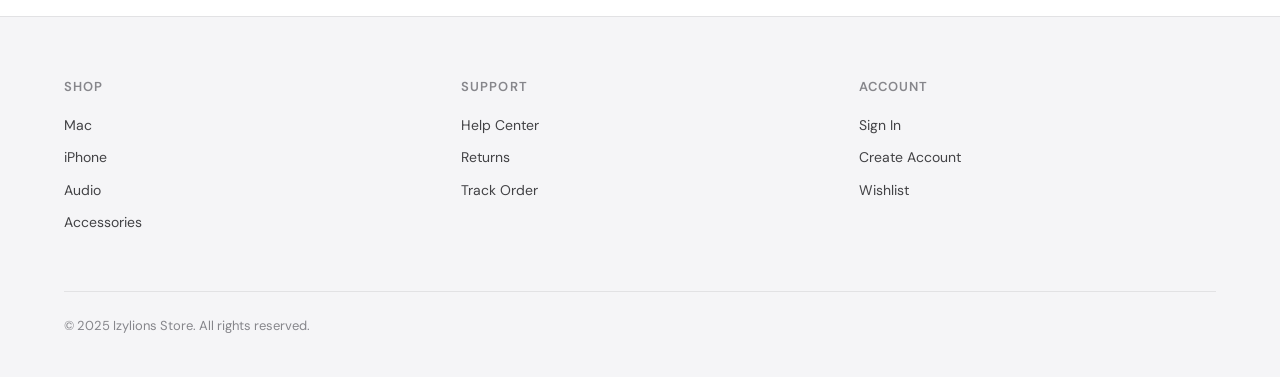
==== commit c1c4de5a: "redesign the search and top bar" ====
--- a/index.html
+++ b/index.html
@@ -61,11 +61,18 @@
         </div>
       </li>
       <li><a href="pages/products.html">All Products</a></li>
+      <li><a href="#">Promotion</a></li>
+      <li><a href="#">About Us</a></li>
+      <li><a href="#">Contact Us</a></li>
     </ul>
     <div class="nav-actions">
-      <button class="nav-icon-btn" id="searchBtn" title="Search">
-        <svg width="18" height="18" viewBox="0 0 24 24" fill="none" stroke="currentColor" stroke-width="2"><circle cx="11" cy="11" r="8"/><path d="m21 21-4.35-4.35"/></svg>
-      </button>
+      <div class="inline-search-container" id="inlineSearchContainer">
+        <input type="text" class="inline-search-input" id="inlineSearchInput" placeholder="Search..." autocomplete="off">
+        <div class="inline-search-results" id="inlineSearchResults"></div>
+        <button class="nav-icon-btn" id="searchBtn" title="Search">
+          <svg width="18" height="18" viewBox="0 0 24 24" fill="none" stroke="currentColor" stroke-width="2"><circle cx="11" cy="11" r="8"/><path d="m21 21-4.35-4.35"/></svg>
+        </button>
+      </div>
       <button class="nav-icon-btn" id="wishlistNavBtn" title="Wishlist">
         <svg width="18" height="18" viewBox="0 0 24 24" fill="none" stroke="currentColor" stroke-width="2"><path d="M20.84 4.61a5.5 5.5 0 0 0-7.78 0L12 5.67l-1.06-1.06a5.5 5.5 0 0 0-7.78 7.78l1.06 1.06L12 21.23l7.78-7.78 1.06-1.06a5.5 5.5 0 0 0 0-7.78z"/></svg>
       </button>
--- a/css/navbar.css
+++ b/css/navbar.css
@@ -186,3 +186,56 @@
   .nav-links     { display: none; }
   .nav-hamburger { display: flex; }
 }
+
+/* Inline Search */
+.inline-search-container {
+  display: flex;
+  align-items: center;
+  position: relative;
+  margin-right: 8px;
+}
+.inline-search-input {
+  width: 0;
+  opacity: 0;
+  padding: 0;
+  border: none;
+  background: rgba(0,0,0,0.04);
+  color: var(--text-1);
+  font-size: 14px;
+  border-radius: 980px;
+  transition: all 0.3s var(--ease-smooth);
+  pointer-events: none;
+}
+.inline-search-input:focus {
+  outline: none;
+  box-shadow: 0 0 0 2px var(--accent-2);
+}
+.inline-search-container.active .inline-search-input {
+  width: 200px;
+  opacity: 1;
+  padding: 6px 16px;
+  pointer-events: all;
+  margin-right: 8px;
+}
+.inline-search-results {
+  position: absolute;
+  top: calc(100% + 12px);
+  right: 0;
+  width: 300px;
+  background: rgba(255, 255, 255, 0.98);
+  backdrop-filter: blur(20px);
+  border: 1px solid var(--border-md);
+  border-radius: var(--radius-md);
+  box-shadow: var(--shadow-lg);
+  padding: 8px;
+  display: none;
+  flex-direction: column;
+  gap: 4px;
+  z-index: 200;
+  max-height: 400px;
+  overflow-y: auto;
+}
+.inline-search-container.active .inline-search-results {
+  display: flex;
+}
+
--- a/css/hero.css
+++ b/css/hero.css
@@ -81,14 +81,14 @@
   font-weight: 400;
   line-height: 1;
   letter-spacing: -0.02em;
-  color: var(--text-1);
+  color: #ffffff;
   margin-bottom: 24px;
   text-shadow: 0 4px 20px rgba(0,0,0,0.6);
 }
 
 .slide-subtitle {
   font-size: clamp(1rem, 2vw, 1.25rem);
-  color: var(--text-1);
+  color: #ffffff;
   margin: 0 auto 40px;
   line-height: 1.5;
   text-shadow: 0 2px 10px rgba(0,0,0,0.8);
--- a/css/products.css
+++ b/css/products.css
@@ -178,7 +178,7 @@
 .search-overlay {
   position: fixed;
   inset: 0;
-  background: rgba(0,0,0,0.85);
+  background: rgba(255,255,255,0.95);
   backdrop-filter: blur(20px);
   z-index: 300;
   display: flex;
@@ -198,7 +198,7 @@
 }
 .search-input-wrap input {
   width: 100%;
-  background: rgba(255,255,255,0.06);
+  background: rgba(0,0,0,0.04);
   border: 1px solid var(--border-md);
   border-radius: var(--radius-md);
   padding: 20px 56px 20px 20px;
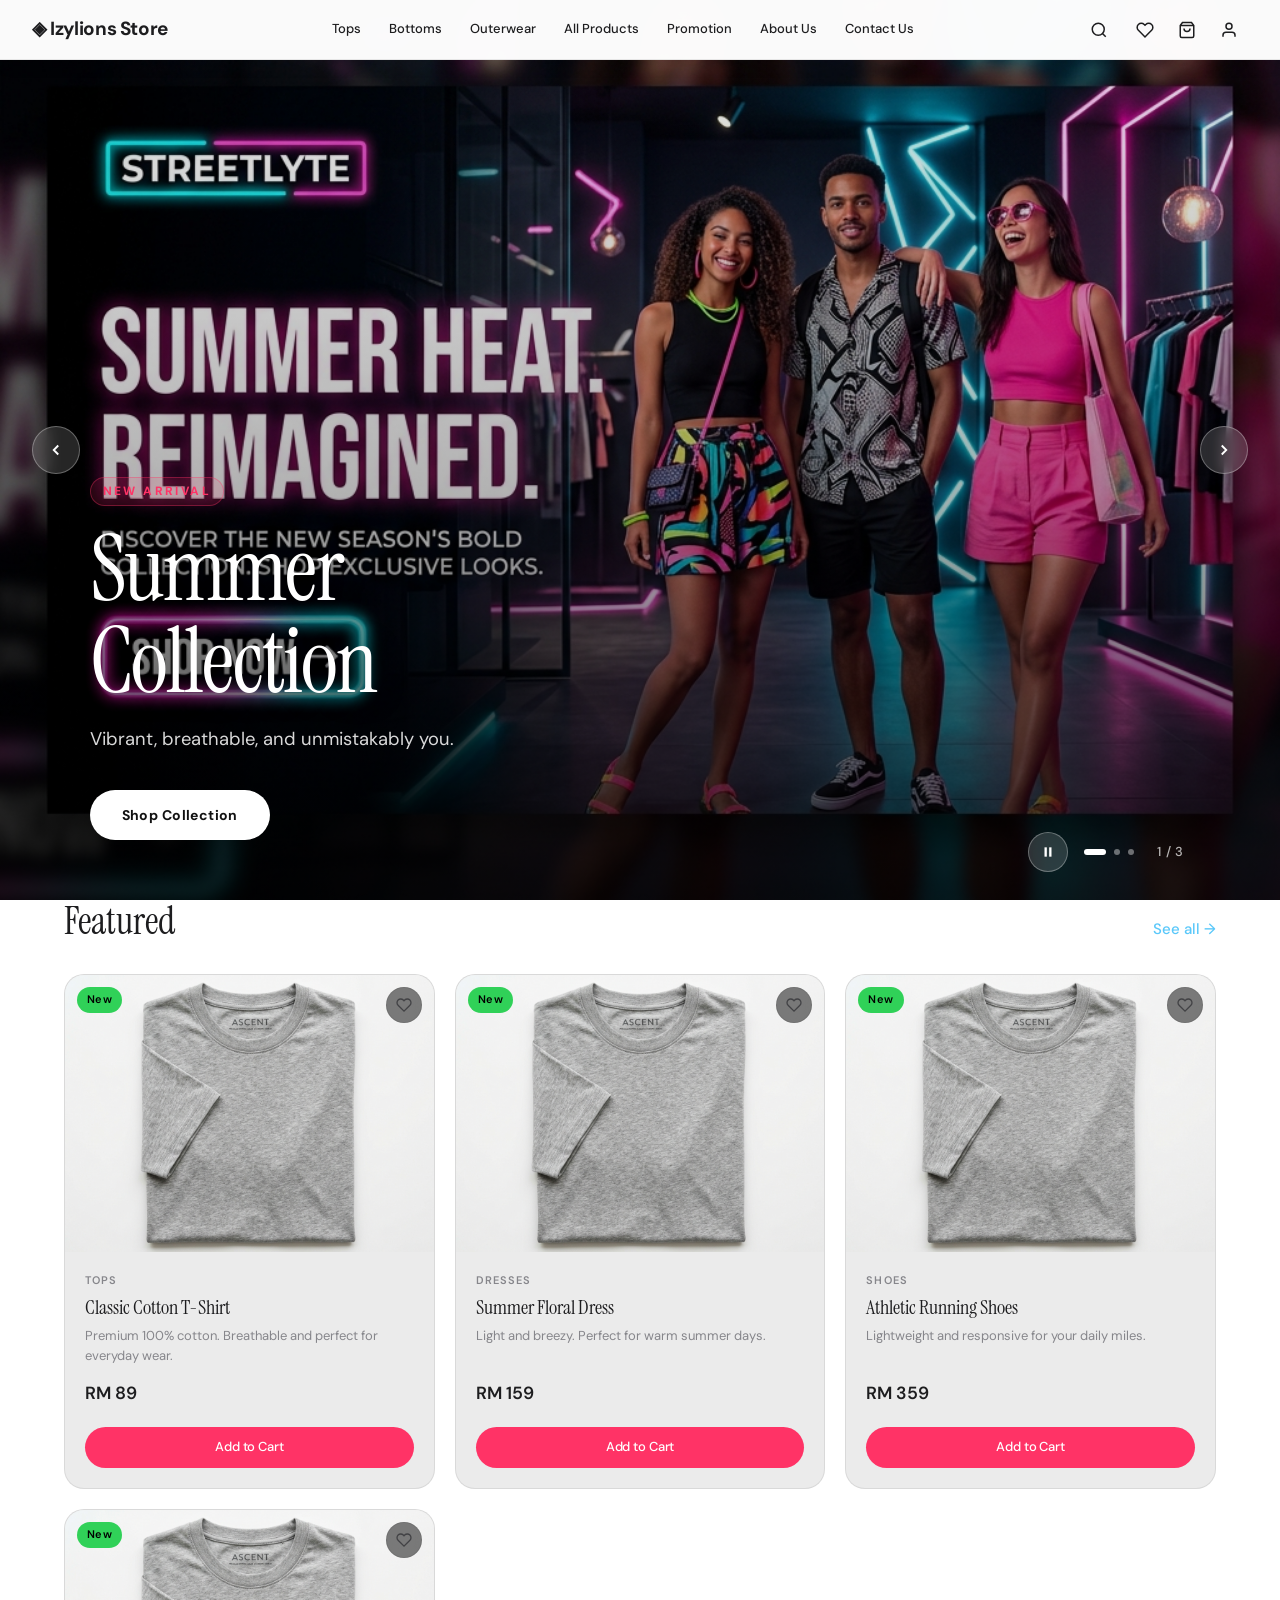
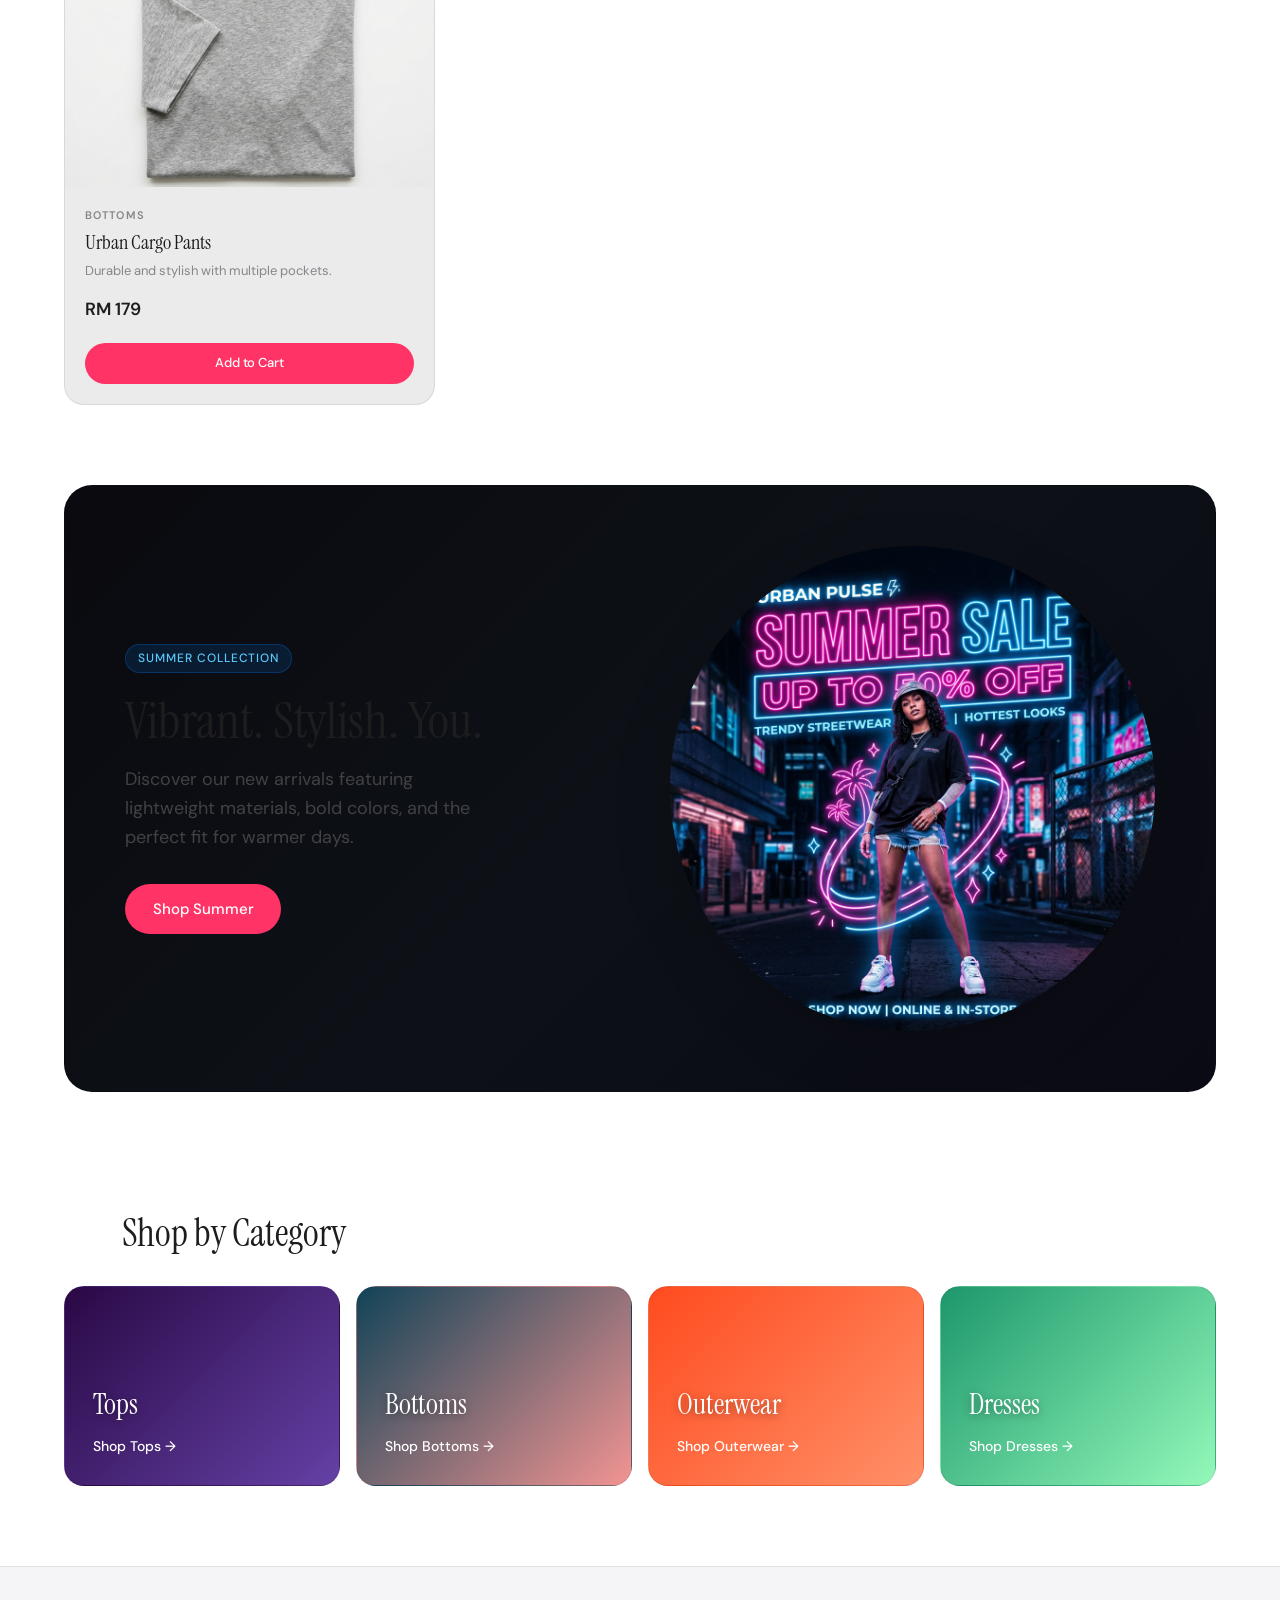
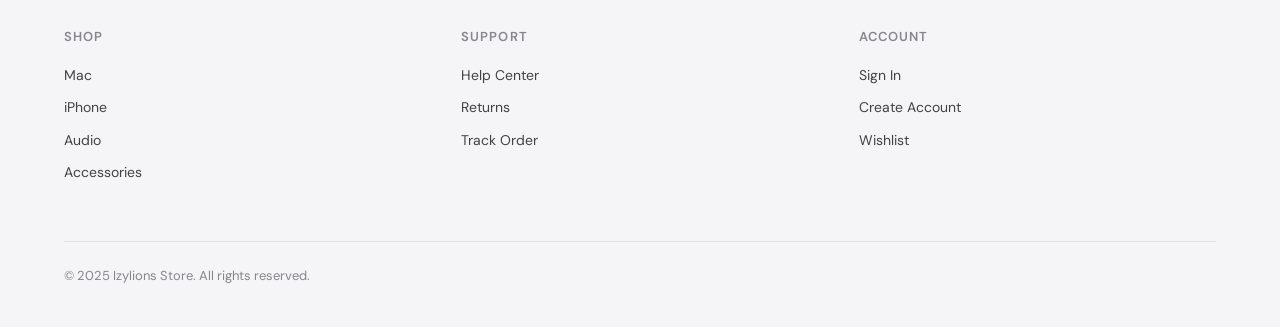
==== commit 02a91f04: "Major changes overhaul -change the slideshow type -change the search button type -add checkout pages" ====
--- a/index.html
+++ b/index.html
@@ -86,54 +86,87 @@
     </div>
   </nav>
 
-  <!-- ===== HERO SLIDESHOW ===== -->
-  <section class="hero-slideshow">
+  <!-- ===== HERO SLIDESHOW (Nike-style) ===== -->
+  <section class="hero-slideshow" id="heroSlideshow">
     <div class="slides-container" id="heroSlidesContainer">
-      
-      <!-- Slide 1 -->
-      <div class="slide active" onclick="window.location.href='pages/products.html?cat=tops'" style="cursor: pointer;">
-        <div class="slide-bg" style="background: url('img/hero.png') no-repeat center center/cover;"></div>
+
+      <!-- Slide 1: Image — Summer Collection → Tops -->
+      <div class="slide active" data-link="pages/products.html?cat=tops">
+        <div class="slide-bg" style="background: url('img/hero.png') center center/cover no-repeat;"></div>
         <div class="slide-content">
           <p class="slide-eyebrow">New Arrival</p>
-          <h1 class="slide-title">Summer Collection</h1>
+          <h1 class="slide-title">Summer<br>Collection</h1>
           <p class="slide-subtitle">Vibrant, breathable, and unmistakably you.</p>
-          <a href="pages/products.html?cat=tops" class="btn-primary">Shop Now</a>
-        </div>
-      </div>
-      
-      <!-- Slide 2 -->
-      <div class="slide" onclick="window.location.href='pages/products.html?cat=outerwear'" style="cursor: pointer;">
-        <div class="slide-bg" style="background: url('img/hero2.png') no-repeat center center/cover;"></div>
+          <div class="slide-ctas">
+            <a href="pages/products.html?cat=tops" class="slide-cta-shop">Shop Collection</a>
+          </div>
+        </div>
+      </div>
+
+      <!-- Slide 2: Video — Urban Edge → Outerwear -->
+      <div class="slide" data-link="pages/products.html?cat=outerwear">
+        <!-- Fallback image shown while video loads or if no video file -->
+        <div class="slide-bg" style="background: url('img/hero2.png') center center/cover no-repeat;"></div>
+        <!-- Uncomment and set src when you have a video file:
+        <video class="slide-video" id="slideVideo2" loop muted playsinline preload="none"
+               poster="img/hero2.png">
+          <source src="img/promo-video.mp4" type="video/mp4">
+        </video>
+        -->
         <div class="slide-content">
           <p class="slide-eyebrow">Streetwear</p>
-          <h1 class="slide-title">Urban Edge</h1>
+          <h1 class="slide-title">Urban<br>Edge</h1>
           <p class="slide-subtitle">Elevate your street style with our new denim lineup.</p>
-          <a href="pages/products.html?cat=outerwear" class="btn-primary">Shop Denim</a>
-        </div>
-      </div>
-
-      <!-- Slide 3 -->
-      <div class="slide" onclick="window.location.href='pages/products.html?cat=dresses'" style="cursor: pointer;">
-        <div class="slide-bg" style="background: url('img/hero3.png') no-repeat center center/cover;"></div>
+          <div class="slide-ctas">
+            <a href="pages/products.html?cat=outerwear" class="slide-cta-shop">Shop Outerwear</a>
+            <button class="slide-cta-play" onclick="window.location.href='pages/products.html?cat=outerwear'">
+              <span class="play-icon">
+                <svg width="10" height="12" viewBox="0 0 10 12" fill="#111"><polygon points="0,0 10,6 0,12"/></svg>
+              </span>
+              Watch Film
+            </button>
+          </div>
+        </div>
+      </div>
+
+      <!-- Slide 3: Image — Evening Elegance → Dresses -->
+      <div class="slide" data-link="pages/products.html?cat=dresses">
+        <div class="slide-bg" style="background: url('img/hero3.png') center center/cover no-repeat;"></div>
         <div class="slide-content">
           <p class="slide-eyebrow">Exclusive</p>
-          <h1 class="slide-title">Evening Elegance</h1>
+          <h1 class="slide-title">Evening<br>Elegance</h1>
           <p class="slide-subtitle">Make an entrance. Stand out effortlessly.</p>
-          <a href="pages/products.html?cat=dresses" class="btn-primary">Shop Dresses</a>
-        </div>
-      </div>
-
-    </div>
-
-    <!-- Slideshow Controls -->
-    <button class="slide-btn prev" id="slidePrev">❮</button>
-    <button class="slide-btn next" id="slideNext">❯</button>
-    <div class="slide-dots" id="slideDots">
-      <span class="dot active" data-index="0"></span>
-      <span class="dot" data-index="1"></span>
-      <span class="dot" data-index="2"></span>
+          <div class="slide-ctas">
+            <a href="pages/products.html?cat=dresses" class="slide-cta-shop">Shop Dresses</a>
+          </div>
+        </div>
+      </div>
+
+    </div>
+
+    <!-- Prev / Next arrows -->
+    <button class="slide-btn prev" id="slidePrev" aria-label="Previous slide">
+      <svg width="18" height="18" viewBox="0 0 24 24" fill="none" stroke="currentColor" stroke-width="2.5"><polyline points="15 18 9 12 15 6"/></svg>
+    </button>
+    <button class="slide-btn next" id="slideNext" aria-label="Next slide">
+      <svg width="18" height="18" viewBox="0 0 24 24" fill="none" stroke="currentColor" stroke-width="2.5"><polyline points="9 18 15 12 9 6"/></svg>
+    </button>
+
+    <!-- Bottom controls: pause + dots + counter -->
+    <div class="hero-controls">
+      <button class="pause-btn" id="slidePauseBtn" aria-label="Pause slideshow">
+        <svg id="pauseIcon" width="14" height="14" viewBox="0 0 24 24" fill="currentColor"><rect x="6" y="4" width="4" height="16"/><rect x="14" y="4" width="4" height="16"/></svg>
+        <svg id="playIcon" width="14" height="14" viewBox="0 0 24 24" fill="currentColor" style="display:none;"><polygon points="5,3 19,12 5,21"/></svg>
+      </button>
+      <div class="slide-dots" id="slideDots">
+        <button class="dot active" data-index="0" aria-label="Slide 1"></button>
+        <button class="dot" data-index="1" aria-label="Slide 2"></button>
+        <button class="dot" data-index="2" aria-label="Slide 3"></button>
+      </div>
+      <span class="slide-counter" id="slideCounter">1 / 3</span>
     </div>
   </section>
+
 
   <!-- ===== FEATURED PRODUCTS (feature/ui-base + feature/cart + feature/wishlist) ===== -->
   <section class="featured-section" id="featured">
--- a/css/navbar.css
+++ b/css/navbar.css
@@ -1,80 +1,104 @@
 /* ================================================
-   css/navbar.css  — feature/navbar
-   Apple-style navbar: transparent → frosted glass
-   on scroll, with mega-dropdown menus
+   css/navbar.css — Nike-style Navbar
+   Fixed, frosted-glass, functional dropdowns
    ================================================ */
 
 .navbar {
   position: fixed;
   top: 0; left: 0; right: 0;
-  z-index: 200;
+  z-index: 500;
   display: flex;
   align-items: center;
   justify-content: space-between;
-  padding: 0 24px;
-  height: 52px;
-  background: rgba(255, 255, 255, 0.85);
-  backdrop-filter: saturate(180%) blur(20px);
-  -webkit-backdrop-filter: saturate(180%) blur(20px);
-  border-bottom: 1px solid transparent;
-  transition: background 0.4s ease, border-color 0.4s ease;
+  padding: 0 32px;
+  height: 60px;
+  background: rgba(255, 255, 255, 0.92);
+  backdrop-filter: saturate(200%) blur(24px);
+  -webkit-backdrop-filter: saturate(200%) blur(24px);
+  border-bottom: 1px solid var(--border);
+  transition: background 0.3s ease, box-shadow 0.3s ease;
 }
 .navbar.scrolled {
-  background: rgba(255, 255, 255, 0.95);
-  border-bottom-color: var(--border);
+  background: rgba(255, 255, 255, 0.98);
+  box-shadow: 0 2px 20px rgba(0,0,0,0.08);
 }
 
 /* Logo */
 .nav-logo a {
   font-family: var(--font-body);
-  font-size: 18px;
-  font-weight: 600;
+  font-size: 19px;
+  font-weight: 700;
   letter-spacing: -0.02em;
   color: var(--text-1);
   transition: opacity 0.2s;
 }
-.nav-logo a:hover { opacity: 0.7; }
+.nav-logo a:hover { opacity: 0.65; }
 
 /* Nav Links */
 .nav-links {
   display: flex;
-  align-items: center;
-  gap: 4px;
+  align-items: stretch;
+  gap: 0;
+  height: 100%;
 }
 .nav-links > li {
   position: relative;
+  display: flex;
+  align-items: center;
 }
 .nav-links > li > a {
-  display: block;
-  padding: 8px 12px;
+  display: flex;
+  align-items: center;
+  height: 60px;
+  padding: 0 14px;
   font-size: 13px;
   font-weight: 500;
   color: var(--text-1);
-  border-radius: var(--radius-sm);
-  transition: background 0.2s, color 0.2s;
+  transition: color 0.15s;
   white-space: nowrap;
-}
-.nav-links > li > a:hover { background: rgba(0,0,0,0.06); }
-
-/* Dropdown */
+  position: relative;
+}
+.nav-links > li > a::after {
+  content: '';
+  position: absolute;
+  bottom: 0; left: 14px; right: 14px;
+  height: 2px;
+  background: var(--accent);
+  transform: scaleX(0);
+  transition: transform 0.2s ease;
+}
+.nav-links > li > a:hover { color: var(--accent); }
+.nav-links > li > a:hover::after { transform: scaleX(1); }
+.nav-links > li.has-dropdown > a:hover { color: var(--text-1); }
+.nav-links > li.has-dropdown > a:hover::after { transform: scaleX(0); }
+
+/* ---- Dropdown — FIXED hover gap ---- */
 .dropdown {
   position: absolute;
-  top: calc(100% + 8px);
+  top: 60px; /* flush with navbar bottom */
   left: 50%;
-  transform: translateX(-50%) translateY(-8px);
-  background: rgba(255, 255, 255, 0.98);
-  backdrop-filter: saturate(180%) blur(28px);
-  -webkit-backdrop-filter: saturate(180%) blur(28px);
+  transform: translateX(-50%) translateY(-4px);
+  background: rgba(255, 255, 255, 0.99);
   border: 1px solid var(--border-md);
   border-radius: var(--radius-lg);
-  padding: 24px;
+  padding: 28px 32px;
   display: flex;
   gap: 48px;
-  min-width: 320px;
+  min-width: 340px;
   opacity: 0;
   pointer-events: none;
-  box-shadow: var(--shadow-lg);
-  transition: opacity 0.25s var(--ease-smooth), transform 0.25s var(--ease-smooth);
+  box-shadow: 0 16px 48px rgba(0,0,0,0.12);
+  transition: opacity 0.2s ease, transform 0.2s ease;
+  /* bridge the gap — extend clickable area */
+  margin-top: 0;
+}
+/* pseudo-element bridge so hover doesn't break on gap */
+.has-dropdown::before {
+  content: '';
+  position: absolute;
+  bottom: -8px; left: 0; right: 0;
+  height: 8px;
+  display: block;
 }
 .has-dropdown:hover .dropdown {
   opacity: 1;
@@ -83,21 +107,22 @@
 }
 .dropdown-col h4 {
   font-size: 11px;
-  font-weight: 600;
+  font-weight: 700;
   text-transform: uppercase;
-  letter-spacing: 0.08em;
+  letter-spacing: 0.1em;
   color: var(--text-3);
-  margin-bottom: 12px;
+  margin-bottom: 14px;
   font-family: var(--font-body);
 }
 .dropdown-col a {
   display: block;
   font-size: 14px;
+  font-weight: 500;
   color: var(--text-2);
-  padding: 6px 0;
-  transition: color 0.2s;
-}
-.dropdown-col a:hover { color: var(--text-1); }
+  padding: 7px 0;
+  transition: color 0.15s;
+}
+.dropdown-col a:hover { color: var(--accent); }
 
 /* Nav Actions */
 .nav-actions {
@@ -109,11 +134,11 @@
   display: flex;
   align-items: center;
   justify-content: center;
-  width: 36px;
-  height: 36px;
+  width: 38px;
+  height: 38px;
   border-radius: 50%;
   color: var(--text-1);
-  transition: background 0.2s, color 0.2s;
+  transition: background 0.15s, color 0.15s;
   position: relative;
 }
 .nav-icon-btn:hover { background: rgba(0,0,0,0.06); }
@@ -125,7 +150,7 @@
   top: 2px; right: 2px;
   min-width: 16px;
   height: 16px;
-  background: var(--accent-2);
+  background: var(--accent);
   color: #fff;
   font-size: 10px;
   font-weight: 700;
@@ -139,12 +164,9 @@
   transform: scale(0.5);
   transition: opacity 0.2s, transform 0.2s var(--ease-spring);
 }
-.cart-badge.has-items {
-  opacity: 1;
-  transform: scale(1);
-}
-
-/* Mobile hamburger (hidden by default) */
+.cart-badge.has-items { opacity: 1; transform: scale(1); }
+
+/* Mobile hamburger */
 .nav-hamburger {
   display: none;
   flex-direction: column;
@@ -163,10 +185,10 @@
 /* Mobile nav drawer */
 .mobile-nav {
   position: fixed;
-  inset: 52px 0 0;
-  background: rgba(255,255,255,0.97);
+  inset: 60px 0 0;
+  background: rgba(255,255,255,0.98);
   backdrop-filter: blur(20px);
-  z-index: 190;
+  z-index: 400;
   padding: 32px 24px;
   transform: translateX(100%);
   transition: transform 0.4s var(--ease-smooth);
@@ -182,60 +204,61 @@
   border-bottom: 1px solid var(--border);
 }
 
-@media (max-width: 768px) {
-  .nav-links     { display: none; }
-  .nav-hamburger { display: flex; }
-}
-
-/* Inline Search */
+/* ---- Inline Search ---- */
 .inline-search-container {
   display: flex;
   align-items: center;
   position: relative;
-  margin-right: 8px;
+  margin-right: 4px;
 }
 .inline-search-input {
   width: 0;
   opacity: 0;
   padding: 0;
-  border: none;
+  border: 1.5px solid transparent;
   background: rgba(0,0,0,0.04);
   color: var(--text-1);
   font-size: 14px;
+  font-family: var(--font-body);
   border-radius: 980px;
   transition: all 0.3s var(--ease-smooth);
   pointer-events: none;
+  outline: none;
+}
+.inline-search-input::placeholder { color: var(--text-3); }
+.inline-search-container.active .inline-search-input {
+  width: 210px;
+  opacity: 1;
+  padding: 7px 18px;
+  pointer-events: all;
+  border-color: var(--border-md);
+  margin-right: 6px;
 }
 .inline-search-input:focus {
-  outline: none;
-  box-shadow: 0 0 0 2px var(--accent-2);
-}
-.inline-search-container.active .inline-search-input {
-  width: 200px;
-  opacity: 1;
-  padding: 6px 16px;
-  pointer-events: all;
-  margin-right: 8px;
+  border-color: var(--accent-2) !important;
 }
 .inline-search-results {
   position: absolute;
-  top: calc(100% + 12px);
+  top: calc(100% + 14px);
   right: 0;
-  width: 300px;
-  background: rgba(255, 255, 255, 0.98);
-  backdrop-filter: blur(20px);
+  width: 320px;
+  background: #ffffff;
   border: 1px solid var(--border-md);
   border-radius: var(--radius-md);
-  box-shadow: var(--shadow-lg);
-  padding: 8px;
+  box-shadow: 0 12px 48px rgba(0,0,0,0.12);
+  padding: 10px;
   display: none;
   flex-direction: column;
-  gap: 4px;
-  z-index: 200;
-  max-height: 400px;
+  gap: 2px;
+  z-index: 600;
+  max-height: 420px;
   overflow-y: auto;
 }
 .inline-search-container.active .inline-search-results {
   display: flex;
 }
 
+@media (max-width: 900px) {
+  .nav-links { display: none; }
+  .nav-hamburger { display: flex; }
+}
--- a/css/hero.css
+++ b/css/hero.css
@@ -1,18 +1,18 @@
 /* ================================================
-   css/hero.css  — feature/ui-base
-   Hero Slideshow Section
+   css/hero.css — Nike-style Hero Slideshow
+   Full-screen slides with video, pause, shop CTAs
    ================================================ */
 
 .hero-slideshow {
   position: relative;
-  height: 90vh;
+  width: 100%;
+  height: 100vh;
   min-height: 600px;
   overflow: hidden;
-  display: flex;
-  align-items: center;
-  justify-content: center;
-}
-
+  background: #111;
+}
+
+/* ---- Slides Container ---- */
 .slides-container {
   position: absolute;
   inset: 0;
@@ -25,10 +25,12 @@
   inset: 0;
   opacity: 0;
   visibility: hidden;
-  transition: opacity 1.2s var(--ease-smooth), visibility 1.2s;
-  display: flex;
-  align-items: center;
-  justify-content: center;
+  transition: opacity 0.9s cubic-bezier(0.4, 0, 0.2, 1),
+              visibility 0.9s;
+  display: flex;
+  align-items: flex-end;
+  justify-content: flex-start;
+  cursor: pointer;
 }
 
 .slide.active {
@@ -37,120 +39,247 @@
   z-index: 2;
 }
 
+/* ---- Slide Background (Image) ---- */
 .slide-bg {
   position: absolute;
   inset: 0;
   z-index: 1;
-  filter: brightness(0.6);
-  transform: scale(1.05);
-  transition: transform 6s ease-out;
-}
-
+  transform: scale(1.04);
+  transition: transform 7s ease-out;
+  background-size: cover !important;
+  background-position: center !important;
+}
 .slide.active .slide-bg {
   transform: scale(1);
 }
 
+/* ---- Slide Video Background ---- */
+.slide-video {
+  position: absolute;
+  inset: 0;
+  z-index: 1;
+  width: 100%;
+  height: 100%;
+  object-fit: cover;
+  transform: scale(1.04);
+  transition: transform 7s ease-out;
+}
+.slide.active .slide-video {
+  transform: scale(1);
+}
+
+/* ---- Dark gradient at bottom for text legibility ---- */
+.slide::after {
+  content: '';
+  position: absolute;
+  inset: 0;
+  z-index: 2;
+  background: linear-gradient(
+    to top,
+    rgba(0,0,0,0.75) 0%,
+    rgba(0,0,0,0.3) 45%,
+    rgba(0,0,0,0.08) 100%
+  );
+  pointer-events: none;
+}
+
+/* ---- Slide Content (Nike-style: bottom-left) ---- */
 .slide-content {
   position: relative;
-  z-index: 2;
-  text-align: center;
-  padding: 20px;
-  max-width: 800px;
+  z-index: 3;
+  padding: 60px 7%;
+  max-width: 700px;
   opacity: 0;
-  transform: translateY(30px);
-  transition: all 1s var(--ease-smooth) 0.3s;
-}
-
+  transform: translateY(32px);
+  transition: opacity 0.8s ease 0.4s, transform 0.8s ease 0.4s;
+  pointer-events: none;
+}
 .slide.active .slide-content {
   opacity: 1;
   transform: translateY(0);
 }
 
 .slide-eyebrow {
-  font-size: 14px;
-  font-weight: 500;
-  letter-spacing: 0.18em;
+  display: inline-block;
+  font-size: 12px;
+  font-weight: 700;
+  letter-spacing: 0.2em;
   text-transform: uppercase;
-  color: #ff3366; /* Cheerful accent */
-  margin-bottom: 20px;
+  color: #ff3366;
+  background: rgba(255,51,102,0.12);
+  border: 1px solid rgba(255,51,102,0.35);
+  padding: 4px 12px;
+  border-radius: 980px;
+  margin-bottom: 18px;
 }
 
 .slide-title {
   font-family: var(--font-display);
-  font-size: clamp(4rem, 8vw, 7rem);
+  font-size: clamp(3rem, 7vw, 6.5rem);
   font-weight: 400;
-  line-height: 1;
+  line-height: 1.02;
   letter-spacing: -0.02em;
   color: #ffffff;
-  margin-bottom: 24px;
-  text-shadow: 0 4px 20px rgba(0,0,0,0.6);
+  margin-bottom: 18px;
+  text-shadow: 0 2px 30px rgba(0,0,0,0.4);
 }
 
 .slide-subtitle {
-  font-size: clamp(1rem, 2vw, 1.25rem);
+  font-size: clamp(0.95rem, 1.8vw, 1.15rem);
+  color: rgba(255,255,255,0.85);
+  line-height: 1.55;
+  margin-bottom: 36px;
+  max-width: 480px;
+}
+
+/* ---- Slide CTA Buttons ---- */
+.slide-ctas {
+  display: flex;
+  gap: 14px;
+  flex-wrap: wrap;
+  pointer-events: all;
+}
+.slide-cta-shop {
+  display: inline-flex;
+  align-items: center;
+  gap: 8px;
+  padding: 14px 32px;
+  background: #ffffff;
+  color: #111111;
+  font-size: 14px;
+  font-weight: 700;
+  letter-spacing: 0.03em;
+  border-radius: 980px;
+  text-decoration: none;
+  transition: background 0.2s, transform 0.2s, box-shadow 0.2s;
+  pointer-events: all;
+}
+.slide-cta-shop:hover {
+  background: #f0f0f0;
+  transform: scale(1.03);
+  box-shadow: 0 8px 24px rgba(0,0,0,0.25);
+}
+.slide-cta-play {
+  display: inline-flex;
+  align-items: center;
+  gap: 10px;
+  padding: 14px 28px;
+  background: rgba(255,255,255,0.15);
   color: #ffffff;
-  margin: 0 auto 40px;
-  line-height: 1.5;
-  text-shadow: 0 2px 10px rgba(0,0,0,0.8);
-}
-
-/* Slideshow Controls */
+  font-size: 14px;
+  font-weight: 600;
+  border: 1.5px solid rgba(255,255,255,0.5);
+  border-radius: 980px;
+  text-decoration: none;
+  cursor: pointer;
+  backdrop-filter: blur(8px);
+  transition: background 0.2s, border-color 0.2s;
+  pointer-events: all;
+}
+.slide-cta-play:hover {
+  background: rgba(255,255,255,0.25);
+  border-color: rgba(255,255,255,0.8);
+}
+.play-icon {
+  width: 20px;
+  height: 20px;
+  border-radius: 50%;
+  background: #fff;
+  display: flex;
+  align-items: center;
+  justify-content: center;
+}
+.play-icon svg { display: block; }
+
+/* ---- Bottom Controls Bar (Nike-style) ---- */
+.hero-controls {
+  position: absolute;
+  bottom: 28px;
+  right: 7%;
+  z-index: 10;
+  display: flex;
+  align-items: center;
+  gap: 16px;
+}
+
+/* Slide dots */
+.slide-dots {
+  display: flex;
+  align-items: center;
+  gap: 8px;
+}
+.dot {
+  width: 6px;
+  height: 6px;
+  border-radius: 50%;
+  background: rgba(255,255,255,0.4);
+  cursor: pointer;
+  transition: all 0.3s;
+  border: none;
+  padding: 0;
+}
+.dot.active {
+  background: #ffffff;
+  width: 22px;
+  border-radius: 3px;
+}
+
+/* Prev / Next arrows */
 .slide-btn {
   position: absolute;
   top: 50%;
   transform: translateY(-50%);
   z-index: 10;
-  background: rgba(255,255,255,0.1);
+  width: 48px;
+  height: 48px;
+  border-radius: 50%;
+  background: rgba(255,255,255,0.15);
+  border: 1.5px solid rgba(255,255,255,0.3);
   color: #fff;
-  border: 1px solid rgba(255,255,255,0.2);
-  width: 50px;
-  height: 50px;
-  border-radius: 50%;
   display: flex;
   align-items: center;
   justify-content: center;
   cursor: pointer;
   backdrop-filter: blur(8px);
-  transition: all 0.3s ease;
-}
-
+  transition: background 0.2s, border-color 0.2s, transform 0.2s;
+  font-size: 0;
+}
 .slide-btn:hover {
-  background: rgba(255,255,255,0.2);
-  transform: translateY(-50%) scale(1.1);
-}
-
-.slide-btn.prev {
-  left: 30px;
-}
-
-.slide-btn.next {
-  right: 30px;
-}
-
-.slide-dots {
-  position: absolute;
-  bottom: 40px;
-  left: 50%;
-  transform: translateX(-50%);
-  z-index: 10;
-  display: flex;
-  gap: 12px;
-}
-
-.dot {
+  background: rgba(255,255,255,0.28);
+  border-color: rgba(255,255,255,0.6);
+  transform: translateY(-50%) scale(1.05);
+}
+.slide-btn svg { pointer-events: none; }
+.slide-btn.prev { left: 32px; }
+.slide-btn.next { right: 32px; }
+
+/* Pause / Play button */
+.pause-btn {
   width: 40px;
-  height: 4px;
-  background: rgba(255,255,255,0.3);
-  border-radius: 2px;
-  cursor: pointer;
-  transition: all 0.3s ease;
-}
-
-.dot.active {
-  background: #fff;
-}
-
-/* ---------- Featured section ---------- */
-.featured-section {
-  padding: 80px 0 60px;
-}
+  height: 40px;
+  border-radius: 50%;
+  background: rgba(255,255,255,0.15);
+  border: 1.5px solid rgba(255,255,255,0.3);
+  color: #fff;
+  display: flex;
+  align-items: center;
+  justify-content: center;
+  cursor: pointer;
+  backdrop-filter: blur(8px);
+  transition: background 0.2s, border-color 0.2s;
+}
+.pause-btn:hover {
+  background: rgba(255,255,255,0.28);
+  border-color: rgba(255,255,255,0.6);
+}
+.pause-btn svg { pointer-events: none; }
+
+/* Slide counter */
+.slide-counter {
+  font-size: 13px;
+  color: rgba(255,255,255,0.7);
+  font-weight: 500;
+  letter-spacing: 0.05em;
+  min-width: 40px;
+  text-align: center;
+}
--- a/css/products.css
+++ b/css/products.css
@@ -148,7 +148,7 @@
 .product-actions .btn-primary { flex: 1; font-size: 13px; padding: 10px 16px; }
 
 /* ---------- Products Page ---------- */
-.products-page { padding-top: 100px; min-height: 100vh; }
+.products-page { padding-top: 80px; min-height: 100vh; }
 .products-page-header { padding: 40px 5% 32px; }
 .products-page-header h1 { font-size: clamp(2rem, 5vw, 4rem); }
 .products-page-header p { color: var(--text-2); margin-top: 8px; }
